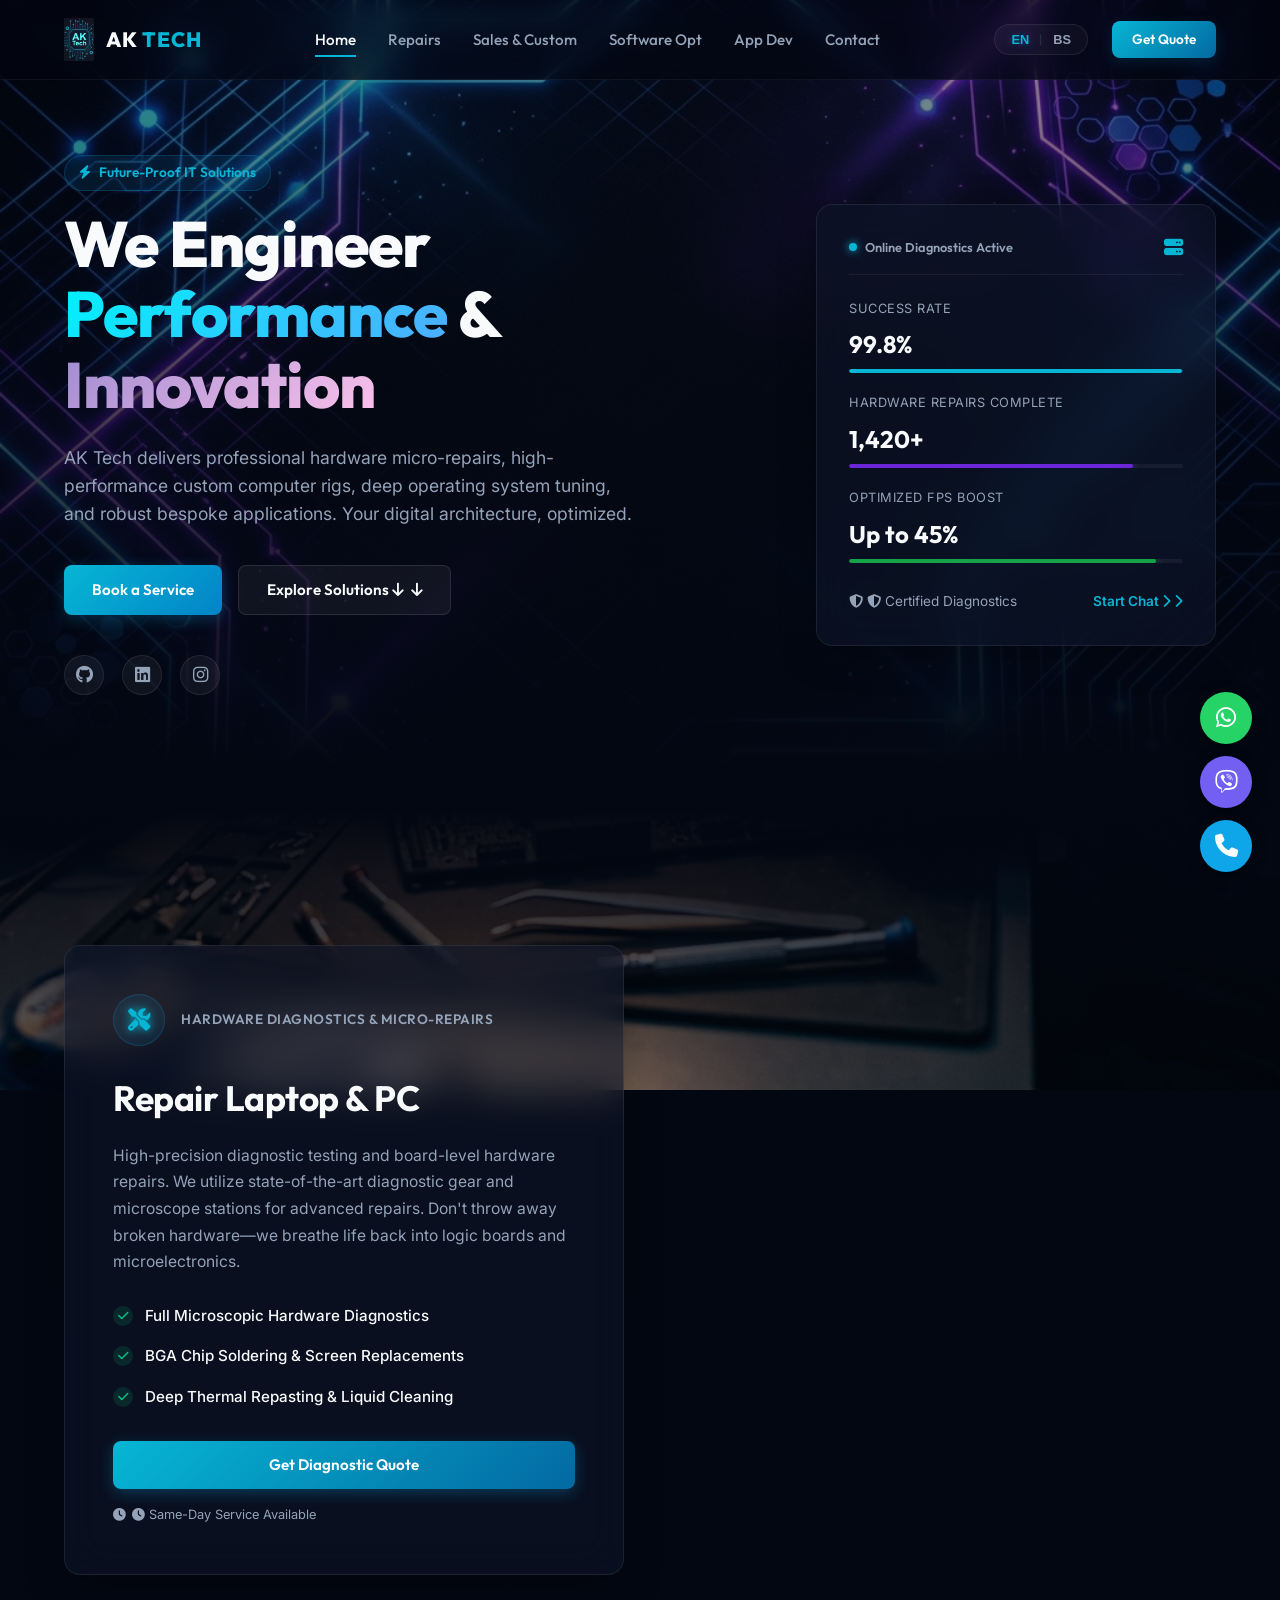
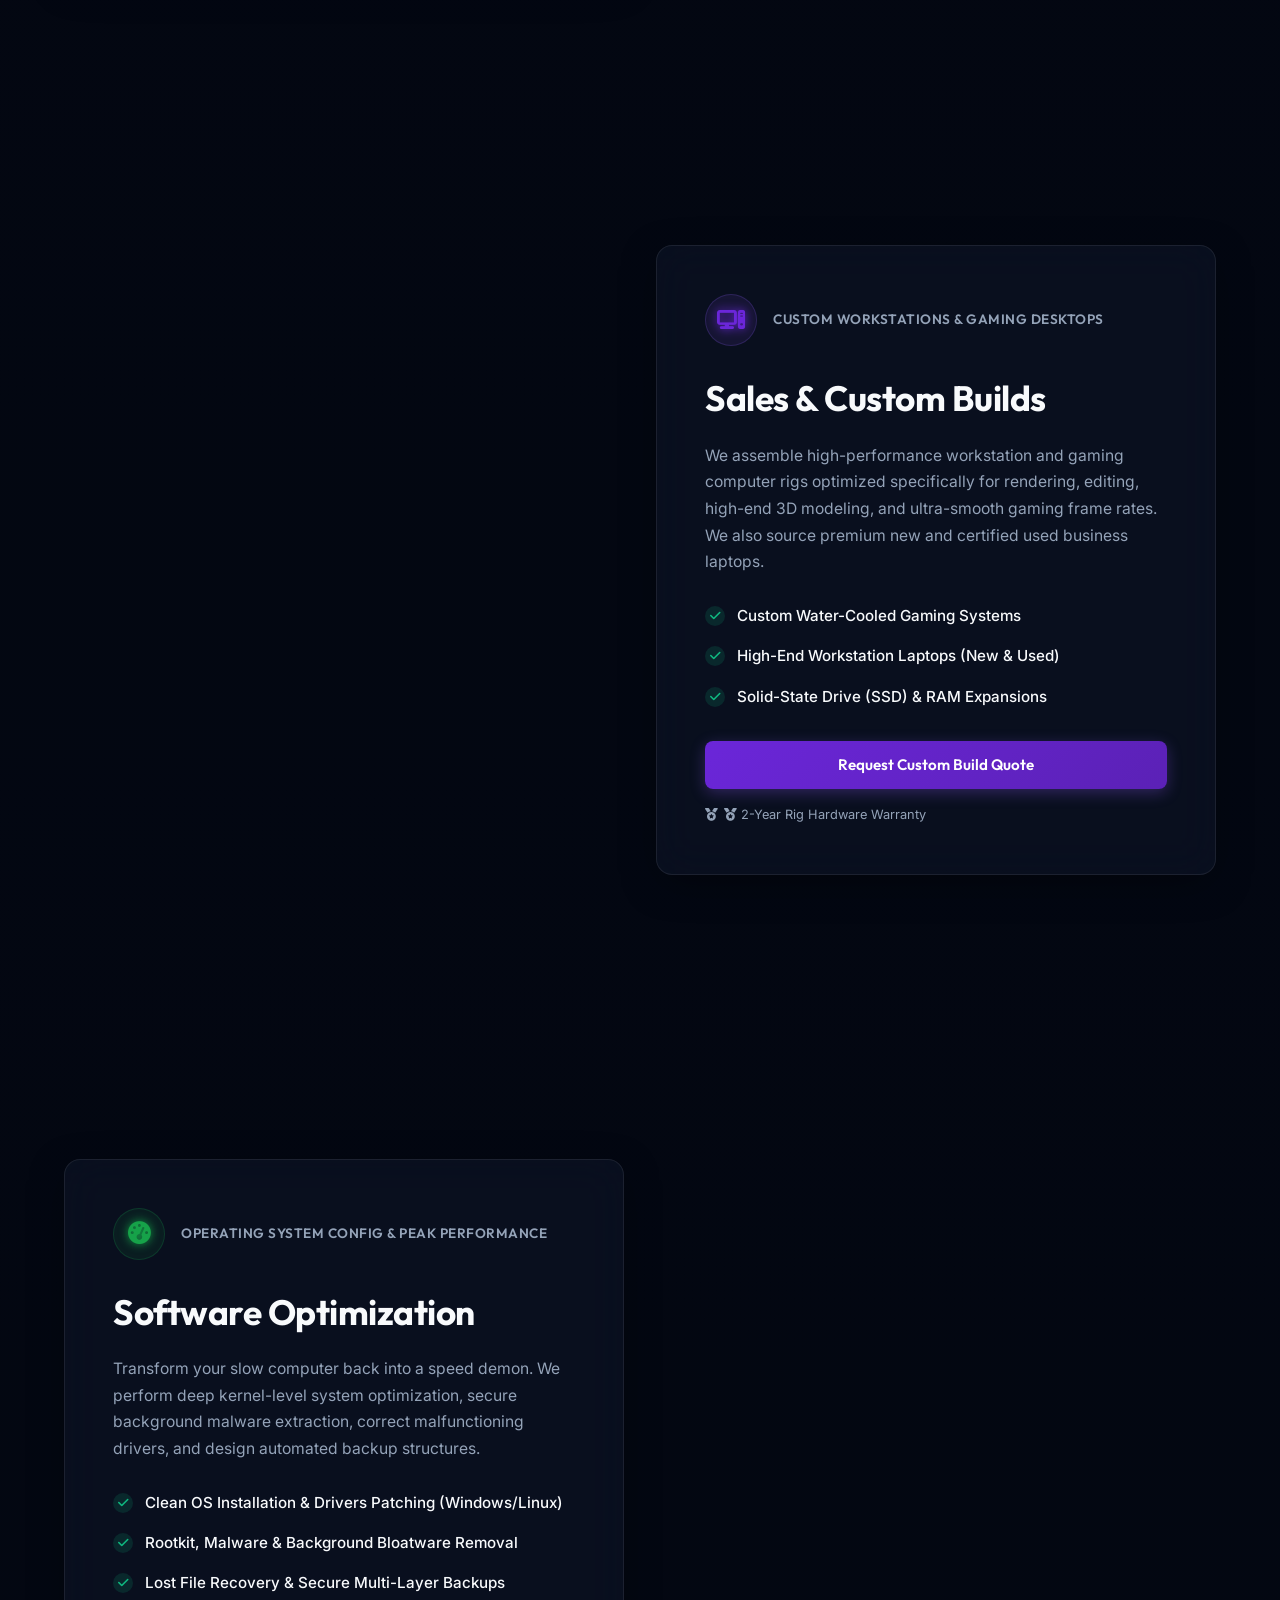
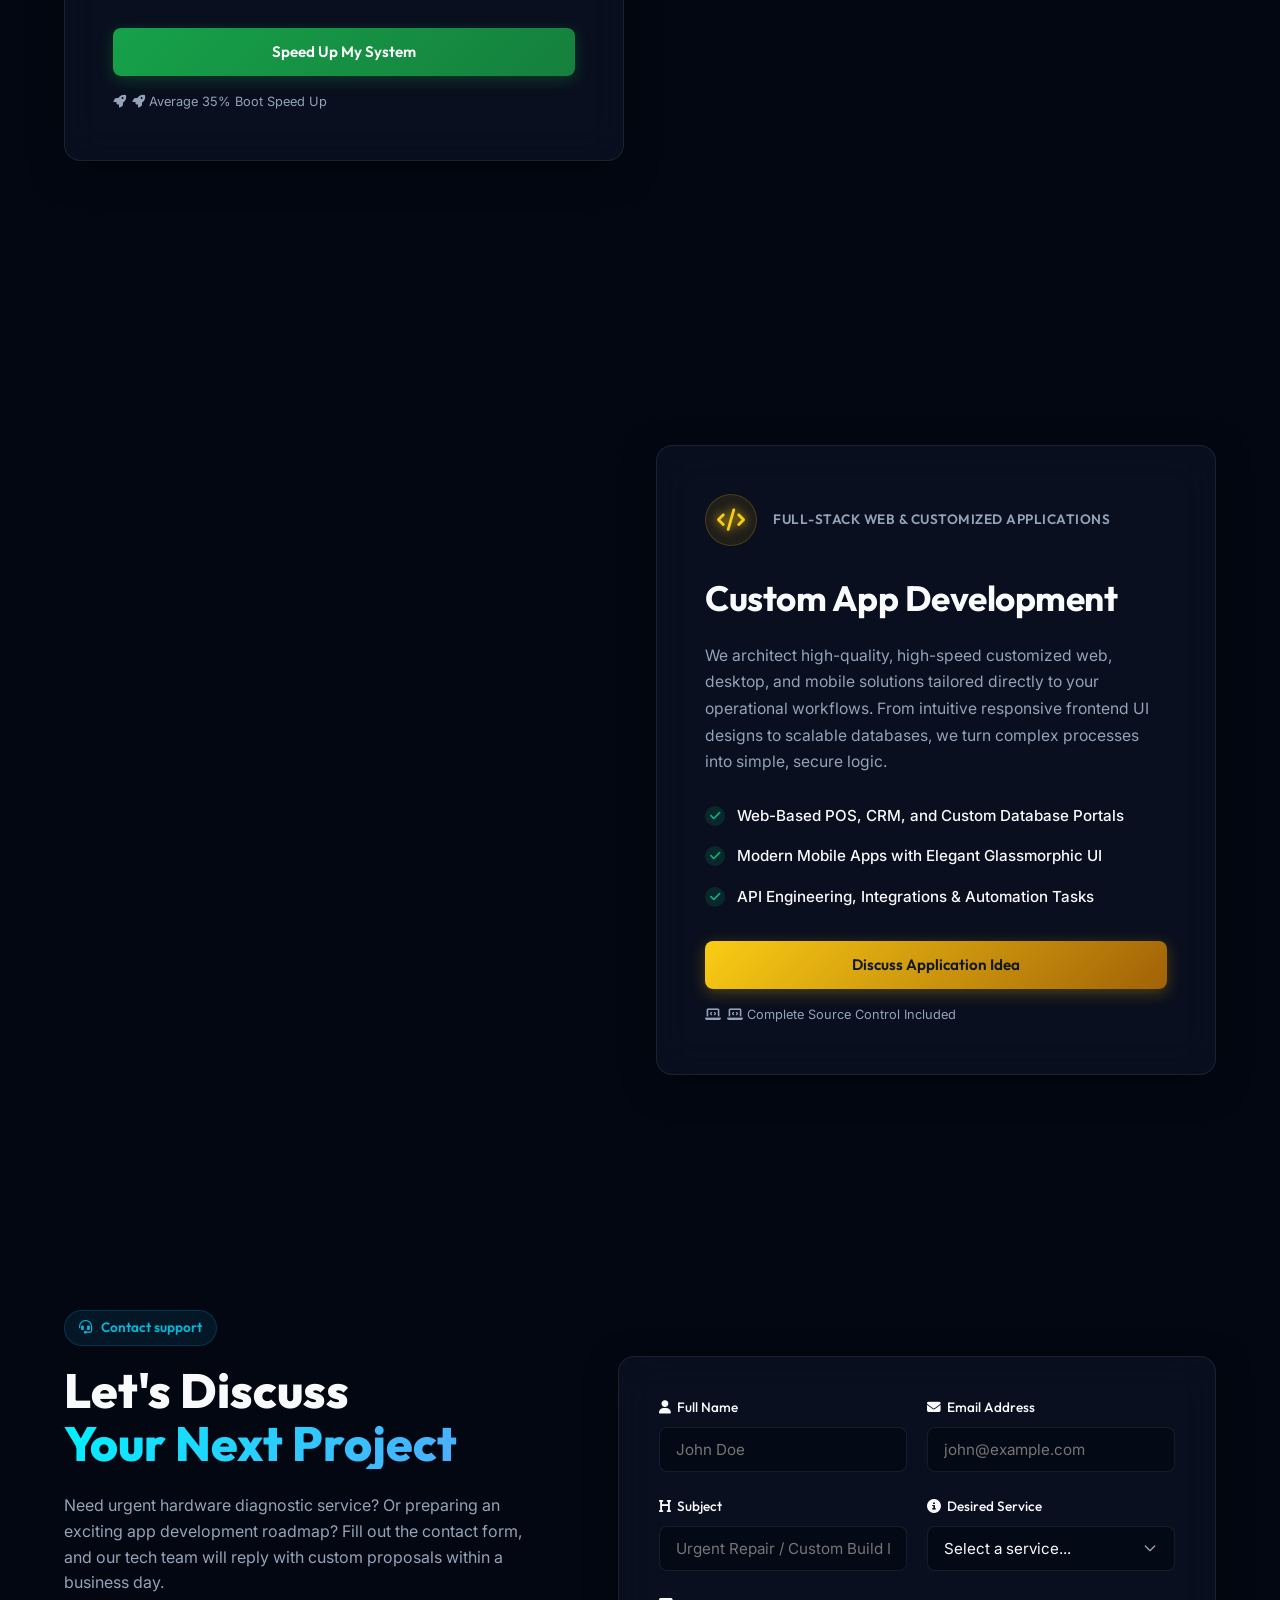
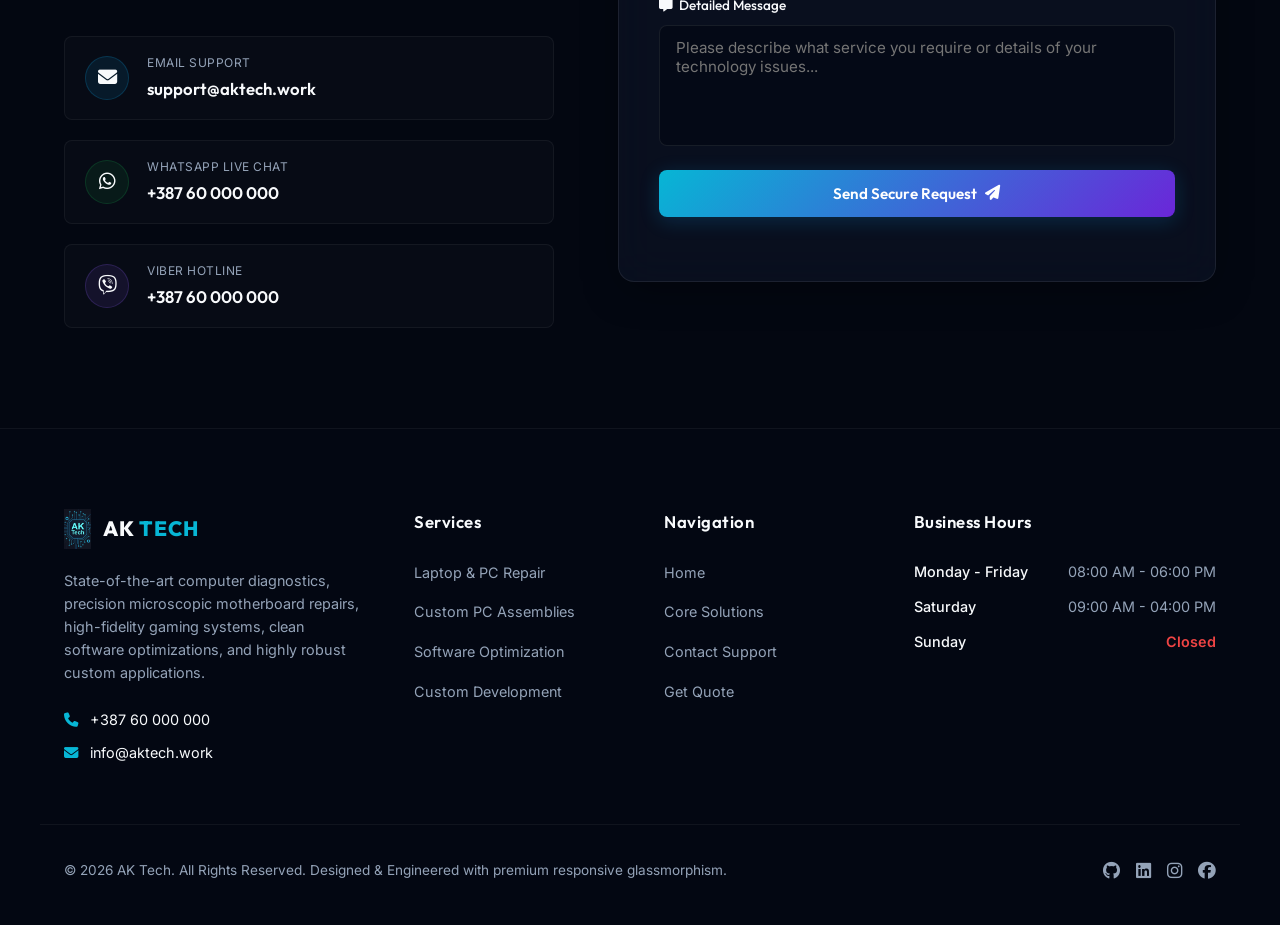
==== index.html @ 4ba5f143 "First commit" ====
<!DOCTYPE html>
<html lang="en">
<head>
    <meta charset="UTF-8">
    <meta name="viewport" content="width=device-width, initial-scale=1.0">
    <title>AK Tech | Premium Computer Repairs, Custom Builds & App Development</title>
    <meta name="description" content="Professional diagnostics, laptop/PC repairs, custom high-performance PC builds, operating system software optimization, and custom full-stack app development by AK Tech.">
    <meta name="keywords" content="AK Tech, computer repair, custom gaming PC, software optimization, custom app development, motherboard soldering, tech support, Web3Forms contact">
    
    <!-- Favicon -->
    <link rel="icon" type="image/png" href="images/logo.png">
    
    <!-- Google Fonts: Outfit & Inter -->
    <link rel="preconnect" href="https://fonts.googleapis.com">
    <link rel="preconnect" href="https://fonts.gstatic.com" crossorigin>
    <link href="https://fonts.googleapis.com/css2?family=Inter:wght@300;400;500;600;700&family=Outfit:wght@300;400;500;600;700;800&display=swap" rel="stylesheet">
    
    <!-- FontAwesome Icons for modern icons -->
    <link rel="stylesheet" href="https://cdnjs.cloudflare.com/ajax/libs/font-awesome/6.4.0/css/all.min.css">
    
    <!-- Stylesheets -->
    <link rel="stylesheet" href="style/style.css">
</head>
<body class="dark-theme">

    <!-- Header / Navigation Bar -->
    <header class="main-header">
        <div class="container nav-container">
            <a href="#" class="logo-area">
                <img src="images/logo.png" alt="AK Tech Logo" class="nav-logo">
                <span class="logo-text">AK <span class="accent-text">TECH</span></span>
            </a>
            
            <nav class="nav-menu" id="navMenu">
                <ul class="nav-list">
                    <li><a href="#hero" class="nav-link active" data-i18n="nav_home">Home</a></li>
                    <li><a href="#repair" class="nav-link" data-i18n="nav_repairs">Repairs</a></li>
                    <li><a href="#sales" class="nav-link" data-i18n="nav_sales">Sales & Custom</a></li>
                    <li><a href="#software" class="nav-link" data-i18n="nav_software">Software Opt</a></li>
                    <li><a href="#appdev" class="nav-link" data-i18n="nav_appdev">App Dev</a></li>
                    <li><a href="#contact" class="nav-link contact-btn-link" data-i18n="nav_contact">Contact</a></li>
                </ul>
            </nav>
            
            <div class="nav-actions">
                <!-- Premium Language Toggler Switcher -->
                <div class="lang-switcher">
                    <button class="lang-btn active" data-lang="en">EN</button>
                    <span class="lang-divider">|</span>
                    <button class="lang-btn" data-lang="bs">BS</button>
                </div>
                
                <a href="#contact" class="btn btn-nav-cta" data-i18n="btn_get_quote">Get Quote</a>
                <button class="mobile-toggle" id="mobileToggle" aria-label="Toggle Navigation">
                    <span class="bar"></span>
                    <span class="bar"></span>
                    <span class="bar"></span>
                </button>
            </div>
        </div>
    </header>

    <!-- Hero Section -->
    <section id="hero" class="hero-section" style="background-image: url('images/hero_bg.png');">
        <div class="hero-overlay"></div>
        <div class="hero-grid container">
            <div class="hero-content">
                <div class="badge-container">
                    <span class="hero-badge"><i class="fa-solid fa-bolt pulse-icon"></i> <span data-i18n="hero_badge_text">Future-Proof IT Solutions</span></span>
                </div>
                <h1 class="hero-title" data-i18n="hero_title">
                    We Engineer <span class="gradient-text">Performance</span> & <span class="gradient-text secondary-gradient">Innovation</span>
                </h1>
                <p class="hero-desc" data-i18n="hero_desc">
                    AK Tech delivers professional hardware micro-repairs, high-performance custom computer rigs, deep operating system tuning, and robust bespoke applications. Your digital architecture, optimized.
                </p>
                <div class="hero-actions">
                    <a href="#contact" class="btn btn-primary btn-glow" data-i18n="hero_btn_book">Book a Service</a>
                    <a href="#repair" class="btn btn-secondary"><span data-i18n="hero_btn_explore">Explore Solutions</span> <i class="fa-solid fa-arrow-down"></i></a>
                </div>
                <div class="hero-socials">
                    <a href="#" target="_blank" class="social-icon-link" aria-label="GitHub"><i class="fa-brands fa-github"></i></a>
                    <a href="#" target="_blank" class="social-icon-link" aria-label="LinkedIn"><i class="fa-brands fa-linkedin"></i></a>
                    <a href="#" target="_blank" class="social-icon-link" aria-label="Instagram"><i class="fa-brands fa-instagram"></i></a>
                </div>
            </div>
            
            <div class="hero-visual-card">
                <div class="glass-card hero-metrics-card">
                    <div class="metrics-header">
                        <span class="status-indicator"><span class="pulse-dot"></span> <span data-i18n="status_active">Online Diagnostics Active</span></span>
                        <i class="fa-solid fa-server color-cyan"></i>
                    </div>
                    <div class="metrics-body">
                        <div class="metric-item">
                            <span class="metric-title" data-i18n="metric_success_title">Success Rate</span>
                            <span class="metric-value">99.8%</span>
                            <div class="metric-bar"><div class="bar-fill cyan-fill" style="width: 99.8%;"></div></div>
                        </div>
                        <div class="metric-item">
                            <span class="metric-title" data-i18n="metric_repairs_title">Hardware Repairs Complete</span>
                            <span class="metric-value">1,420+</span>
                            <div class="metric-bar"><div class="bar-fill purple-fill" style="width: 85%;"></div></div>
                        </div>
                        <div class="metric-item">
                            <span class="metric-title" data-i18n="metric_fps_title">Optimized FPS Boost</span>
                            <span class="metric-value">Up to 45%</span>
                            <div class="metric-bar"><div class="bar-fill green-fill" style="width: 92%;"></div></div>
                        </div>
                    </div>
                    <div class="metrics-footer">
                        <span><i class="fa-solid fa-shield-halved"></i> <span data-i18n="metric_certified">Certified Diagnostics</span></span>
                        <a href="#contact" class="chat-trigger-link"><span data-i18n="metric_chat">Start Chat</span> <i class="fa-solid fa-chevron-right"></i></a>
                    </div>
                </div>
            </div>
        </div>
    </section>

    <!-- Services Container Wrapper -->
    <main class="services-wrapper">
        
        <!-- Section 1: Repair Laptop and PC -->
        <section id="repair" class="service-section" style="background-image: url('images/repair_bg.png');">
            <div class="section-overlay"></div>
            <div class="container section-container">
                <div class="section-card-wrapper">
                    <div class="glass-card service-content-card border-glow-cyan">
                        <div class="card-icon-header">
                            <div class="icon-circle glow-bg-cyan">
                                <i class="fa-solid fa-screwdriver-wrench text-glow-cyan"></i>
                            </div>
                            <span class="service-subtitle" data-i18n="rep_subtitle">Hardware diagnostics & micro-repairs</span>
                        </div>
                        <h2 class="service-title" data-i18n="rep_title">Repair Laptop & PC</h2>
                        <p class="service-desc" data-i18n="rep_desc">
                            High-precision diagnostic testing and board-level hardware repairs. We utilize state-of-the-art diagnostic gear and microscope stations for advanced repairs. Don't throw away broken hardware—we breathe life back into logic boards and microelectronics.
                        </p>
                        <ul class="checklist">
                            <li><span class="chk-icon"><i class="fa-solid fa-check"></i></span> <span data-i18n="rep_chk1">Full Microscopic Hardware Diagnostics</span></li>
                            <li><span class="chk-icon"><i class="fa-solid fa-check"></i></span> <span data-i18n="rep_chk2">BGA Chip Soldering & Screen Replacements</span></li>
                            <li><span class="chk-icon"><i class="fa-solid fa-check"></i></span> <span data-i18n="rep_chk3">Deep Thermal Repasting & Liquid Cleaning</span></li>
                        </ul>
                        <div class="card-actions">
                            <a href="#contact" class="btn btn-primary btn-glow btn-cyan" onclick="setServiceInquiry('Repair')" data-i18n="rep_btn">Get Diagnostic Quote</a>
                            <span class="service-info-badge"><i class="fa-solid fa-clock"></i> <span data-i18n="rep_badge">Same-Day Service Available</span></span>
                        </div>
                    </div>
                </div>
            </div>
        </section>

        <!-- Section 2: Sales & Custom Builds -->
        <section id="sales" class="service-section" style="background-image: url('images/sales_bg.png');">
            <div class="section-overlay"></div>
            <div class="container section-container">
                <div class="section-card-wrapper right-align-wrapper">
                    <div class="glass-card service-content-card border-glow-purple">
                        <div class="card-icon-header">
                            <div class="icon-circle glow-bg-purple">
                                <i class="fa-solid fa-computer text-glow-purple"></i>
                            </div>
                            <span class="service-subtitle" data-i18n="sal_subtitle">Custom workstations & gaming desktops</span>
                        </div>
                        <h2 class="service-title" data-i18n="sal_title">Sales & Custom Builds</h2>
                        <p class="service-desc" data-i18n="sal_desc">
                            We assemble high-performance workstation and gaming computer rigs optimized specifically for rendering, editing, high-end 3D modeling, and ultra-smooth gaming frame rates. We also source premium new and certified used business laptops.
                        </p>
                        <ul class="checklist">
                            <li><span class="chk-icon"><i class="fa-solid fa-check"></i></span> <span data-i18n="sal_chk1">Custom Water-Cooled Gaming Systems</span></li>
                            <li><span class="chk-icon"><i class="fa-solid fa-check"></i></span> <span data-i18n="sal_chk2">High-End Workstation Laptops (New & Used)</span></li>
                            <li><span class="chk-icon"><i class="fa-solid fa-check"></i></span> <span data-i18n="sal_chk3">Solid-State Drive (SSD) & RAM Expansions</span></li>
                        </ul>
                        <div class="card-actions">
                            <a href="#contact" class="btn btn-primary btn-glow btn-purple" onclick="setServiceInquiry('Sales')" data-i18n="sal_btn">Request Custom Build Quote</a>
                            <span class="service-info-badge"><i class="fa-solid fa-medal"></i> <span data-i18n="sal_badge">2-Year Rig Hardware Warranty</span></span>
                        </div>
                    </div>
                </div>
            </div>
        </section>

        <!-- Section 3: Software Optimization -->
        <section id="software" class="service-section" style="background-image: url('images/software_bg.png');">
            <div class="section-overlay"></div>
            <div class="container section-container">
                <div class="section-card-wrapper">
                    <div class="glass-card service-content-card border-glow-green">
                        <div class="card-icon-header">
                            <div class="icon-circle glow-bg-green">
                                <i class="fa-solid fa-gauge-high text-glow-green"></i>
                            </div>
                            <span class="service-subtitle" data-i18n="soft_subtitle">Operating system config & peak performance</span>
                        </div>
                        <h2 class="service-title" data-i18n="soft_title">Software Optimization</h2>
                        <p class="service-desc" data-i18n="soft_desc">
                            Transform your slow computer back into a speed demon. We perform deep kernel-level system optimization, secure background malware extraction, correct malfunctioning drivers, and design automated backup structures.
                        </p>
                        <ul class="checklist">
                            <li><span class="chk-icon"><i class="fa-solid fa-check"></i></span> <span data-i18n="soft_chk1">Clean OS Installation & Drivers Patching (Windows/Linux)</span></li>
                            <li><span class="chk-icon"><i class="fa-solid fa-check"></i></span> <span data-i18n="soft_chk2">Rootkit, Malware & Background Bloatware Removal</span></li>
                            <li><span class="chk-icon"><i class="fa-solid fa-check"></i></span> <span data-i18n="soft_chk3">Lost File Recovery & Secure Multi-Layer Backups</span></li>
                        </ul>
                        <div class="card-actions">
                            <a href="#contact" class="btn btn-primary btn-glow btn-green" onclick="setServiceInquiry('Software')" data-i18n="soft_btn">Speed Up My System</a>
                            <span class="service-info-badge"><i class="fa-solid fa-rocket"></i> <span data-i18n="soft_badge">Average 35% Boot Speed Up</span></span>
                        </div>
                    </div>
                </div>
            </div>
        </section>

        <!-- Section 4: Custom App Development -->
        <section id="appdev" class="service-section" style="background-image: url('images/dev_bg.png');">
            <div class="section-overlay"></div>
            <div class="container section-container">
                <div class="section-card-wrapper right-align-wrapper">
                    <div class="glass-card service-content-card border-glow-yellow">
                        <div class="card-icon-header">
                            <div class="icon-circle glow-bg-yellow">
                                <i class="fa-solid fa-code text-glow-yellow"></i>
                            </div>
                            <span class="service-subtitle" data-i18n="dev_subtitle">Full-stack web & customized applications</span>
                        </div>
                        <h2 class="service-title" data-i18n="dev_title">Custom App Development</h2>
                        <p class="service-desc" data-i18n="dev_desc">
                            We architect high-quality, high-speed customized web, desktop, and mobile solutions tailored directly to your operational workflows. From intuitive responsive frontend UI designs to scalable databases, we turn complex processes into simple, secure logic.
                        </p>
                        <ul class="checklist">
                            <li><span class="chk-icon"><i class="fa-solid fa-check"></i></span> <span data-i18n="dev_chk1">Web-Based POS, CRM, and Custom Database Portals</span></li>
                            <li><span class="chk-icon"><i class="fa-solid fa-check"></i></span> <span data-i18n="dev_chk2">Modern Mobile Apps with Elegant Glassmorphic UI</span></li>
                            <li><span class="chk-icon"><i class="fa-solid fa-check"></i></span> <span data-i18n="dev_chk3">API Engineering, Integrations & Automation Tasks</span></li>
                        </ul>
                        <div class="card-actions">
                            <a href="#contact" class="btn btn-primary btn-glow btn-yellow" onclick="setServiceInquiry('AppDev')" data-i18n="dev_btn">Discuss Application Idea</a>
                            <span class="service-info-badge"><i class="fa-solid fa-laptop-code"></i> <span data-i18n="dev_badge">Complete Source Control Included</span></span>
                        </div>
                    </div>
                </div>
            </div>
        </section>

    </main>

    <!-- Contact Section with Web3Forms -->
    <section id="contact" class="contact-section">
        <div class="contact-grid container">
            
            <!-- Contact Left Side Content -->
            <div class="contact-info-panel">
                <div class="badge-container">
                    <span class="hero-badge"><i class="fa-solid fa-headset pulse-icon"></i> <span data-i18n="contact_badge_text">Contact support</span></span>
                </div>
                <h2 class="contact-panel-title" data-i18n="contact_title">Let's Discuss <br><span class="gradient-text">Your Next Project</span></h2>
                <p class="contact-panel-desc" data-i18n="contact_desc">
                    Need urgent hardware diagnostic service? Or preparing an exciting app development roadmap? Fill out the contact form, and our tech team will reply with custom proposals within a business day.
                </p>
                
                <div class="direct-contact-channels">
                    <div class="channel-card">
                        <div class="channel-icon glow-bg-cyan"><i class="fa-solid fa-envelope"></i></div>
                        <div class="channel-detail">
                            <span class="channel-label" data-i18n="channel_email">Email Support</span>
                            <a href="mailto:support@aktech.work" class="channel-value">support@aktech.work</a>
                        </div>
                    </div>
                    
                    <div class="channel-card">
                        <div class="channel-icon glow-bg-green"><i class="fa-brands fa-whatsapp"></i></div>
                        <div class="channel-detail">
                            <span class="channel-label" data-i18n="channel_whatsapp">WhatsApp Live Chat</span>
                            <a href="https://wa.me/38760000000" target="_blank" class="channel-value">+387 60 000 000</a>
                        </div>
                    </div>
                    
                    <div class="channel-card">
                        <div class="channel-icon glow-bg-purple"><i class="fa-brands fa-viber"></i></div>
                        <div class="channel-detail">
                            <span class="channel-label" data-i18n="channel_viber">Viber Hotline</span>
                            <a href="viber://chat?number=%2B38760000000" class="channel-value">+387 60 000 000</a>
                        </div>
                    </div>
                </div>
            </div>
            
            <!-- Contact Right Side Form (Web3Forms) -->
            <div class="contact-form-panel">
                <div class="glass-card form-container-card">
                    <!-- Web3Forms Form Configuration -->
                    <form action="https://api.web3forms.com/submit" method="POST" id="contactForm" class="ak-tech-form">
                        
                        <!-- Replace with your actual Web3Forms Access Key -->
                        <input type="hidden" name="access_key" value="YOUR_WEB3FORMS_ACCESS_KEY_HERE">
                        <input type="hidden" name="subject" value="New Service Request - AK Tech Site">
                        <input type="checkbox" name="botcheck" id="" style="display: none;">
                        
                        <div class="form-row">
                            <div class="form-group">
                                <label for="formName" data-i18n="lbl_name"><i class="fa-solid fa-user"></i> Full Name</label>
                                <input type="text" id="formName" name="name" placeholder="John Doe" required class="form-input">
                            </div>
                            <div class="form-group">
                                <label for="formEmail" data-i18n="lbl_email"><i class="fa-solid fa-envelope"></i> Email Address</label>
                                <input type="email" id="formEmail" name="email" placeholder="john@example.com" required class="form-input">
                            </div>
                        </div>
                        
                        <div class="form-row">
                            <div class="form-group">
                                <label for="formSubject" data-i18n="lbl_subject"><i class="fa-solid fa-heading"></i> Subject</label>
                                <input type="text" id="formSubject" name="custom_subject" placeholder="Urgent Repair / Custom Build Inquiry" required class="form-input">
                            </div>
                            <div class="form-group">
                                <label for="formService" data-i18n="lbl_service"><i class="fa-solid fa-circle-info"></i> Desired Service</label>
                                <select id="formService" name="service_type" required class="form-input form-select">
                                    <option value="" disabled selected data-i18n="select_default">Select a service...</option>
                                    <option value="repair" data-i18n="select_repair">Repair Laptop & PC</option>
                                    <option value="sales" data-i18n="select_sales">Sales & Custom Builds</option>
                                    <option value="software" data-i18n="select_software">Software Optimization</option>
                                    <option value="appdev" data-i18n="select_appdev">Custom App Development</option>
                                    <option value="general" data-i18n="select_general">General Support / Other</option>
                                </select>
                            </div>
                        </div>
                        
                        <div class="form-group">
                            <label for="formMessage" data-i18n="lbl_message"><i class="fa-solid fa-message"></i> Detailed Message</label>
                            <textarea id="formMessage" name="message" rows="5" placeholder="Please describe what service you require or details of your technology issues..." required class="form-input form-textarea"></textarea>
                        </div>
                        
                        <button type="submit" class="btn btn-primary btn-submit-glow" data-i18n="btn_send">
                            Send Secure Request <i class="fa-solid fa-paper-plane"></i>
                        </button>
                        
                        <div id="formResponse" class="form-response-msg"></div>
                    </form>
                </div>
            </div>
            
        </div>
    </section>

    <!-- Footer -->
    <footer class="main-footer">
        <div class="container footer-grid">
            <div class="footer-info">
                <a href="#" class="footer-logo">
                    <img src="images/logo.png" alt="AK Tech Logo" class="footer-logo-img">
                    <span class="logo-text">AK <span class="accent-text">TECH</span></span>
                </a>
                <p class="footer-bio" data-i18n="footer_bio">
                    State-of-the-art computer diagnostics, precision microscopic motherboard repairs, high-fidelity gaming systems, clean software optimizations, and highly robust custom applications.
                </p>
                <div class="footer-contact-details">
                    <span><i class="fa-solid fa-phone"></i> +387 60 000 000</span>
                    <span><i class="fa-solid fa-envelope"></i> info@aktech.work</span>
                </div>
            </div>
            
            <div class="footer-nav">
                <h3 class="footer-heading" data-i18n="footer_heading_services">Services</h3>
                <ul class="footer-links">
                    <li><a href="#repair" data-i18n="footer_link_repair">Laptop & PC Repair</a></li>
                    <li><a href="#sales" data-i18n="footer_link_sales">Custom PC Assemblies</a></li>
                    <li><a href="#software" data-i18n="footer_link_software">Software Optimization</a></li>
                    <li><a href="#appdev" data-i18n="footer_link_appdev">Custom Development</a></li>
                </ul>
            </div>
            
            <div class="footer-nav">
                <h3 class="footer-heading" data-i18n="footer_heading_navigation">Navigation</h3>
                <ul class="footer-links">
                    <li><a href="#hero" data-i18n="footer_nav_home">Home</a></li>
                    <li><a href="#repair" data-i18n="footer_nav_solutions">Core Solutions</a></li>
                    <li><a href="#contact" data-i18n="footer_nav_contact">Contact Support</a></li>
                    <li><a href="#contact" data-i18n="footer_nav_quote">Get Quote</a></li>
                </ul>
            </div>
            
            <div class="footer-hours">
                <h3 class="footer-heading" data-i18n="footer_heading_hours">Business Hours</h3>
                <ul class="hours-list">
                    <li><span data-i18n="day_mon_fri">Monday - Friday</span> <span>08:00 AM - 06:00 PM</span></li>
                    <li><span data-i18n="day_sat">Saturday</span> <span>09:00 AM - 04:00 PM</span></li>
                    <li><span data-i18n="day_sun">Sunday</span> <span class="closed-label" data-i18n="closed">Closed</span></li>
                </ul>
            </div>
        </div>
        
        <div class="footer-copyright container">
            <p data-i18n="copyright">&copy; 2026 AK Tech. All Rights Reserved. Designed & Engineered with premium responsive glassmorphism.</p>
            <div class="footer-social-links">
                <a href="#" aria-label="GitHub"><i class="fa-brands fa-github"></i></a>
                <a href="#" aria-label="LinkedIn"><i class="fa-brands fa-linkedin"></i></a>
                <a href="#" aria-label="Instagram"><i class="fa-brands fa-instagram"></i></a>
                <a href="#" aria-label="Facebook"><i class="fa-brands fa-facebook"></i></a>
            </div>
        </div>
    </footer>

    <!-- Floating Quick Support Badge Widget (Almir Reference Style) -->
    <div class="floating-support-bar">
        <a href="https://wa.me/38760000000" target="_blank" class="float-item float-whatsapp" title="WhatsApp Chat">
            <i class="fa-brands fa-whatsapp"></i>
            <span class="float-label"><strong data-i18n="channel_whatsapp">WhatsApp Chat</strong><br><span data-i18n="float_wa_desc">Replies in minutes</span></span>
        </a>
        <a href="viber://chat?number=%2B38760000000" class="float-item float-viber" title="Viber Support">
            <i class="fa-brands fa-viber"></i>
            <span class="float-label"><strong data-i18n="channel_viber">Viber Support</strong><br><span data-i18n="float_viber_desc">Instant message</span></span>
        </a>
        <a href="tel:+38760000000" class="float-item float-call" title="Call Direct">
            <i class="fa-solid fa-phone"></i>
            <span class="float-label"><strong>Call Direct</strong><br><span data-i18n="float_call_desc">Available 8 AM - 6 PM</span></span>
        </a>
    </div>

    <!-- Scripts -->
    <script src="script/translations.js"></script>
    <script src="script/script.js"></script>
</body>
</html>
---- style/style.css ----
/* ==========================================================================
   AK TECH - MODERN GLASSMORPHISM DESIGN SYSTEM
   ========================================================================== */

/* Typography & Reset */
*, *::before, *::after {
    margin: 0;
    padding: 0;
    box-sizing: border-box;
}

:root {
    /* Color Palette - Premium HSL Mode */
    --bg-dark: hsl(224, 71%, 4%);        /* Sleekest Dark Blue/Black */
    --bg-card: rgba(15, 23, 42, 0.55);   /* Semi-transparent Glass */
    --text-main: hsl(210, 40%, 98%);     /* Crisp Off-White */
    --text-muted: hsl(215, 20%, 65%);    /* Elegant Slate Gray */
    
    /* Neon Accents */
    --color-cyan: hsl(189, 94%, 43%);    /* Main Electric Cyan */
    --color-cyan-glow: rgba(14, 165, 233, 0.3);
    
    --color-purple: hsl(263, 70%, 50%);  /* Custom Build Violet */
    --color-purple-glow: rgba(139, 92, 246, 0.3);
    
    --color-green: hsl(142, 76%, 36%);   /* Optimization Green */
    --color-green-glow: rgba(22, 163, 74, 0.3);
    
    --color-yellow: hsl(48, 96%, 53%);   /* Dev Yellow Gold */
    --color-yellow-glow: rgba(234, 179, 8, 0.3);
    
    /* Layout Tokens */
    --font-heading: 'Outfit', -apple-system, BlinkMacSystemFont, "Segoe UI", Roboto, sans-serif;
    --font-body: 'Inter', -apple-system, BlinkMacSystemFont, "Segoe UI", Roboto, sans-serif;
    --transition-smooth: all 0.4s cubic-bezier(0.16, 1, 0.3, 1);
    --border-radius-lg: 16px;
    --border-radius-md: 8px;
    --header-height: 80px;
}

html {
    scroll-behavior: smooth;
    font-size: 16px;
    background-color: var(--bg-dark);
    color: var(--text-main);
    font-family: var(--font-body);
}

body {
    overflow-x: hidden;
    line-height: 1.6;
}

/* Custom Premium Scrollbar */
::-webkit-scrollbar {
    width: 10px;
}
::-webkit-scrollbar-track {
    background: var(--bg-dark);
}
::-webkit-scrollbar-thumb {
    background: #1e293b;
    border: 2px solid var(--bg-dark);
    border-radius: 5px;
}
::-webkit-scrollbar-thumb:hover {
    background: var(--color-cyan);
    box-shadow: 0 0 10px var(--color-cyan);
}

/* Utilities */
.container {
    width: 100%;
    max-width: 1200px;
    margin: 0 auto;
    padding: 0 24px;
}

.gradient-text {
    background: linear-gradient(135deg, #00f2fe 0%, #4facfe 100%);
    -webkit-background-clip: text;
    -webkit-text-fill-color: transparent;
    display: inline-block;
}

.gradient-text.secondary-gradient {
    background: linear-gradient(135deg, #a18cd1 0%, #fbc2eb 100%);
    -webkit-background-clip: text;
    -webkit-text-fill-color: transparent;
}

.accent-text {
    color: var(--color-cyan);
    font-weight: 800;
}

/* Glassmorphic Core Card Styling */
.glass-card {
    background: var(--bg-card);
    backdrop-filter: blur(20px);
    -webkit-backdrop-filter: blur(20px);
    border: 1px solid rgba(255, 255, 255, 0.08);
    border-radius: var(--border-radius-lg);
    box-shadow: 0 10px 40px -10px rgba(0, 0, 0, 0.5);
    transition: var(--transition-smooth);
}

/* Base Buttons */
.btn {
    display: inline-flex;
    align-items: center;
    justify-content: center;
    gap: 8px;
    font-family: var(--font-heading);
    font-size: 0.95rem;
    font-weight: 600;
    padding: 12px 28px;
    border-radius: var(--border-radius-md);
    cursor: pointer;
    text-decoration: none;
    transition: var(--transition-smooth);
    border: none;
}

.btn-primary {
    background: linear-gradient(135deg, var(--color-cyan) 0%, #0284c7 100%);
    color: #fff;
    box-shadow: 0 4px 15px rgba(14, 165, 233, 0.25);
}

.btn-primary:hover {
    transform: translateY(-2px);
    box-shadow: 0 8px 25px rgba(14, 165, 233, 0.45);
}

.btn-glow::after {
    content: '';
    position: absolute;
    inset: 0;
    border-radius: inherit;
    box-shadow: 0 0 15px var(--color-cyan-glow);
    opacity: 0;
    transition: var(--transition-smooth);
}

.btn-glow:hover::after {
    opacity: 1;
}

.btn-secondary {
    background: rgba(255, 255, 255, 0.05);
    color: var(--text-main);
    border: 1px solid rgba(255, 255, 255, 0.1);
}

.btn-secondary:hover {
    background: rgba(255, 255, 255, 0.1);
    border-color: rgba(255, 255, 255, 0.2);
    transform: translateY(-2px);
}

/* Specific colored primary buttons */
.btn-cyan {
    background: linear-gradient(135deg, var(--color-cyan) 0%, #0369a1 100%);
    box-shadow: 0 4px 15px var(--color-cyan-glow);
}
.btn-cyan:hover {
    box-shadow: 0 8px 25px rgba(14, 165, 233, 0.55);
}

.btn-purple {
    background: linear-gradient(135deg, var(--color-purple) 0%, #5b21b6 100%);
    box-shadow: 0 4px 15px var(--color-purple-glow);
}
.btn-purple:hover {
    box-shadow: 0 8px 25px rgba(139, 92, 246, 0.55);
}

.btn-green {
    background: linear-gradient(135deg, var(--color-green) 0%, #15803d 100%);
    box-shadow: 0 4px 15px var(--color-green-glow);
}
.btn-green:hover {
    box-shadow: 0 8px 25px rgba(22, 163, 74, 0.55);
}

.btn-yellow {
    background: linear-gradient(135deg, var(--color-yellow) 0%, #a16207 100%);
    color: #0f172a;
    box-shadow: 0 4px 15px var(--color-yellow-glow);
}
.btn-yellow:hover {
    box-shadow: 0 8px 25px rgba(234, 179, 8, 0.55);
    color: #000;
}

/* ==========================================================================
   HEADER / NAVIGATION
   ========================================================================== */
.main-header {
    position: fixed;
    top: 0;
    left: 0;
    width: 100%;
    height: var(--header-height);
    background: rgba(3, 7, 18, 0.7);
    backdrop-filter: blur(12px);
    -webkit-backdrop-filter: blur(12px);
    border-bottom: 1px solid rgba(255, 255, 255, 0.05);
    z-index: 1000;
    transition: var(--transition-smooth);
}

.main-header.scrolled {
    height: 70px;
    background: rgba(3, 7, 18, 0.9);
}

.nav-container {
    height: 100%;
    display: flex;
    align-items: center;
    justify-content: space-between;
}

.logo-area {
    display: flex;
    align-items: center;
    gap: 12px;
    text-decoration: none;
}

.nav-logo {
    height: 44px;
    width: auto;
    object-fit: contain;
}

.logo-text {
    font-family: var(--font-heading);
    font-size: 1.3rem;
    font-weight: 800;
    color: var(--text-main);
    letter-spacing: 1px;
}

.nav-list {
    display: flex;
    list-style: none;
    gap: 32px;
}

.nav-link {
    color: var(--text-muted);
    font-family: var(--font-heading);
    font-weight: 500;
    font-size: 0.95rem;
    text-decoration: none;
    transition: var(--transition-smooth);
    position: relative;
    padding: 8px 0;
}

.nav-link:hover, .nav-link.active {
    color: var(--text-main);
}

.nav-link::after {
    content: '';
    position: absolute;
    bottom: 0;
    left: 0;
    width: 0;
    height: 2px;
    background: var(--color-cyan);
    transition: var(--transition-smooth);
}

.nav-link:hover::after, .nav-link.active::after {
    width: 100%;
}

.nav-actions {
    display: flex;
    align-items: center;
    gap: 16px;
}

.btn-nav-cta {
    padding: 8px 20px;
    font-size: 0.85rem;
    background: linear-gradient(135deg, var(--color-cyan) 0%, #0369a1 100%);
    color: #fff;
    box-shadow: 0 4px 15px rgba(14, 165, 233, 0.15);
}

/* Hamburger mobile button */
.mobile-toggle {
    display: none;
    flex-direction: column;
    justify-content: space-between;
    width: 24px;
    height: 18px;
    background: transparent;
    border: none;
    cursor: pointer;
    z-index: 1001;
}

.mobile-toggle .bar {
    width: 100%;
    height: 2px;
    background: var(--text-main);
    transition: var(--transition-smooth);
}

/* ==========================================================================
   HERO SECTION
   ========================================================================== */
.hero-section {
    position: relative;
    padding-top: calc(var(--header-height) + 60px);
    padding-bottom: 100px;
    background-size: cover;
    background-position: center;
    background-repeat: no-repeat;
    min-height: 90vh;
    display: flex;
    align-items: center;
}

.hero-overlay {
    position: absolute;
    inset: 0;
    background: linear-gradient(to bottom, rgba(3, 7, 18, 0.4) 0%, var(--bg-dark) 95%);
    z-index: 1;
}

.hero-grid {
    position: relative;
    z-index: 2;
    display: grid;
    grid-template-columns: 1.2fr 0.8fr;
    gap: 48px;
    align-items: center;
}

.badge-container {
    margin-bottom: 18px;
}

.hero-badge {
    background: rgba(14, 165, 233, 0.1);
    border: 1px solid rgba(14, 165, 233, 0.2);
    color: var(--color-cyan);
    font-family: var(--font-heading);
    font-size: 0.85rem;
    font-weight: 600;
    padding: 6px 14px;
    border-radius: 50px;
    display: inline-flex;
    align-items: center;
    gap: 8px;
}

.pulse-icon {
    animation: icon-pulse 2s infinite;
}

@keyframes icon-pulse {
    0% { transform: scale(1); opacity: 1; }
    50% { transform: scale(1.2); opacity: 0.7; }
    100% { transform: scale(1); opacity: 1; }
}

.hero-title {
    font-family: var(--font-heading);
    font-size: 4rem;
    font-weight: 800;
    line-height: 1.1;
    letter-spacing: -1px;
    margin-bottom: 24px;
}

.hero-desc {
    font-size: 1.1rem;
    color: var(--text-muted);
    margin-bottom: 36px;
    max-width: 580px;
}

.hero-actions {
    display: flex;
    gap: 16px;
    margin-bottom: 40px;
}

.hero-socials {
    display: flex;
    gap: 18px;
}

.social-icon-link {
    display: flex;
    align-items: center;
    justify-content: center;
    width: 40px;
    height: 40px;
    border-radius: 50%;
    background: rgba(255, 255, 255, 0.05);
    border: 1px solid rgba(255, 255, 255, 0.08);
    color: var(--text-muted);
    font-size: 1.1rem;
    transition: var(--transition-smooth);
    text-decoration: none;
}

.social-icon-link:hover {
    color: var(--color-cyan);
    background: rgba(14, 165, 233, 0.1);
    border-color: rgba(14, 165, 233, 0.3);
    transform: translateY(-2px);
    box-shadow: 0 0 10px rgba(14, 165, 233, 0.2);
}

/* Metrics Side Card */
.hero-visual-card {
    display: flex;
    justify-content: flex-end;
}

.hero-metrics-card {
    width: 100%;
    max-width: 400px;
    padding: 32px;
}

.metrics-header {
    display: flex;
    justify-content: space-between;
    align-items: center;
    margin-bottom: 24px;
    padding-bottom: 16px;
    border-bottom: 1px solid rgba(255, 255, 255, 0.06);
}

.status-indicator {
    font-family: var(--font-heading);
    font-size: 0.8rem;
    font-weight: 600;
    color: var(--text-muted);
    display: flex;
    align-items: center;
    gap: 8px;
}

.pulse-dot {
    width: 8px;
    height: 8px;
    background: var(--color-cyan);
    border-radius: 50%;
    box-shadow: 0 0 8px var(--color-cyan);
    animation: dot-pulse 1.5s infinite;
}

@keyframes dot-pulse {
    0% { transform: scale(0.9); opacity: 0.4; }
    50% { transform: scale(1.2); opacity: 1; }
    100% { transform: scale(0.9); opacity: 0.4; }
}

.color-cyan {
    color: var(--color-cyan);
    font-size: 1.2rem;
}

.metrics-body {
    display: flex;
    flex-direction: column;
    gap: 20px;
    margin-bottom: 28px;
}

.metric-item {
    display: flex;
    flex-direction: column;
    gap: 6px;
}

.metric-title {
    font-size: 0.8rem;
    color: var(--text-muted);
    text-transform: uppercase;
    letter-spacing: 0.5px;
}

.metric-value {
    font-family: var(--font-heading);
    font-size: 1.5rem;
    font-weight: 700;
}

.metric-bar {
    width: 100%;
    height: 4px;
    background: rgba(255, 255, 255, 0.05);
    border-radius: 2px;
    overflow: hidden;
}

.bar-fill {
    height: 100%;
    border-radius: inherit;
}

.cyan-fill { background: var(--color-cyan); box-shadow: 0 0 8px var(--color-cyan); }
.purple-fill { background: var(--color-purple); box-shadow: 0 0 8px var(--color-purple); }
.green-fill { background: var(--color-green); box-shadow: 0 0 8px var(--color-green); }

.metrics-footer {
    display: flex;
    justify-content: space-between;
    align-items: center;
    font-size: 0.85rem;
    color: var(--text-muted);
}

.chat-trigger-link {
    color: var(--color-cyan);
    text-decoration: none;
    font-weight: 600;
    transition: var(--transition-smooth);
}

.chat-trigger-link:hover {
    color: var(--text-main);
    transform: translateX(3px);
}

/* ==========================================================================
   SERVICES SECTIONS (THE 4 CORE SECTIONS)
   ========================================================================== */
.services-wrapper {
    position: relative;
}

.service-section {
    position: relative;
    padding: 120px 0;
    min-height: 100vh;
    display: flex;
    align-items: center;
    background-size: cover;
    background-position: center;
    background-repeat: no-repeat;
    background-attachment: fixed; /* Parallax effect */
}

.section-overlay {
    position: absolute;
    inset: 0;
    background: linear-gradient(to bottom, var(--bg-dark) 0%, rgba(3, 7, 18, 0.3) 40%, rgba(3, 7, 18, 0.7) 70%, var(--bg-dark) 100%);
    z-index: 1;
}

.section-container {
    position: relative;
    z-index: 2;
}

.section-card-wrapper {
    display: flex;
    justify-content: flex-start;
    width: 100%;
}

.section-card-wrapper.right-align-wrapper {
    justify-content: flex-end;
}

.service-content-card {
    width: 100%;
    max-width: 560px;
    padding: 48px;
    transform: translateY(0);
}

.service-content-card:hover {
    transform: translateY(-8px);
}

/* Color specific glows */
.border-glow-cyan:hover {
    border-color: rgba(14, 165, 233, 0.4);
    box-shadow: 0 20px 40px -10px rgba(14, 165, 233, 0.15), 0 0 25px rgba(14, 165, 233, 0.15);
}

.border-glow-purple:hover {
    border-color: rgba(139, 92, 246, 0.4);
    box-shadow: 0 20px 40px -10px rgba(139, 92, 246, 0.15), 0 0 25px rgba(139, 92, 246, 0.15);
}

.border-glow-green:hover {
    border-color: rgba(22, 163, 74, 0.4);
    box-shadow: 0 20px 40px -10px rgba(22, 163, 74, 0.15), 0 0 25px rgba(22, 163, 74, 0.15);
}

.border-glow-yellow:hover {
    border-color: rgba(234, 179, 8, 0.4);
    box-shadow: 0 20px 40px -10px rgba(234, 179, 8, 0.15), 0 0 25px rgba(234, 179, 8, 0.15);
}

/* Card Header Icon circle */
.card-icon-header {
    display: flex;
    align-items: center;
    gap: 16px;
    margin-bottom: 24px;
}

.icon-circle {
    display: flex;
    align-items: center;
    justify-content: center;
    width: 52px;
    height: 52px;
    border-radius: 50%;
    font-size: 1.4rem;
}

/* Glowing colors for header circles */
.glow-bg-cyan { background: rgba(14, 165, 233, 0.1); border: 1px solid rgba(14, 165, 233, 0.2); }
.text-glow-cyan { color: var(--color-cyan); text-shadow: 0 0 10px var(--color-cyan); }

.glow-bg-purple { background: rgba(139, 92, 246, 0.1); border: 1px solid rgba(139, 92, 246, 0.2); }
.text-glow-purple { color: var(--color-purple); text-shadow: 0 0 10px var(--color-purple); }

.glow-bg-green { background: rgba(22, 163, 74, 0.1); border: 1px solid rgba(22, 163, 74, 0.2); }
.text-glow-green { color: var(--color-green); text-shadow: 0 0 10px var(--color-green); }

.glow-bg-yellow { background: rgba(234, 179, 8, 0.1); border: 1px solid rgba(234, 179, 8, 0.2); }
.text-glow-yellow { color: var(--color-yellow); text-shadow: 0 0 10px var(--color-yellow); }

.service-subtitle {
    font-family: var(--font-heading);
    font-size: 0.85rem;
    font-weight: 600;
    text-transform: uppercase;
    letter-spacing: 0.5px;
    color: var(--text-muted);
}

.service-title {
    font-family: var(--font-heading);
    font-size: 2.2rem;
    font-weight: 700;
    margin-bottom: 16px;
    letter-spacing: -0.5px;
}

.service-desc {
    color: var(--text-muted);
    font-size: 0.98rem;
    margin-bottom: 28px;
    line-height: 1.7;
}

/* Checklists */
.checklist {
    list-style: none;
    display: flex;
    flex-direction: column;
    gap: 16px;
    margin-bottom: 32px;
}

.checklist li {
    display: flex;
    align-items: center;
    gap: 12px;
    font-size: 0.95rem;
    font-weight: 500;
    color: var(--text-main);
}

.chk-icon {
    display: inline-flex;
    align-items: center;
    justify-content: center;
    width: 20px;
    height: 20px;
    border-radius: 50%;
    background: rgba(16, 185, 129, 0.15);
    color: #10b981;
    font-size: 0.75rem;
}

.card-actions {
    display: flex;
    flex-direction: column;
    gap: 16px;
}

.service-info-badge {
    font-size: 0.8rem;
    color: var(--text-muted);
    display: flex;
    align-items: center;
    gap: 6px;
}

/* ==========================================================================
   CONTACT SECTION
   ========================================================================== */
.contact-section {
    padding: 100px 0;
    background: var(--bg-dark);
    position: relative;
}

.contact-grid {
    display: grid;
    grid-template-columns: 0.9fr 1.1fr;
    gap: 64px;
    align-items: center;
}

.contact-panel-title {
    font-family: var(--font-heading);
    font-size: 3rem;
    font-weight: 800;
    line-height: 1.1;
    margin-top: 16px;
    margin-bottom: 24px;
}

.contact-panel-desc {
    color: var(--text-muted);
    margin-bottom: 40px;
    font-size: 1rem;
}

.direct-contact-channels {
    display: flex;
    flex-direction: column;
    gap: 20px;
}

.channel-card {
    display: flex;
    align-items: center;
    gap: 18px;
    background: rgba(255, 255, 255, 0.02);
    border: 1px solid rgba(255, 255, 255, 0.05);
    padding: 16px 20px;
    border-radius: var(--border-radius-md);
    transition: var(--transition-smooth);
}

.channel-card:hover {
    background: rgba(255, 255, 255, 0.04);
    border-color: rgba(255, 255, 255, 0.1);
    transform: translateX(4px);
}

.channel-icon {
    width: 44px;
    height: 44px;
    border-radius: 50%;
    display: flex;
    align-items: center;
    justify-content: center;
    font-size: 1.2rem;
    color: var(--text-main);
}

.channel-detail {
    display: flex;
    flex-direction: column;
    gap: 4px;
}

.channel-label {
    font-size: 0.75rem;
    text-transform: uppercase;
    letter-spacing: 0.5px;
    color: var(--text-muted);
}

.channel-value {
    color: var(--text-main);
    font-family: var(--font-heading);
    font-weight: 600;
    font-size: 1.05rem;
    text-decoration: none;
    transition: var(--transition-smooth);
}

.channel-value:hover {
    color: var(--color-cyan);
}

/* Contact Form Card */
.form-container-card {
    padding: 40px;
}

.ak-tech-form {
    display: flex;
    flex-direction: column;
    gap: 24px;
}

.form-row {
    display: grid;
    grid-template-columns: 1fr 1fr;
    gap: 20px;
}

.form-group {
    display: flex;
    flex-direction: column;
    gap: 8px;
}

.form-group label {
    font-family: var(--font-heading);
    font-weight: 500;
    font-size: 0.85rem;
    color: var(--text-main);
    display: flex;
    align-items: center;
    gap: 6px;
}

.form-input {
    background: rgba(3, 7, 18, 0.6);
    border: 1px solid rgba(255, 255, 255, 0.08);
    border-radius: var(--border-radius-md);
    padding: 12px 16px;
    color: var(--text-main);
    font-family: var(--font-body);
    font-size: 0.95rem;
    transition: var(--transition-smooth);
    width: 100%;
}

.form-input:focus {
    outline: none;
    border-color: var(--color-cyan);
    background: rgba(3, 7, 18, 0.9);
    box-shadow: 0 0 10px rgba(14, 165, 233, 0.15);
}

.form-select {
    appearance: none;
    background-image: url("data:image/svg+xml,%3Csvg xmlns='http://www.w3.org/2000/svg' fill='none' viewBox='0 0 24 24' stroke='%2394a3b8'%3E%3Cpath stroke-linecap='round' stroke-linejoin='round' stroke-width='2' d='M19 9l-7 7-7-7'%3E%3C/path%3E%3C/svg%3E");
    background-repeat: no-repeat;
    background-position: right 16px center;
    background-size: 16px;
    padding-right: 40px;
    cursor: pointer;
}

.form-select option {
    background: var(--bg-dark);
    color: var(--text-main);
}

.form-textarea {
    resize: none;
}

.btn-submit-glow {
    width: 100%;
    padding: 14px;
    background: linear-gradient(135deg, var(--color-cyan) 0%, var(--color-purple) 100%);
    box-shadow: 0 4px 20px rgba(14, 165, 233, 0.2);
    border: none;
    color: #fff;
}

.btn-submit-glow:hover {
    box-shadow: 0 8px 30px rgba(14, 165, 233, 0.4), 0 0 20px rgba(139, 92, 246, 0.3);
    transform: translateY(-2px);
}

.form-response-msg {
    font-size: 0.9rem;
    text-align: center;
    font-weight: 500;
}
.form-response-msg.success {
    color: #10b981;
}
.form-response-msg.error {
    color: #ef4444;
}

/* ==========================================================================
   FOOTER
   ========================================================================== */
.main-footer {
    background: #030712;
    border-top: 1px solid rgba(255, 255, 255, 0.05);
    padding-top: 80px;
    padding-bottom: 40px;
}

.footer-grid {
    display: grid;
    grid-template-columns: 1.5fr 1fr 1fr 1.5fr;
    gap: 48px;
    margin-bottom: 60px;
}

.footer-logo {
    display: inline-flex;
    align-items: center;
    gap: 12px;
    text-decoration: none;
    margin-bottom: 20px;
}

.footer-logo-img {
    height: 40px;
}

.footer-bio {
    color: var(--text-muted);
    font-size: 0.9rem;
    margin-bottom: 24px;
    line-height: 1.6;
}

.footer-contact-details {
    display: flex;
    flex-direction: column;
    gap: 10px;
    font-size: 0.9rem;
    color: var(--text-main);
}

.footer-contact-details i {
    color: var(--color-cyan);
    margin-right: 8px;
}

.footer-heading {
    font-family: var(--font-heading);
    font-size: 1.05rem;
    font-weight: 600;
    margin-bottom: 24px;
    letter-spacing: 0.5px;
}

.footer-links {
    list-style: none;
    display: flex;
    flex-direction: column;
    gap: 14px;
}

.footer-links a {
    color: var(--text-muted);
    text-decoration: none;
    font-size: 0.9rem;
    transition: var(--transition-smooth);
}

.footer-links a:hover {
    color: var(--color-cyan);
    padding-left: 4px;
}

.hours-list {
    list-style: none;
    display: flex;
    flex-direction: column;
    gap: 12px;
    font-size: 0.9rem;
}

.hours-list li {
    display: flex;
    justify-content: space-between;
    color: var(--text-muted);
}

.hours-list li span:first-child {
    font-weight: 500;
    color: var(--text-main);
}

.closed-label {
    color: #ef4444 !important;
    font-weight: 600;
}

.footer-copyright {
    border-top: 1px solid rgba(255, 255, 255, 0.05);
    padding-top: 32px;
    display: flex;
    justify-content: space-between;
    align-items: center;
    color: var(--text-muted);
    font-size: 0.85rem;
}

.footer-social-links {
    display: flex;
    gap: 16px;
}

.footer-social-links a {
    color: var(--text-muted);
    font-size: 1.1rem;
    transition: var(--transition-smooth);
}

.footer-social-links a:hover {
    color: var(--color-cyan);
    transform: translateY(-2px);
}

/* ==========================================================================
   FLOATING QUICK SUPPORT BAR (ALMIR STYLE)
   ========================================================================== */
.floating-support-bar {
    position: fixed;
    right: 28px;
    bottom: 28px;
    display: flex;
    flex-direction: column;
    gap: 12px;
    z-index: 999;
}

.float-item {
    position: relative;
    display: flex;
    align-items: center;
    justify-content: center;
    width: 52px;
    height: 52px;
    border-radius: 50%;
    color: #fff;
    font-size: 1.45rem;
    text-decoration: none;
    box-shadow: 0 4px 15px rgba(0, 0, 0, 0.4);
    transition: var(--transition-smooth);
}

.float-whatsapp {
    background: #25d366;
    animation: pulse-whatsapp 2s infinite;
}
.float-viber {
    background: #7360f2;
}
.float-call {
    background: #0ea5e9;
}

/* Pulse effects */
@keyframes pulse-whatsapp {
    0% { box-shadow: 0 0 0 0 rgba(37, 211, 102, 0.5); }
    70% { box-shadow: 0 0 0 15px rgba(37, 211, 102, 0); }
    100% { box-shadow: 0 0 0 0 rgba(37, 211, 102, 0); }
}

.float-item:hover {
    transform: scale(1.1);
    box-shadow: 0 8px 25px rgba(0, 0, 0, 0.5);
}

/* Hover labels */
.float-label {
    position: absolute;
    right: 64px;
    background: rgba(15, 23, 42, 0.95);
    backdrop-filter: blur(8px);
    border: 1px solid rgba(255, 255, 255, 0.1);
    padding: 8px 16px;
    border-radius: var(--border-radius-md);
    color: var(--text-main);
    font-size: 0.8rem;
    line-height: 1.4;
    white-space: nowrap;
    opacity: 0;
    pointer-events: none;
    transform: translateX(10px);
    transition: var(--transition-smooth);
    box-shadow: 0 10px 25px -10px rgba(0, 0, 0, 0.5);
}

.float-label strong {
    font-family: var(--font-heading);
    font-size: 0.85rem;
    color: var(--text-main);
}

.float-item:hover .float-label {
    opacity: 1;
    transform: translateX(0);
}

/* ==========================================================================
   RESPONSIVENESS (MOBILE DESIGN FIRST)
   ========================================================================== */
@media (max-width: 1024px) {
    .hero-title {
        font-size: 3.2rem;
    }
    .hero-grid {
        grid-template-columns: 1fr;
        gap: 40px;
    }
    .hero-visual-card {
        justify-content: center;
    }
    .hero-metrics-card {
        max-width: 100%;
    }
    .contact-grid {
        grid-template-columns: 1fr;
        gap: 48px;
    }
    .footer-grid {
        grid-template-columns: 1fr 1fr;
        gap: 36px;
    }
}

@media (max-width: 768px) {
    :root {
        --header-height: 70px;
    }
    .hero-title {
        font-size: 2.6rem;
    }
    .hero-desc {
        font-size: 1rem;
    }
    
    /* Mobile Hamburger Menu */
    .mobile-toggle {
        display: flex;
    }
    
    .nav-menu {
        position: fixed;
        top: var(--header-height);
        left: 0;
        width: 100%;
        height: calc(100vh - var(--header-height));
        background: rgba(3, 7, 18, 0.95);
        backdrop-filter: blur(16px);
        border-top: 1px solid rgba(255, 255, 255, 0.05);
        padding: 40px 24px;
        transform: translateY(-100%);
        opacity: 0;
        pointer-events: none;
        transition: var(--transition-smooth);
        z-index: 999;
    }
    
    .nav-menu.open {
        transform: translateY(0);
        opacity: 1;
        pointer-events: all;
    }
    
    .nav-list {
        flex-direction: column;
        align-items: center;
        gap: 36px;
    }
    
    .nav-link {
        font-size: 1.2rem;
    }
    
    .btn-nav-cta {
        display: none; /* Hide top bar button, rely on menu contact links */
    }
    
    /* Card layouts */
    .service-section {
        padding: 80px 0;
        background-attachment: scroll; /* Disable parallax for performance */
    }
    
    .service-content-card {
        padding: 32px 24px;
    }
    
    .service-title {
        font-size: 1.8rem;
    }
    
    .form-row {
        grid-template-columns: 1fr;
        gap: 24px;
    }
    
    .form-container-card {
        padding: 24px 16px;
    }
    
    .footer-grid {
        grid-template-columns: 1fr;
        gap: 32px;
    }
    
    .footer-copyright {
        flex-direction: column;
        gap: 20px;
        text-align: center;
    }
    
    /* Sticky Support labels hidden on mobile for touch devices */
    .float-label {
        display: none;
    }
    
    .floating-support-bar {
        right: 16px;
        bottom: 16px;
        gap: 10px;
    }
    
    .float-item {
        width: 46px;
        height: 46px;
        font-size: 1.25rem;
    }
}

/* Animations for open hamburger menu toggle */
.mobile-toggle.open .bar:nth-child(1) {
    transform: translateY(8px) rotate(45deg);
}
.mobile-toggle.open .bar:nth-child(2) {
    opacity: 0;
}
.mobile-toggle.open .bar:nth-child(3) {
    transform: translateY(-8px) rotate(-45deg);
}

/* ==========================================================================
   LANGUAGE SWITCHER STYLING
   ========================================================================== */
.lang-switcher {
    display: inline-flex;
    align-items: center;
    gap: 6px;
    font-family: var(--font-heading);
    font-size: 0.8rem;
    font-weight: 700;
    margin-right: 8px;
    background: rgba(255, 255, 255, 0.03);
    border: 1px solid rgba(255, 255, 255, 0.08);
    padding: 4px 12px;
    border-radius: 20px;
    transition: var(--transition-smooth);
}

.lang-switcher:hover {
    background: rgba(255, 255, 255, 0.06);
    border-color: rgba(255, 255, 255, 0.15);
}

.lang-btn {
    background: transparent;
    border: none;
    color: var(--text-muted);
    cursor: pointer;
    font-weight: inherit;
    font-size: inherit;
    transition: var(--transition-smooth);
    padding: 2px 4px;
}

.lang-btn:hover {
    color: var(--text-main);
}

.lang-btn.active {
    color: var(--color-cyan);
    text-shadow: 0 0 8px rgba(14, 165, 233, 0.4);
}

.lang-divider {
    color: rgba(255, 255, 255, 0.15);
    font-weight: 300;
    pointer-events: none;
}

@media (max-width: 768px) {
    .lang-switcher {
        margin-right: 0;
    }
}
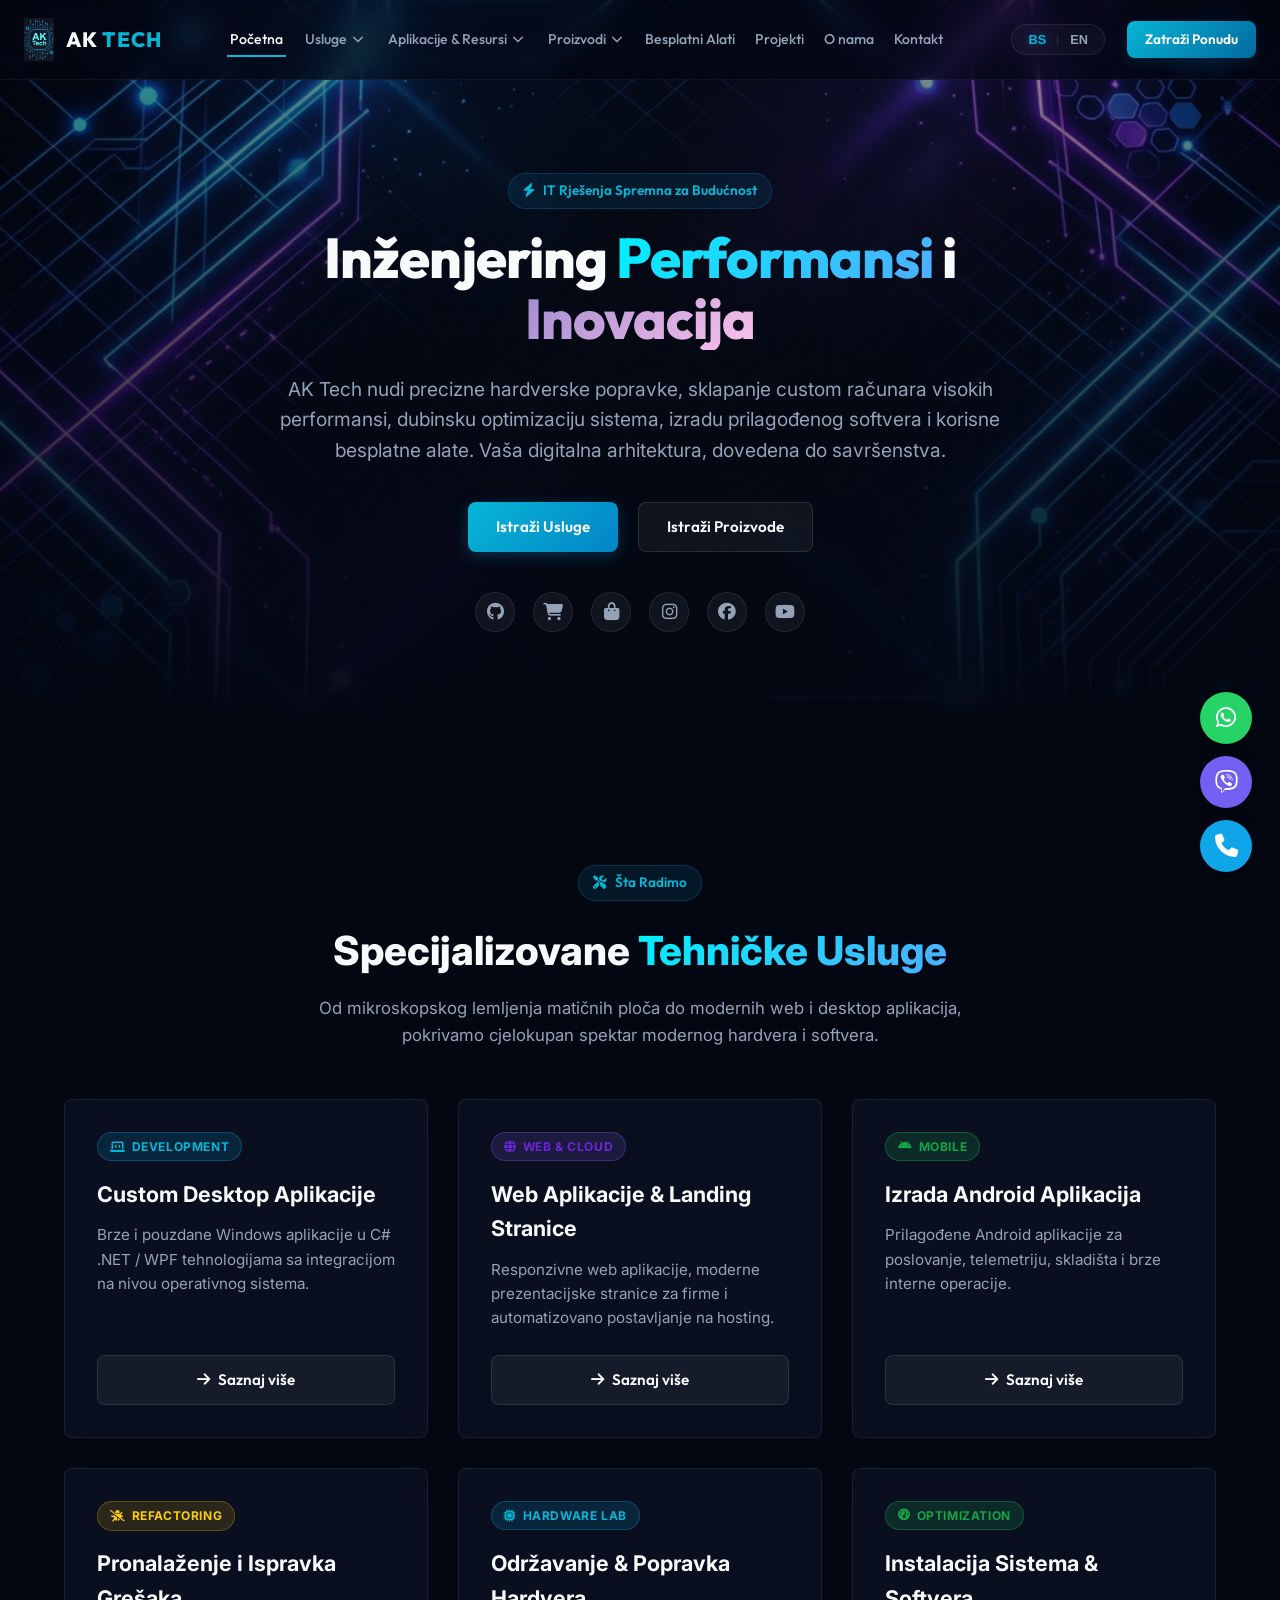
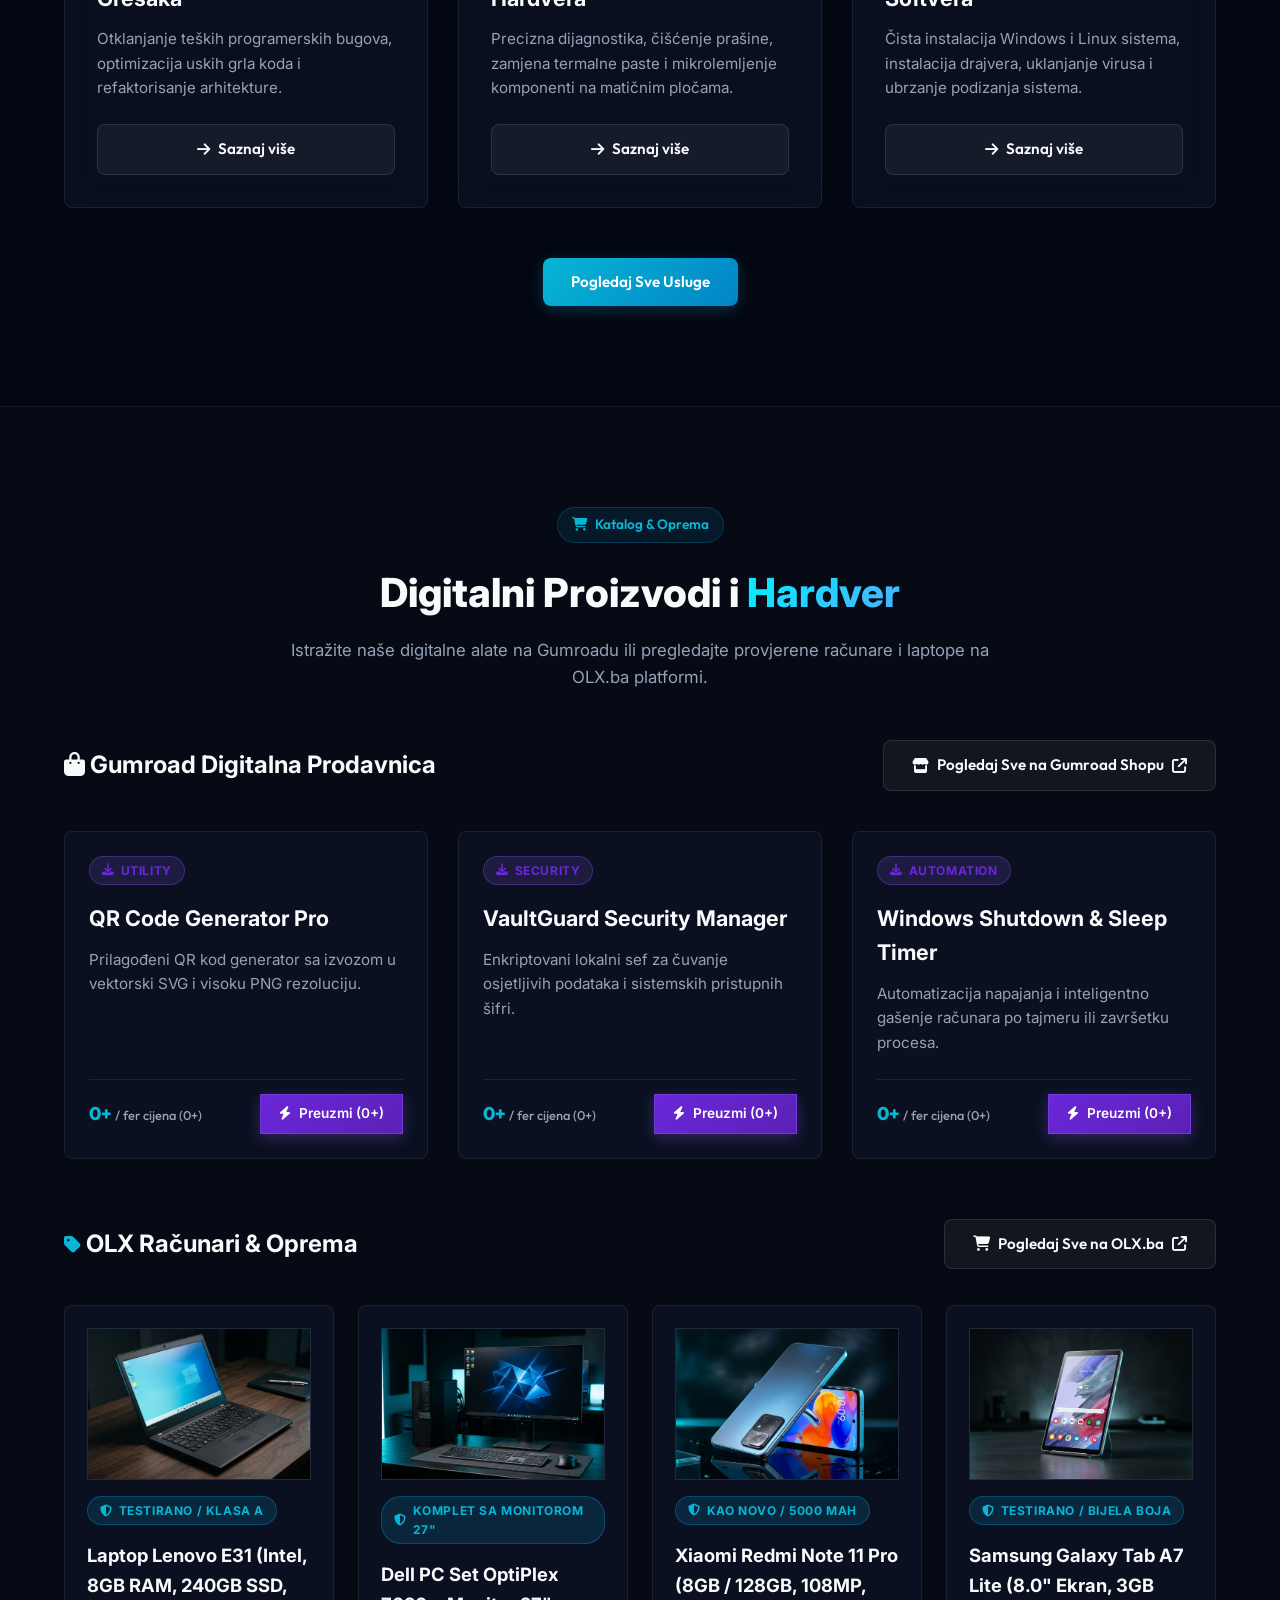
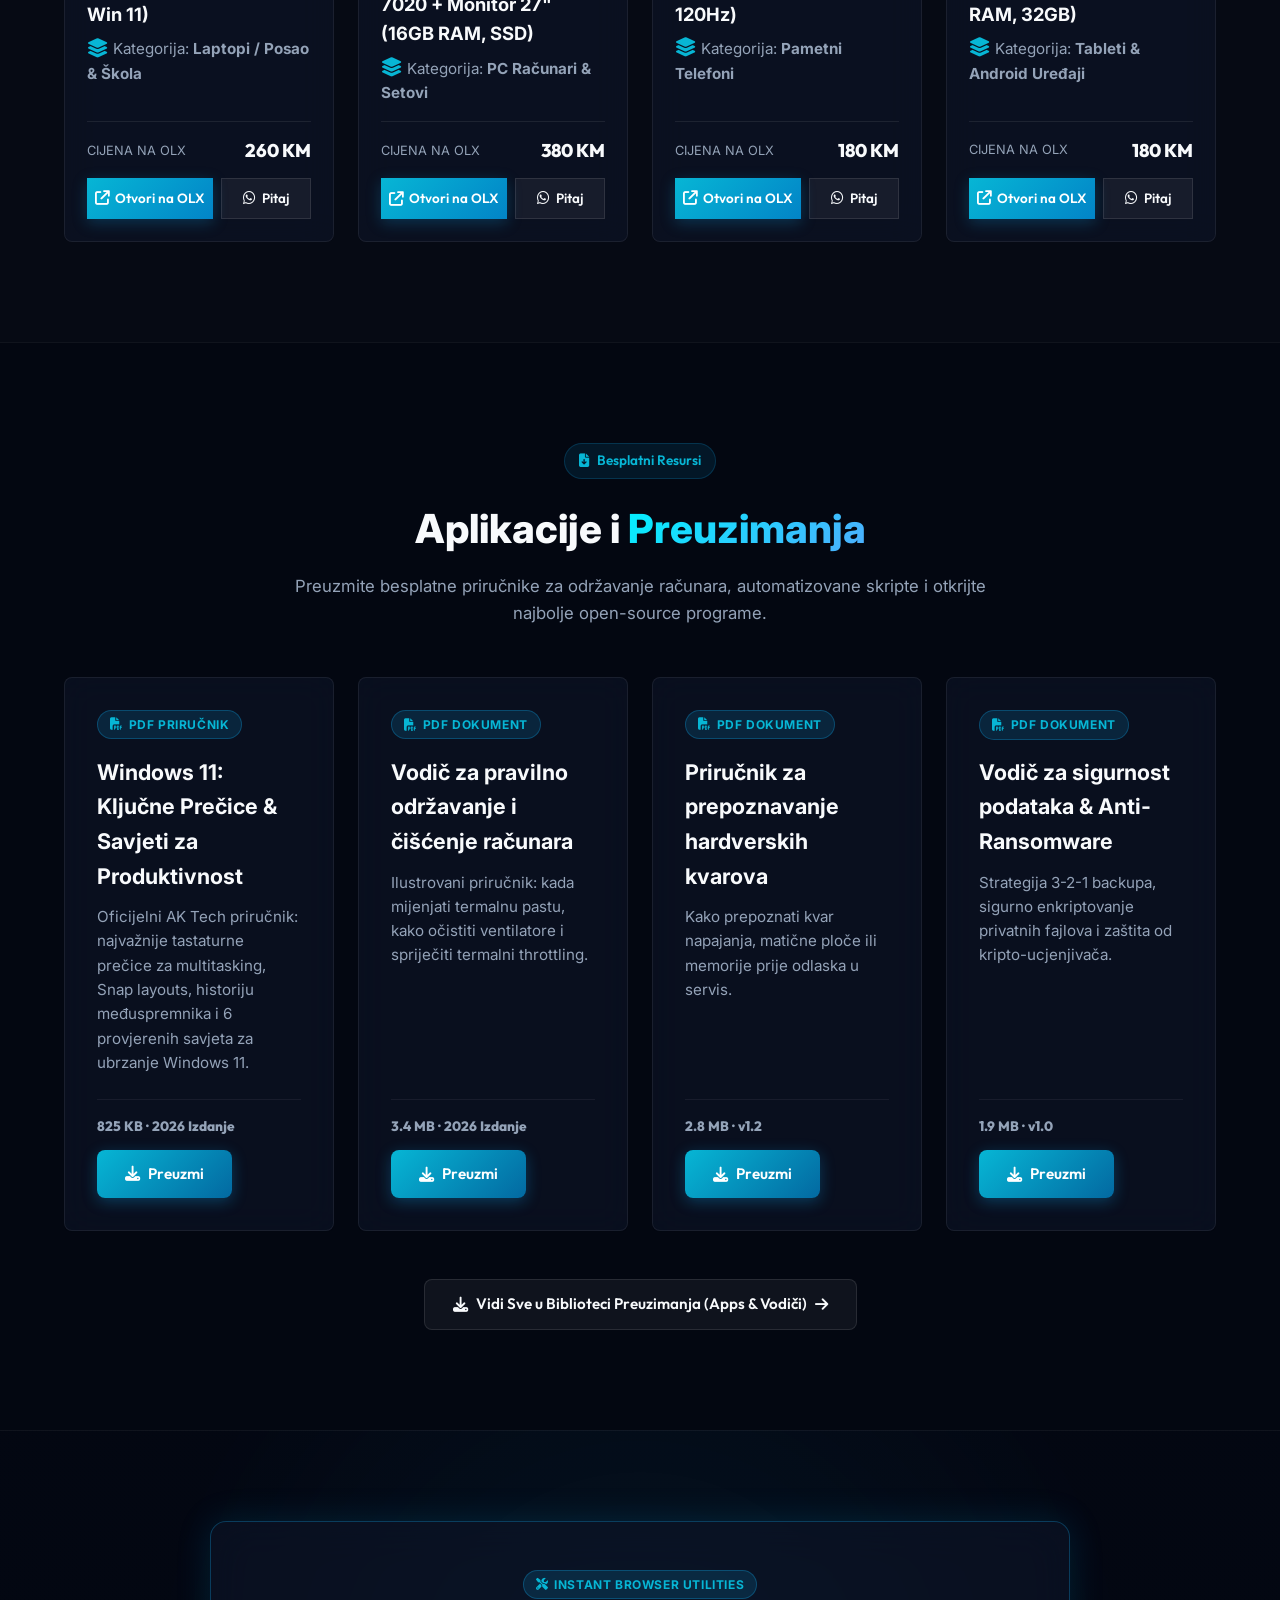
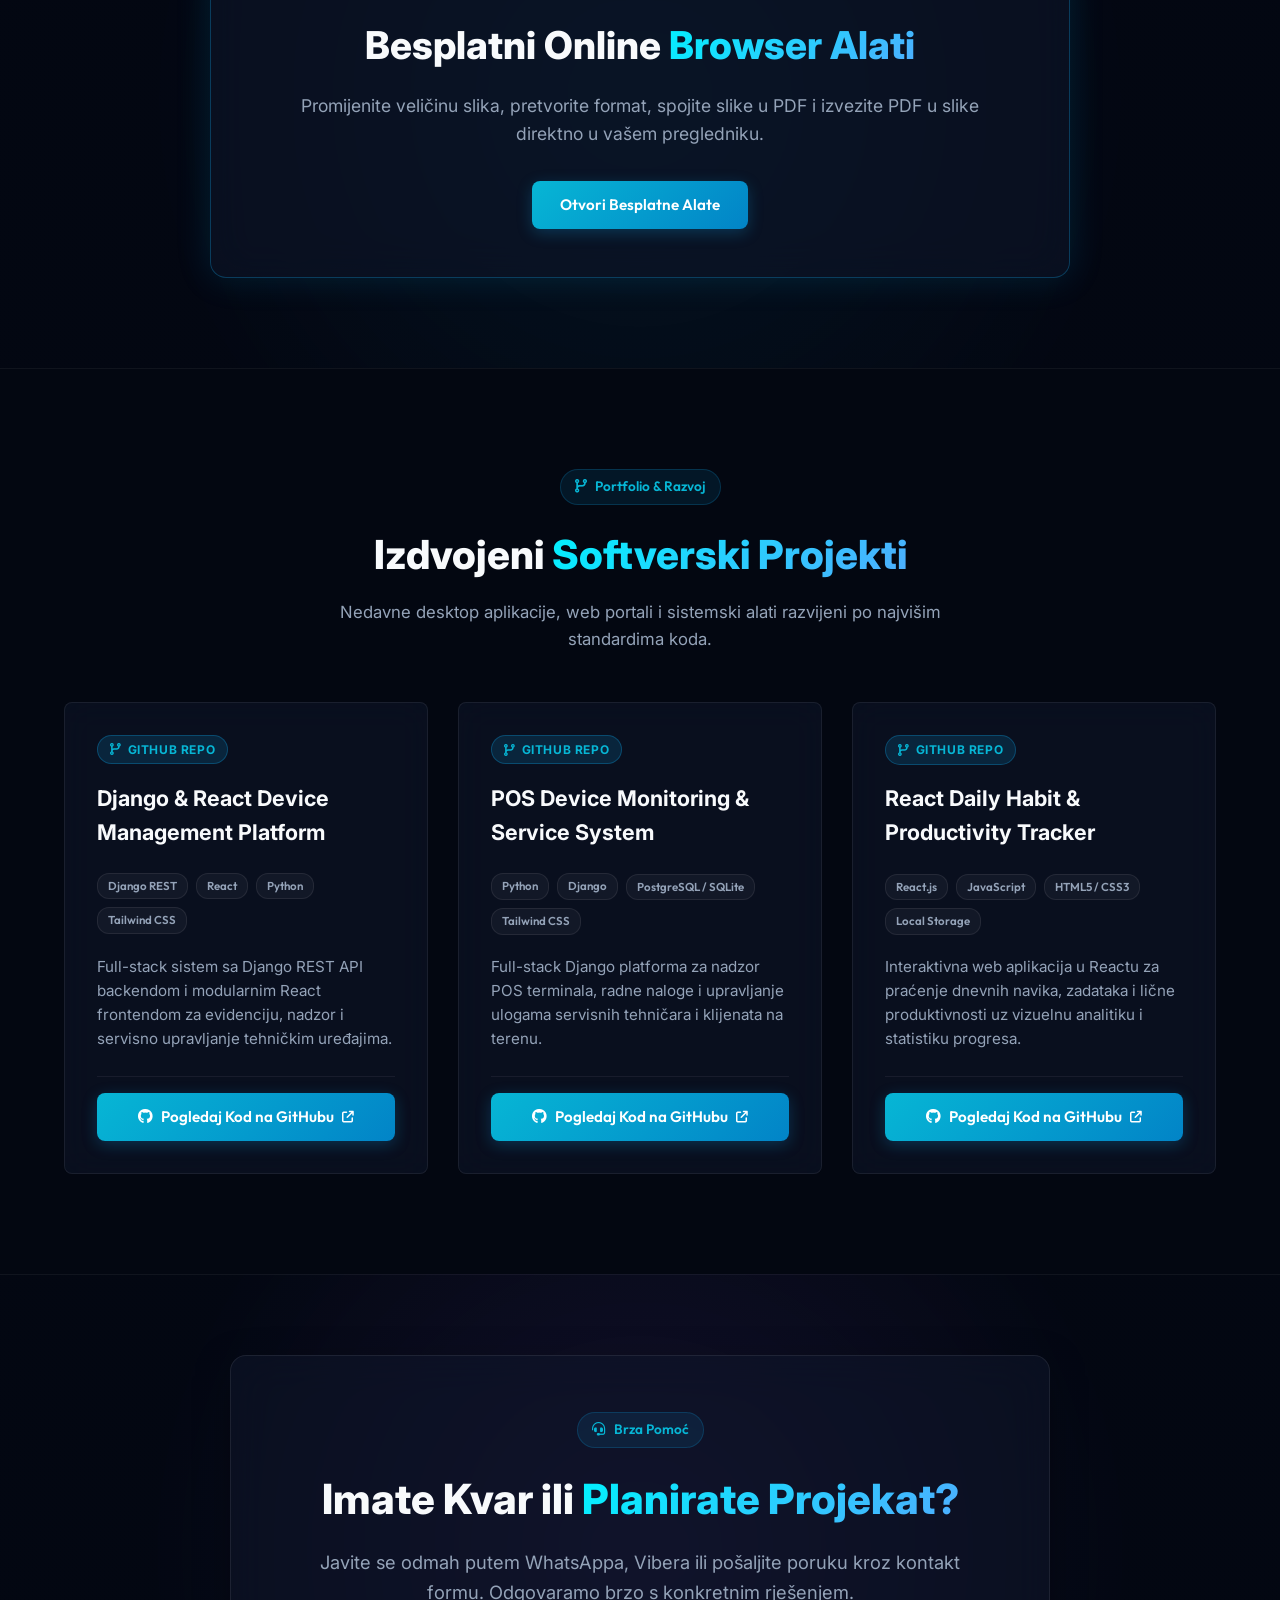
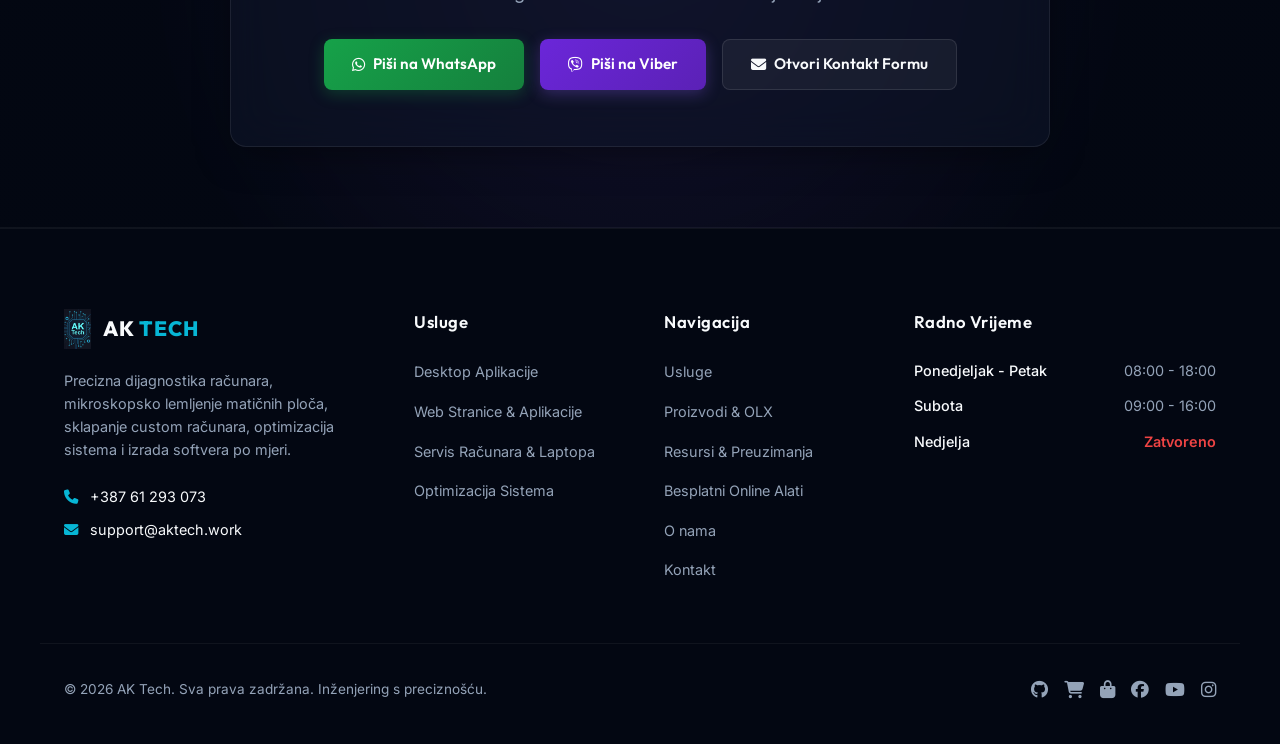
==== commit 4324e1c2: "Configure SEO, Google indexing, robots, sitemap, gitignore, and sync site updates" ====
--- a/index.html
+++ b/index.html
@@ -1,11 +1,78 @@
 <!DOCTYPE html>
-<html lang="en">
+<html lang="bs">
 <head>
     <meta charset="UTF-8">
     <meta name="viewport" content="width=device-width, initial-scale=1.0">
-    <title>AK Tech | Premium Computer Repairs, Custom Builds & App Development</title>
-    <meta name="description" content="Professional diagnostics, laptop/PC repairs, custom high-performance PC builds, operating system software optimization, and custom full-stack app development by AK Tech.">
-    <meta name="keywords" content="AK Tech, computer repair, custom gaming PC, software optimization, custom app development, motherboard soldering, tech support, Web3Forms contact">
+    <title>AK Tech | IT Servis, Razvoj Softvera i Digitalni Proizvodi</title>
+    <meta name="description" content="Profesionalni računarski servis u Sarajevu i Vogošći: popravka matičnih ploča, mikrolemljenje, čišćenje i zamjena termalne paste, izrada desktop i web aplikacija, te provjereni OLX i Gumroad proizvodi.">
+    <meta name="keywords" content="AK Tech, servis računara sarajevo, servis laptopa vogošća, popravka matičnih ploča, mikrolemljenje, desktop aplikacije c#, web development, olx računari, gumroad alati, bosna i hercegovina">
+    <meta name="robots" content="index, follow, max-snippet:-1, max-image-preview:large, max-video-preview:-1">
+    <meta name="author" content="AK TECH">
+    
+    <!-- Canonical URL -->
+    <link rel="canonical" href="https://aktech.work/">
+
+    <!-- Open Graph / Facebook / WhatsApp -->
+    <meta property="og:type" content="website">
+    <meta property="og:url" content="https://aktech.work/">
+    <meta property="og:title" content="AK Tech | IT Servis, Razvoj Softvera i Digitalni Proizvodi">
+    <meta property="og:description" content="Profesionalni računarski servis u Sarajevu i Vogošći, mikrolemljenje, izrada desktop i web softvera po mjeri, te provjereni uređaji.">
+    <meta property="og:image" content="https://aktech.work/images/logo.png">
+    <meta property="og:site_name" content="AK TECH">
+    <meta property="og:locale" content="bs_BA">
+
+    <!-- Twitter Cards -->
+    <meta name="twitter:card" content="summary_large_image">
+    <meta name="twitter:title" content="AK Tech | IT Servis, Razvoj Softvera i Digitalni Proizvodi">
+    <meta name="twitter:description" content="Profesionalni računarski servis, popravka matičnih ploča, izrada softvera po mjeri i digitalni alati.">
+    <meta name="twitter:image" content="https://aktech.work/images/hero_bg.png">
+
+    <!-- Schema.org JSON-LD Structured Data for Google -->
+    <script type="application/ld+json">
+    {
+      "@context": "https://schema.org",
+      "@type": "ComputerRepairService",
+      "name": "AK TECH",
+      "image": "https://aktech.work/images/logo.png",
+      "url": "https://aktech.work",
+      "telephone": "+38761293073",
+      "email": "support@aktech.work",
+      "priceRange": "$$",
+      "address": {
+        "@type": "PostalAddress",
+        "addressLocality": "Vogošća",
+        "addressRegion": "Sarajevo",
+        "addressCountry": "BA"
+      },
+      "geo": {
+        "@type": "GeoCoordinates",
+        "latitude": 43.9015,
+        "longitude": 18.3435
+      },
+      "openingHoursSpecification": [
+        {
+          "@type": "OpeningHoursSpecification",
+          "dayOfWeek": ["Monday", "Tuesday", "Wednesday", "Thursday", "Friday"],
+          "opens": "08:00",
+          "closes": "18:00"
+        },
+        {
+          "@type": "OpeningHoursSpecification",
+          "dayOfWeek": "Saturday",
+          "opens": "09:00",
+          "closes": "16:00"
+        }
+      ],
+      "sameAs": [
+        "https://github.com/KadricAl",
+        "https://olx.ba/profil/AKTech",
+        "https://aktechcraft.gumroad.com/",
+        "https://www.instagram.com/ak.tech.verse",
+        "https://www.facebook.com/share/1A7irGQCFo/",
+        "https://youtube.com/@aktechvers"
+      ]
+    }
+    </script>
     
     <!-- Favicon -->
     <link rel="icon" type="image/png" href="images/logo.png">
@@ -15,42 +82,90 @@
     <link rel="preconnect" href="https://fonts.gstatic.com" crossorigin>
     <link href="https://fonts.googleapis.com/css2?family=Inter:wght@300;400;500;600;700&family=Outfit:wght@300;400;500;600;700;800&display=swap" rel="stylesheet">
     
-    <!-- FontAwesome Icons for modern icons -->
+    <!-- FontAwesome Icons -->
     <link rel="stylesheet" href="https://cdnjs.cloudflare.com/ajax/libs/font-awesome/6.4.0/css/all.min.css">
+    
+    <!-- Gumroad Overlay JS -->
+    <script src="https://gumroad.com/js/gumroad.js"></script>
     
     <!-- Stylesheets -->
     <link rel="stylesheet" href="style/style.css">
 </head>
 <body class="dark-theme">
 
-    <!-- Header / Navigation Bar -->
+    <!-- Header / Navigation Bar with Dropdown Menus -->
     <header class="main-header">
         <div class="container nav-container">
-            <a href="#" class="logo-area">
+            <a href="index.html" class="logo-area">
                 <img src="images/logo.png" alt="AK Tech Logo" class="nav-logo">
                 <span class="logo-text">AK <span class="accent-text">TECH</span></span>
             </a>
             
             <nav class="nav-menu" id="navMenu">
                 <ul class="nav-list">
-                    <li><a href="#hero" class="nav-link active" data-i18n="nav_home">Home</a></li>
-                    <li><a href="#repair" class="nav-link" data-i18n="nav_repairs">Repairs</a></li>
-                    <li><a href="#sales" class="nav-link" data-i18n="nav_sales">Sales & Custom</a></li>
-                    <li><a href="#software" class="nav-link" data-i18n="nav_software">Software Opt</a></li>
-                    <li><a href="#appdev" class="nav-link" data-i18n="nav_appdev">App Dev</a></li>
-                    <li><a href="#contact" class="nav-link contact-btn-link" data-i18n="nav_contact">Contact</a></li>
+                    <li><a href="index.html" class="nav-link active" data-i18n="nav_home">Početna</a></li>
+                    
+                    <!-- Services Dropdown -->
+                    <li class="nav-item-dropdown">
+                        <a href="services.html" class="nav-link dropdown-toggle-link">
+                            <span data-i18n="nav_services">Usluge</span>
+                            <i class="fa-solid fa-chevron-down dropdown-icon-chevron"></i>
+                        </a>
+                        <ul class="nav-dropdown-menu">
+                            <li><a href="services.html#desktop-dev" class="nav-dropdown-link"><i class="fa-solid fa-laptop-code"></i> Desktop Aplikacije</a></li>
+                            <li><a href="services.html#web-dev" class="nav-dropdown-link"><i class="fa-solid fa-globe"></i> Web & Landing Stranice</a></li>
+                            <li><a href="services.html#android-dev" class="nav-dropdown-link"><i class="fa-brands fa-android"></i> Android Aplikacije</a></li>
+                            <li><a href="services.html#debugging" class="nav-dropdown-link"><i class="fa-solid fa-bug-slash"></i> Debug & Fix Koda</a></li>
+                            <li><a href="services.html#photo-design" class="nav-dropdown-link"><i class="fa-solid fa-image"></i> Obrada Fotografija</a></li>
+                            <li><a href="services.html#video-social" class="nav-dropdown-link"><i class="fa-solid fa-clapperboard"></i> Video & Social Media</a></li>
+                            <li><a href="services.html#maintenance" class="nav-dropdown-link"><i class="fa-solid fa-screwdriver-wrench"></i> Servis & Održavanje</a></li>
+                            <li><a href="services.html#os-tuning" class="nav-dropdown-link"><i class="fa-solid fa-gauge-high"></i> Instalacija & Podešavanje OS</a></li>
+                        </ul>
+                    </li>
+
+                    <!-- Apps & Downloads Dropdown -->
+                    <li class="nav-item-dropdown">
+                        <a href="resources.html" class="nav-link dropdown-toggle-link">
+                            <span data-i18n="nav_resources">Aplikacije & Resursi</span>
+                            <i class="fa-solid fa-chevron-down dropdown-icon-chevron"></i>
+                        </a>
+                        <ul class="nav-dropdown-menu">
+                            <li><a href="resources.html" class="nav-dropdown-link"><i class="fa-solid fa-folder-open"></i> Svi Resursi & Vodiči</a></li>
+                            <li><a href="downloads.html" class="nav-dropdown-link"><i class="fa-solid fa-download"></i> Biblioteka Preuzimanja</a></li>
+                            <li><a href="resources.html#open-source" class="nav-dropdown-link"><i class="fa-solid fa-code"></i> Open-Source Programi</a></li>
+                            <li><a href="resources.html#ai-tools" class="nav-dropdown-link"><i class="fa-solid fa-wand-magic-sparkles"></i> Preporučeni AI Alati</a></li>
+                        </ul>
+                    </li>
+
+                    <!-- Products Dropdown -->
+                    <li class="nav-item-dropdown">
+                        <a href="products.html" class="nav-link dropdown-toggle-link">
+                            <span data-i18n="nav_products">Proizvodi</span>
+                            <i class="fa-solid fa-chevron-down dropdown-icon-chevron"></i>
+                        </a>
+                        <ul class="nav-dropdown-menu">
+                            <li><a href="products.html" class="nav-dropdown-link"><i class="fa-solid fa-boxes-stacked"></i> Katalog Proizvoda</a></li>
+                            <li><a href="gumroad-products.html" class="nav-dropdown-link"><i class="fa-solid fa-store"></i> Gumroad Prodavnica</a></li>
+                            <li><a href="products.html#olx" class="nav-dropdown-link"><i class="fa-solid fa-cart-shopping"></i> OLX Računari & Oprema</a></li>
+                            <li><a href="products.html#group-devices" class="nav-dropdown-link"><i class="fa-solid fa-laptop"></i> Grupna Ponuda Uređaja</a></li>
+                        </ul>
+                    </li>
+
+                    <li><a href="tools.html" class="nav-link" data-i18n="nav_tools">Besplatni Alati</a></li>
+                    <li><a href="#projects" class="nav-link" data-i18n="nav_projects">Projekti</a></li>
+                    <li><a href="about.html" class="nav-link" data-i18n="nav_about">O nama</a></li>
+                    <li><a href="contact.html" class="nav-link contact-btn-link" data-i18n="nav_contact">Kontakt</a></li>
                 </ul>
             </nav>
             
             <div class="nav-actions">
-                <!-- Premium Language Toggler Switcher -->
                 <div class="lang-switcher">
-                    <button class="lang-btn active" data-lang="en">EN</button>
+                    <button class="lang-btn active" data-lang="bs">BS</button>
                     <span class="lang-divider">|</span>
-                    <button class="lang-btn" data-lang="bs">BS</button>
+                    <button class="lang-btn" data-lang="en">EN</button>
                 </div>
                 
-                <a href="#contact" class="btn btn-nav-cta" data-i18n="btn_get_quote">Get Quote</a>
+                <a href="contact.html" class="btn btn-nav-cta" data-i18n="btn_get_quote">Zatraži Ponudu</a>
                 <button class="mobile-toggle" id="mobileToggle" aria-label="Toggle Navigation">
                     <span class="bar"></span>
                     <span class="bar"></span>
@@ -60,361 +175,302 @@
         </div>
     </header>
 
-    <!-- Hero Section -->
-    <section id="hero" class="hero-section" style="background-image: url('images/hero_bg.png');">
+    <!-- Homepage Hero Section (Without metrics, focused on 2 main buttons) -->
+    <section id="hero" class="hero-section" style="background-image: url('images/hero_bg.png'); min-height: 85vh;">
         <div class="hero-overlay"></div>
-        <div class="hero-grid container">
-            <div class="hero-content">
-                <div class="badge-container">
-                    <span class="hero-badge"><i class="fa-solid fa-bolt pulse-icon"></i> <span data-i18n="hero_badge_text">Future-Proof IT Solutions</span></span>
-                </div>
-                <h1 class="hero-title" data-i18n="hero_title">
-                    We Engineer <span class="gradient-text">Performance</span> & <span class="gradient-text secondary-gradient">Innovation</span>
+        <div class="hero-grid container" style="grid-template-columns: 1fr; text-align: center; max-width: 900px; margin: 0 auto;">
+            <div class="hero-content" style="margin: 0 auto;">
+                <div class="badge-container" style="justify-content: center;">
+                    <span class="hero-badge"><i class="fa-solid fa-bolt pulse-icon"></i> <span data-i18n="hero_badge_text">IT Rješenja Spremna za Budućnost</span></span>
+                </div>
+                <h1 class="hero-title" data-i18n="hero_title" style="font-size: 3.5rem;">
+                    Inženjering <span class="gradient-text">Performansi</span> i <span class="gradient-text secondary-gradient">Inovacija</span>
                 </h1>
-                <p class="hero-desc" data-i18n="hero_desc">
-                    AK Tech delivers professional hardware micro-repairs, high-performance custom computer rigs, deep operating system tuning, and robust bespoke applications. Your digital architecture, optimized.
+                <p class="hero-desc" data-i18n="hero_desc" style="max-width: 720px; margin: 0 auto 36px; font-size: 1.2rem;">
+                    AK Tech nudi precizne hardverske popravke, sklapanje custom računara visokih performansi, dubinsku optimizaciju sistema, izradu prilagođenog softvera i korisne besplatne alate. Vaša digitalna arhitektura, dovedena do savršenstva.
                 </p>
-                <div class="hero-actions">
-                    <a href="#contact" class="btn btn-primary btn-glow" data-i18n="hero_btn_book">Book a Service</a>
-                    <a href="#repair" class="btn btn-secondary"><span data-i18n="hero_btn_explore">Explore Solutions</span> <i class="fa-solid fa-arrow-down"></i></a>
-                </div>
-                <div class="hero-socials">
-                    <a href="#" target="_blank" class="social-icon-link" aria-label="GitHub"><i class="fa-brands fa-github"></i></a>
-                    <a href="#" target="_blank" class="social-icon-link" aria-label="LinkedIn"><i class="fa-brands fa-linkedin"></i></a>
-                    <a href="#" target="_blank" class="social-icon-link" aria-label="Instagram"><i class="fa-brands fa-instagram"></i></a>
-                </div>
-            </div>
-            
-            <div class="hero-visual-card">
-                <div class="glass-card hero-metrics-card">
-                    <div class="metrics-header">
-                        <span class="status-indicator"><span class="pulse-dot"></span> <span data-i18n="status_active">Online Diagnostics Active</span></span>
-                        <i class="fa-solid fa-server color-cyan"></i>
-                    </div>
-                    <div class="metrics-body">
-                        <div class="metric-item">
-                            <span class="metric-title" data-i18n="metric_success_title">Success Rate</span>
-                            <span class="metric-value">99.8%</span>
-                            <div class="metric-bar"><div class="bar-fill cyan-fill" style="width: 99.8%;"></div></div>
-                        </div>
-                        <div class="metric-item">
-                            <span class="metric-title" data-i18n="metric_repairs_title">Hardware Repairs Complete</span>
-                            <span class="metric-value">1,420+</span>
-                            <div class="metric-bar"><div class="bar-fill purple-fill" style="width: 85%;"></div></div>
-                        </div>
-                        <div class="metric-item">
-                            <span class="metric-title" data-i18n="metric_fps_title">Optimized FPS Boost</span>
-                            <span class="metric-value">Up to 45%</span>
-                            <div class="metric-bar"><div class="bar-fill green-fill" style="width: 92%;"></div></div>
-                        </div>
-                    </div>
-                    <div class="metrics-footer">
-                        <span><i class="fa-solid fa-shield-halved"></i> <span data-i18n="metric_certified">Certified Diagnostics</span></span>
-                        <a href="#contact" class="chat-trigger-link"><span data-i18n="metric_chat">Start Chat</span> <i class="fa-solid fa-chevron-right"></i></a>
-                    </div>
-                </div>
-            </div>
-        </div>
-    </section>
-
-    <!-- Services Container Wrapper -->
-    <main class="services-wrapper">
-        
-        <!-- Section 1: Repair Laptop and PC -->
-        <section id="repair" class="service-section" style="background-image: url('images/repair_bg.png');">
-            <div class="section-overlay"></div>
-            <div class="container section-container">
-                <div class="section-card-wrapper">
-                    <div class="glass-card service-content-card border-glow-cyan">
-                        <div class="card-icon-header">
-                            <div class="icon-circle glow-bg-cyan">
-                                <i class="fa-solid fa-screwdriver-wrench text-glow-cyan"></i>
-                            </div>
-                            <span class="service-subtitle" data-i18n="rep_subtitle">Hardware diagnostics & micro-repairs</span>
-                        </div>
-                        <h2 class="service-title" data-i18n="rep_title">Repair Laptop & PC</h2>
-                        <p class="service-desc" data-i18n="rep_desc">
-                            High-precision diagnostic testing and board-level hardware repairs. We utilize state-of-the-art diagnostic gear and microscope stations for advanced repairs. Don't throw away broken hardware—we breathe life back into logic boards and microelectronics.
-                        </p>
-                        <ul class="checklist">
-                            <li><span class="chk-icon"><i class="fa-solid fa-check"></i></span> <span data-i18n="rep_chk1">Full Microscopic Hardware Diagnostics</span></li>
-                            <li><span class="chk-icon"><i class="fa-solid fa-check"></i></span> <span data-i18n="rep_chk2">BGA Chip Soldering & Screen Replacements</span></li>
-                            <li><span class="chk-icon"><i class="fa-solid fa-check"></i></span> <span data-i18n="rep_chk3">Deep Thermal Repasting & Liquid Cleaning</span></li>
-                        </ul>
-                        <div class="card-actions">
-                            <a href="#contact" class="btn btn-primary btn-glow btn-cyan" onclick="setServiceInquiry('Repair')" data-i18n="rep_btn">Get Diagnostic Quote</a>
-                            <span class="service-info-badge"><i class="fa-solid fa-clock"></i> <span data-i18n="rep_badge">Same-Day Service Available</span></span>
-                        </div>
-                    </div>
-                </div>
-            </div>
-        </section>
-
-        <!-- Section 2: Sales & Custom Builds -->
-        <section id="sales" class="service-section" style="background-image: url('images/sales_bg.png');">
-            <div class="section-overlay"></div>
-            <div class="container section-container">
-                <div class="section-card-wrapper right-align-wrapper">
-                    <div class="glass-card service-content-card border-glow-purple">
-                        <div class="card-icon-header">
-                            <div class="icon-circle glow-bg-purple">
-                                <i class="fa-solid fa-computer text-glow-purple"></i>
-                            </div>
-                            <span class="service-subtitle" data-i18n="sal_subtitle">Custom workstations & gaming desktops</span>
-                        </div>
-                        <h2 class="service-title" data-i18n="sal_title">Sales & Custom Builds</h2>
-                        <p class="service-desc" data-i18n="sal_desc">
-                            We assemble high-performance workstation and gaming computer rigs optimized specifically for rendering, editing, high-end 3D modeling, and ultra-smooth gaming frame rates. We also source premium new and certified used business laptops.
-                        </p>
-                        <ul class="checklist">
-                            <li><span class="chk-icon"><i class="fa-solid fa-check"></i></span> <span data-i18n="sal_chk1">Custom Water-Cooled Gaming Systems</span></li>
-                            <li><span class="chk-icon"><i class="fa-solid fa-check"></i></span> <span data-i18n="sal_chk2">High-End Workstation Laptops (New & Used)</span></li>
-                            <li><span class="chk-icon"><i class="fa-solid fa-check"></i></span> <span data-i18n="sal_chk3">Solid-State Drive (SSD) & RAM Expansions</span></li>
-                        </ul>
-                        <div class="card-actions">
-                            <a href="#contact" class="btn btn-primary btn-glow btn-purple" onclick="setServiceInquiry('Sales')" data-i18n="sal_btn">Request Custom Build Quote</a>
-                            <span class="service-info-badge"><i class="fa-solid fa-medal"></i> <span data-i18n="sal_badge">2-Year Rig Hardware Warranty</span></span>
-                        </div>
-                    </div>
-                </div>
-            </div>
-        </section>
-
-        <!-- Section 3: Software Optimization -->
-        <section id="software" class="service-section" style="background-image: url('images/software_bg.png');">
-            <div class="section-overlay"></div>
-            <div class="container section-container">
-                <div class="section-card-wrapper">
-                    <div class="glass-card service-content-card border-glow-green">
-                        <div class="card-icon-header">
-                            <div class="icon-circle glow-bg-green">
-                                <i class="fa-solid fa-gauge-high text-glow-green"></i>
-                            </div>
-                            <span class="service-subtitle" data-i18n="soft_subtitle">Operating system config & peak performance</span>
-                        </div>
-                        <h2 class="service-title" data-i18n="soft_title">Software Optimization</h2>
-                        <p class="service-desc" data-i18n="soft_desc">
-                            Transform your slow computer back into a speed demon. We perform deep kernel-level system optimization, secure background malware extraction, correct malfunctioning drivers, and design automated backup structures.
-                        </p>
-                        <ul class="checklist">
-                            <li><span class="chk-icon"><i class="fa-solid fa-check"></i></span> <span data-i18n="soft_chk1">Clean OS Installation & Drivers Patching (Windows/Linux)</span></li>
-                            <li><span class="chk-icon"><i class="fa-solid fa-check"></i></span> <span data-i18n="soft_chk2">Rootkit, Malware & Background Bloatware Removal</span></li>
-                            <li><span class="chk-icon"><i class="fa-solid fa-check"></i></span> <span data-i18n="soft_chk3">Lost File Recovery & Secure Multi-Layer Backups</span></li>
-                        </ul>
-                        <div class="card-actions">
-                            <a href="#contact" class="btn btn-primary btn-glow btn-green" onclick="setServiceInquiry('Software')" data-i18n="soft_btn">Speed Up My System</a>
-                            <span class="service-info-badge"><i class="fa-solid fa-rocket"></i> <span data-i18n="soft_badge">Average 35% Boot Speed Up</span></span>
-                        </div>
-                    </div>
-                </div>
-            </div>
-        </section>
-
-        <!-- Section 4: Custom App Development -->
-        <section id="appdev" class="service-section" style="background-image: url('images/dev_bg.png');">
-            <div class="section-overlay"></div>
-            <div class="container section-container">
-                <div class="section-card-wrapper right-align-wrapper">
-                    <div class="glass-card service-content-card border-glow-yellow">
-                        <div class="card-icon-header">
-                            <div class="icon-circle glow-bg-yellow">
-                                <i class="fa-solid fa-code text-glow-yellow"></i>
-                            </div>
-                            <span class="service-subtitle" data-i18n="dev_subtitle">Full-stack web & customized applications</span>
-                        </div>
-                        <h2 class="service-title" data-i18n="dev_title">Custom App Development</h2>
-                        <p class="service-desc" data-i18n="dev_desc">
-                            We architect high-quality, high-speed customized web, desktop, and mobile solutions tailored directly to your operational workflows. From intuitive responsive frontend UI designs to scalable databases, we turn complex processes into simple, secure logic.
-                        </p>
-                        <ul class="checklist">
-                            <li><span class="chk-icon"><i class="fa-solid fa-check"></i></span> <span data-i18n="dev_chk1">Web-Based POS, CRM, and Custom Database Portals</span></li>
-                            <li><span class="chk-icon"><i class="fa-solid fa-check"></i></span> <span data-i18n="dev_chk2">Modern Mobile Apps with Elegant Glassmorphic UI</span></li>
-                            <li><span class="chk-icon"><i class="fa-solid fa-check"></i></span> <span data-i18n="dev_chk3">API Engineering, Integrations & Automation Tasks</span></li>
-                        </ul>
-                        <div class="card-actions">
-                            <a href="#contact" class="btn btn-primary btn-glow btn-yellow" onclick="setServiceInquiry('AppDev')" data-i18n="dev_btn">Discuss Application Idea</a>
-                            <span class="service-info-badge"><i class="fa-solid fa-laptop-code"></i> <span data-i18n="dev_badge">Complete Source Control Included</span></span>
-                        </div>
-                    </div>
-                </div>
-            </div>
-        </section>
-
-    </main>
-
-    <!-- Contact Section with Web3Forms -->
-    <section id="contact" class="contact-section">
-        <div class="contact-grid container">
-            
-            <!-- Contact Left Side Content -->
-            <div class="contact-info-panel">
-                <div class="badge-container">
-                    <span class="hero-badge"><i class="fa-solid fa-headset pulse-icon"></i> <span data-i18n="contact_badge_text">Contact support</span></span>
-                </div>
-                <h2 class="contact-panel-title" data-i18n="contact_title">Let's Discuss <br><span class="gradient-text">Your Next Project</span></h2>
-                <p class="contact-panel-desc" data-i18n="contact_desc">
-                    Need urgent hardware diagnostic service? Or preparing an exciting app development roadmap? Fill out the contact form, and our tech team will reply with custom proposals within a business day.
+                <div class="hero-actions" style="justify-content: center; gap: 20px;">
+                    <a href="services.html" class="btn btn-primary btn-glow" data-i18n="hero_btn_services">Istraži Usluge</a>
+                    <a href="products.html" class="btn btn-secondary" data-i18n="hero_btn_products">Istraži Proizvode</a>
+                </div>
+                <div class="hero-socials" style="justify-content: center; margin-top: 36px;">
+                    <a href="https://github.com/KadricAl" target="_blank" class="social-icon-link" aria-label="GitHub"><i class="fa-brands fa-github"></i></a>
+                    <a href="https://olx.ba/profil/AKTech" target="_blank" class="social-icon-link" aria-label="OLX"><i class="fa-solid fa-cart-shopping"></i></a>
+                    <a href="https://aktechcraft.gumroad.com/" target="_blank" class="social-icon-link" aria-label="Gumroad"><i class="fa-solid fa-bag-shopping"></i></a>
+                    <a href="https://www.instagram.com/ak.tech.verse?exln=N3piMXA0NmQ5NzFv&utm_source=qr" target="_blank" class="social-icon-link" aria-label="Instagram"><i class="fa-brands fa-instagram"></i></a>
+                    <a href="https://www.facebook.com/share/1A7irGQCFo/?mibextid=wwXIfr" target="_blank" class="social-icon-link" aria-label="Facebook"><i class="fa-brands fa-facebook"></i></a>
+                    <a href="https://youtube.com/@aktechvers?si=SF_6i_wLMFAemTBW" target="_blank" class="social-icon-link" aria-label="YouTube"><i class="fa-brands fa-youtube"></i></a>
+                </div>
+            </div>
+        </div>
+    </section>
+
+    <!-- Section 1: Services Grid (6 Core Cards + Link to services.html) -->
+    <section id="services-summary" style="padding: 100px 0; background: var(--bg-dark);">
+        <div class="container">
+            <div style="text-align: center; max-width: 700px; margin: 0 auto 50px;">
+                <div class="badge-container" style="justify-content: center;">
+                    <span class="hero-badge"><i class="fa-solid fa-screwdriver-wrench pulse-icon"></i> <span data-i18n="home_services_badge">Šta Radimo</span></span>
+                </div>
+                <h2 style="font-size: 2.5rem; font-weight: 800; margin: 12px 0;" data-i18n="home_services_title">Specijalizovane <span class="gradient-text">Tehničke Usluge</span></h2>
+                <p style="color: var(--text-muted); font-size: 1.05rem;" data-i18n="home_services_desc">Od mikroskopskog lemljenja matičnih ploča do modernih web i desktop aplikacija, pokrivamo cjelokupan spektar modernog hardvera i softvera.</p>
+            </div>
+
+            <div class="cards-grid-3">
+                <div class="portal-card">
+                    <div class="card-top-badge badge-cyan"><i class="fa-solid fa-laptop-code"></i> Development</div>
+                    <h3 class="portal-card-title" data-i18n="srv_desktop_title">Custom Desktop Aplikacije</h3>
+                    <p class="portal-card-desc" data-i18n="srv_desktop_desc">Brze i pouzdane Windows aplikacije u C# .NET / WPF tehnologijama sa integracijom na nivou operativnog sistema.</p>
+                    <a href="services.html#desktop-dev" class="btn btn-secondary btn-sm"><i class="fa-solid fa-arrow-right"></i> Saznaj više</a>
+                </div>
+
+                <div class="portal-card">
+                    <div class="card-top-badge badge-purple"><i class="fa-solid fa-globe"></i> Web & Cloud</div>
+                    <h3 class="portal-card-title" data-i18n="srv_web_title">Web Aplikacije & Landing Stranice</h3>
+                    <p class="portal-card-desc" data-i18n="srv_web_desc">Responzivne web aplikacije, moderne prezentacijske stranice za firme i automatizovano postavljanje na hosting.</p>
+                    <a href="services.html#web-dev" class="btn btn-secondary btn-sm"><i class="fa-solid fa-arrow-right"></i> Saznaj više</a>
+                </div>
+
+                <div class="portal-card">
+                    <div class="card-top-badge badge-green"><i class="fa-brands fa-android"></i> Mobile</div>
+                    <h3 class="portal-card-title" data-i18n="srv_android_title">Izrada Android Aplikacija</h3>
+                    <p class="portal-card-desc" data-i18n="srv_android_desc">Prilagođene Android aplikacije za poslovanje, telemetriju, skladišta i brze interne operacije.</p>
+                    <a href="services.html#android-dev" class="btn btn-secondary btn-sm"><i class="fa-solid fa-arrow-right"></i> Saznaj više</a>
+                </div>
+
+                <div class="portal-card">
+                    <div class="card-top-badge badge-yellow"><i class="fa-solid fa-bug-slash"></i> Refactoring</div>
+                    <h3 class="portal-card-title" data-i18n="srv_debug_title">Pronalaženje i Ispravka Grešaka</h3>
+                    <p class="portal-card-desc" data-i18n="srv_debug_desc">Otklanjanje teških programerskih bugova, optimizacija uskih grla koda i refaktorisanje arhitekture.</p>
+                    <a href="services.html#debugging" class="btn btn-secondary btn-sm"><i class="fa-solid fa-arrow-right"></i> Saznaj više</a>
+                </div>
+
+                <div class="portal-card">
+                    <div class="card-top-badge badge-cyan"><i class="fa-solid fa-microchip"></i> Hardware Lab</div>
+                    <h3 class="portal-card-title" data-i18n="srv_hardware_title">Održavanje & Popravka Hardvera</h3>
+                    <p class="portal-card-desc" data-i18n="srv_hardware_desc">Precizna dijagnostika, čišćenje prašine, zamjena termalne paste i mikrolemljenje komponenti na matičnim pločama.</p>
+                    <a href="services.html#maintenance" class="btn btn-secondary btn-sm"><i class="fa-solid fa-arrow-right"></i> Saznaj više</a>
+                </div>
+
+                <div class="portal-card">
+                    <div class="card-top-badge badge-green"><i class="fa-solid fa-gauge-high"></i> Optimization</div>
+                    <h3 class="portal-card-title" data-i18n="srv_os_title">Instalacija Sistema & Softvera</h3>
+                    <p class="portal-card-desc" data-i18n="srv_os_desc">Čista instalacija Windows i Linux sistema, instalacija drajvera, uklanjanje virusa i ubrzanje podizanja sistema.</p>
+                    <a href="services.html#os-tuning" class="btn btn-secondary btn-sm"><i class="fa-solid fa-arrow-right"></i> Saznaj više</a>
+                </div>
+            </div>
+
+            <div style="text-align: center; margin-top: 50px;">
+                <a href="services.html" class="btn btn-primary btn-glow" data-i18n="btn_view_all_services">
+                    Pogledaj Sve Usluge <i class="fa-solid fa-arrow-right"></i>
+                </a>
+            </div>
+        </div>
+    </section>
+
+    <!-- Section 2: Products Preview (Gumroad 3 items & OLX 4 items with 'Pogledaj sve') -->
+    <section id="products-summary" style="padding: 100px 0; background: rgba(255, 255, 255, 0.01); border-top: 1px solid rgba(255, 255, 255, 0.05);">
+        <div class="container">
+            <div style="text-align: center; max-width: 700px; margin: 0 auto 50px;">
+                <div class="badge-container" style="justify-content: center;">
+                    <span class="hero-badge"><i class="fa-solid fa-cart-shopping pulse-icon"></i> <span data-i18n="home_products_badge">Katalog & Oprema</span></span>
+                </div>
+                <h2 style="font-size: 2.5rem; font-weight: 800; margin: 12px 0;" data-i18n="home_products_title">Digitalni Proizvodi i <span class="gradient-text">Hardver</span></h2>
+                <p style="color: var(--text-muted); font-size: 1.05rem;" data-i18n="home_products_desc">Istražite naše digitalne alate na Gumroadu ili pregledajte provjerene računare i laptope na OLX.ba platformi.</p>
+            </div>
+
+            <!-- Gumroad Instant Store Preview (3 items) -->
+            <div style="margin-bottom: 60px;">
+                <div style="display: flex; justify-content: space-between; align-items: center; margin-bottom: 24px; flex-wrap: wrap; gap: 16px;">
+                    <h3 style="font-size: 1.5rem; font-weight: 700;"><i class="fa-solid fa-bag-shopping color-purple"></i> <span data-i18n="tab_gumroad">Gumroad Digitalna Prodavnica</span></h3>
+                    <a href="https://aktechcraft.gumroad.com/" target="_blank" class="btn btn-secondary btn-sm">
+                        <i class="fa-solid fa-store"></i> Pogledaj Sve na Gumroad Shopu <i class="fa-solid fa-arrow-up-right-from-square"></i>
+                    </a>
+                </div>
+                <div class="cards-grid-3" id="gumroadProductsGrid">
+                    <!-- Loaded dynamically via script.js (3 items) -->
+                </div>
+            </div>
+
+            <!-- OLX Verified Hardware Preview (4 items) -->
+            <div>
+                <div style="display: flex; justify-content: space-between; align-items: center; margin-bottom: 24px; flex-wrap: wrap; gap: 16px;">
+                    <h3 style="font-size: 1.5rem; font-weight: 700;"><i class="fa-solid fa-tag color-cyan"></i> <span data-i18n="tab_olx">OLX Računari & Oprema</span></h3>
+                    <a href="https://olx.ba/profil/AKTech" target="_blank" class="btn btn-secondary btn-sm">
+                        <i class="fa-solid fa-cart-shopping"></i> Pogledaj Sve na OLX.ba <i class="fa-solid fa-arrow-up-right-from-square"></i>
+                    </a>
+                </div>
+                <div class="cards-grid-4" id="olxProductsGrid">
+                    <!-- Loaded dynamically via script.js (4 items) -->
+                </div>
+            </div>
+        </div>
+    </section>
+
+    <!-- Section 3: Apps & Downloads (Resources Preview) -->
+    <section id="resources-summary" style="padding: 100px 0; background: var(--bg-dark); border-top: 1px solid rgba(255, 255, 255, 0.05);">
+        <div class="container">
+            <div style="text-align: center; max-width: 700px; margin: 0 auto 50px;">
+                <div class="badge-container" style="justify-content: center;">
+                    <span class="hero-badge"><i class="fa-solid fa-file-arrow-down pulse-icon"></i> <span data-i18n="home_resources_badge">Besplatni Resursi</span></span>
+                </div>
+                <h2 style="font-size: 2.5rem; font-weight: 800; margin: 12px 0;" data-i18n="home_resources_title">Aplikacije i <span class="gradient-text">Preuzimanja</span></h2>
+                <p style="color: var(--text-muted); font-size: 1.05rem;" data-i18n="home_resources_desc">Preuzmite besplatne priručnike za održavanje računara, automatizovane skripte i otkrijte najbolje programe.</p>
+            </div>
+
+            <div class="cards-grid-4" id="downloadsGrid">
+                <!-- Dynamically populated from AK_DATA.downloads (Top 4 preview) -->
+            </div>
+
+            <div style="text-align: center; margin-top: 48px;">
+                <a href="downloads.html" class="btn btn-secondary">
+                    <i class="fa-solid fa-download"></i> Vidi Sve u Biblioteci Preuzimanja (Apps & Vodiči) <i class="fa-solid fa-arrow-right"></i>
+                </a>
+            </div>
+        </div>
+    </section>
+
+    <!-- Section 4: Free Online Tools Preview -->
+    <section id="tools-summary" style="padding: 90px 0; background: radial-gradient(circle at 50% 50%, rgba(14, 165, 233, 0.08) 0%, rgba(3, 7, 18, 0.98) 70%); border-top: 1px solid rgba(255, 255, 255, 0.05);">
+        <div class="container">
+            <div class="glass-card" style="padding: 48px; border-radius: var(--border-radius-lg); text-align: center; max-width: 860px; margin: 0 auto; border: 1px solid rgba(14, 165, 233, 0.3); box-shadow: 0 0 35px rgba(14, 165, 233, 0.15);">
+                <div class="card-top-badge badge-cyan" style="align-self: center; margin: 0 auto 16px;"><i class="fa-solid fa-screwdriver-wrench"></i> Instant Browser Utilities</div>
+                <h2 style="font-size: 2.4rem; font-weight: 800; margin-bottom: 16px;" data-i18n="home_tools_title">Besplatni Online <span class="gradient-text">Browser Alati</span></h2>
+                <p style="color: var(--text-muted); font-size: 1.1rem; line-height: 1.6; max-width: 680px; margin: 0 auto 32px;" data-i18n="home_tools_desc">
+                    Promijenite veličinu slika, pretvorite format (PNG/JPG/WEBP), spojite slike u PDF i izvezite PDF u slike direktno u vašem internet pregledniku bez čekanja i registracije.
                 </p>
-                
-                <div class="direct-contact-channels">
-                    <div class="channel-card">
-                        <div class="channel-icon glow-bg-cyan"><i class="fa-solid fa-envelope"></i></div>
-                        <div class="channel-detail">
-                            <span class="channel-label" data-i18n="channel_email">Email Support</span>
-                            <a href="mailto:support@aktech.work" class="channel-value">support@aktech.work</a>
-                        </div>
-                    </div>
-                    
-                    <div class="channel-card">
-                        <div class="channel-icon glow-bg-green"><i class="fa-brands fa-whatsapp"></i></div>
-                        <div class="channel-detail">
-                            <span class="channel-label" data-i18n="channel_whatsapp">WhatsApp Live Chat</span>
-                            <a href="https://wa.me/38760000000" target="_blank" class="channel-value">+387 60 000 000</a>
-                        </div>
-                    </div>
-                    
-                    <div class="channel-card">
-                        <div class="channel-icon glow-bg-purple"><i class="fa-brands fa-viber"></i></div>
-                        <div class="channel-detail">
-                            <span class="channel-label" data-i18n="channel_viber">Viber Hotline</span>
-                            <a href="viber://chat?number=%2B38760000000" class="channel-value">+387 60 000 000</a>
-                        </div>
-                    </div>
-                </div>
-            </div>
-            
-            <!-- Contact Right Side Form (Web3Forms) -->
-            <div class="contact-form-panel">
-                <div class="glass-card form-container-card">
-                    <!-- Web3Forms Form Configuration -->
-                    <form action="https://api.web3forms.com/submit" method="POST" id="contactForm" class="ak-tech-form">
-                        
-                        <!-- Replace with your actual Web3Forms Access Key -->
-                        <input type="hidden" name="access_key" value="YOUR_WEB3FORMS_ACCESS_KEY_HERE">
-                        <input type="hidden" name="subject" value="New Service Request - AK Tech Site">
-                        <input type="checkbox" name="botcheck" id="" style="display: none;">
-                        
-                        <div class="form-row">
-                            <div class="form-group">
-                                <label for="formName" data-i18n="lbl_name"><i class="fa-solid fa-user"></i> Full Name</label>
-                                <input type="text" id="formName" name="name" placeholder="John Doe" required class="form-input">
-                            </div>
-                            <div class="form-group">
-                                <label for="formEmail" data-i18n="lbl_email"><i class="fa-solid fa-envelope"></i> Email Address</label>
-                                <input type="email" id="formEmail" name="email" placeholder="john@example.com" required class="form-input">
-                            </div>
-                        </div>
-                        
-                        <div class="form-row">
-                            <div class="form-group">
-                                <label for="formSubject" data-i18n="lbl_subject"><i class="fa-solid fa-heading"></i> Subject</label>
-                                <input type="text" id="formSubject" name="custom_subject" placeholder="Urgent Repair / Custom Build Inquiry" required class="form-input">
-                            </div>
-                            <div class="form-group">
-                                <label for="formService" data-i18n="lbl_service"><i class="fa-solid fa-circle-info"></i> Desired Service</label>
-                                <select id="formService" name="service_type" required class="form-input form-select">
-                                    <option value="" disabled selected data-i18n="select_default">Select a service...</option>
-                                    <option value="repair" data-i18n="select_repair">Repair Laptop & PC</option>
-                                    <option value="sales" data-i18n="select_sales">Sales & Custom Builds</option>
-                                    <option value="software" data-i18n="select_software">Software Optimization</option>
-                                    <option value="appdev" data-i18n="select_appdev">Custom App Development</option>
-                                    <option value="general" data-i18n="select_general">General Support / Other</option>
-                                </select>
-                            </div>
-                        </div>
-                        
-                        <div class="form-group">
-                            <label for="formMessage" data-i18n="lbl_message"><i class="fa-solid fa-message"></i> Detailed Message</label>
-                            <textarea id="formMessage" name="message" rows="5" placeholder="Please describe what service you require or details of your technology issues..." required class="form-input form-textarea"></textarea>
-                        </div>
-                        
-                        <button type="submit" class="btn btn-primary btn-submit-glow" data-i18n="btn_send">
-                            Send Secure Request <i class="fa-solid fa-paper-plane"></i>
-                        </button>
-                        
-                        <div id="formResponse" class="form-response-msg"></div>
-                    </form>
-                </div>
-            </div>
-            
-        </div>
-    </section>
-
-    <!-- Footer -->
+                <div style="display: flex; justify-content: center; gap: 16px; flex-wrap: wrap;">
+                    <a href="tools.html" class="btn btn-primary btn-glow" data-i18n="btn_view_all_tools">
+                        <i class="fa-solid fa-bolt"></i> Otvori Besplatne Alate
+                    </a>
+                </div>
+            </div>
+        </div>
+    </section>
+
+    <!-- Section 5: Projects (Top 3 Applications with GitHub links) -->
+    <section id="projects" style="padding: 100px 0; background: var(--bg-dark); border-top: 1px solid rgba(255, 255, 255, 0.05);">
+        <div class="container">
+            <div style="text-align: center; max-width: 700px; margin: 0 auto 50px;">
+                <div class="badge-container" style="justify-content: center;">
+                    <span class="hero-badge"><i class="fa-solid fa-code-branch pulse-icon"></i> <span data-i18n="home_projects_badge">Portfolio & Razvoj</span></span>
+                </div>
+                <h2 style="font-size: 2.5rem; font-weight: 800; margin: 12px 0;" data-i18n="home_projects_title">Izdvojeni <span class="gradient-text">Softverski Projekti</span></h2>
+                <p style="color: var(--text-muted); font-size: 1.05rem;" data-i18n="home_projects_desc">Nedavne desktop aplikacije, web portali i sistemski alati razvijeni po najvišim standardima koda sa otvorenim repozitorijima.</p>
+            </div>
+
+            <div class="cards-grid-3" id="projectsGrid">
+                <!-- Dynamically loaded via script.js from AK_DATA.projects -->
+            </div>
+        </div>
+    </section>
+
+    <!-- Section 6: Fast Contact & CTA Banner -->
+    <section class="quick-cta-section">
+        <div class="container">
+            <div class="glass-card quick-cta-card">
+                <div class="badge-container" style="justify-content: center;">
+                    <span class="hero-badge"><i class="fa-solid fa-headset pulse-icon"></i> <span data-i18n="home_cta_badge">Brza Pomoć</span></span>
+                </div>
+                <h2 style="font-size: 2.6rem; font-weight: 800; margin: 16px 0;" data-i18n="home_cta_title">Imate Kvar ili <span class="gradient-text">Planirate Projekat?</span></h2>
+                <p style="color: var(--text-muted); font-size: 1.15rem; max-width: 680px; margin: 0 auto;" data-i18n="home_cta_desc">
+                    Javite se odmah putem WhatsAppa, Vibera ili pošaljite poruku kroz kontakt formu. Odgovaramo brzo s konkretnim rješenjem.
+                </p>
+                <div class="quick-cta-actions">
+                    <a href="https://wa.me/38761293073" target="_blank" class="btn btn-primary btn-glow btn-green">
+                        <i class="fa-brands fa-whatsapp"></i> <span data-i18n="btn_cta_whatsapp">Piši na WhatsApp</span>
+                    </a>
+                    <a href="viber://chat?number=%2B38761293073" class="btn btn-primary btn-glow btn-purple">
+                        <i class="fa-brands fa-viber"></i> <span data-i18n="btn_cta_viber">Piši na Viber</span>
+                    </a>
+                    <a href="contact.html" class="btn btn-secondary">
+                        <i class="fa-solid fa-envelope"></i> <span data-i18n="btn_cta_contact">Otvori Kontakt Formu</span>
+                    </a>
+                </div>
+            </div>
+        </div>
+    </section>
+
+    <!-- Footer with all 6 Social Links -->
     <footer class="main-footer">
         <div class="container footer-grid">
             <div class="footer-info">
-                <a href="#" class="footer-logo">
+                <a href="index.html" class="footer-logo">
                     <img src="images/logo.png" alt="AK Tech Logo" class="footer-logo-img">
                     <span class="logo-text">AK <span class="accent-text">TECH</span></span>
                 </a>
                 <p class="footer-bio" data-i18n="footer_bio">
-                    State-of-the-art computer diagnostics, precision microscopic motherboard repairs, high-fidelity gaming systems, clean software optimizations, and highly robust custom applications.
+                    Precizna dijagnostika računara, mikroskopsko lemljenje matičnih ploča, sklapanje custom računara, optimizacija sistema i izrada softvera po mjeri.
                 </p>
                 <div class="footer-contact-details">
-                    <span><i class="fa-solid fa-phone"></i> +387 60 000 000</span>
-                    <span><i class="fa-solid fa-envelope"></i> info@aktech.work</span>
+                    <span><i class="fa-solid fa-phone"></i> +387 61 293 073</span>
+                    <span><i class="fa-solid fa-envelope"></i> support@aktech.work</span>
                 </div>
             </div>
             
             <div class="footer-nav">
-                <h3 class="footer-heading" data-i18n="footer_heading_services">Services</h3>
+                <h3 class="footer-heading" data-i18n="footer_heading_services">Usluge</h3>
                 <ul class="footer-links">
-                    <li><a href="#repair" data-i18n="footer_link_repair">Laptop & PC Repair</a></li>
-                    <li><a href="#sales" data-i18n="footer_link_sales">Custom PC Assemblies</a></li>
-                    <li><a href="#software" data-i18n="footer_link_software">Software Optimization</a></li>
-                    <li><a href="#appdev" data-i18n="footer_link_appdev">Custom Development</a></li>
+                    <li><a href="services.html#desktop-dev">Desktop Aplikacije</a></li>
+                    <li><a href="services.html#web-dev">Web Stranice & Aplikacije</a></li>
+                    <li><a href="services.html#maintenance">Servis Računara & Laptopa</a></li>
+                    <li><a href="services.html#os-tuning">Optimizacija Sistema</a></li>
                 </ul>
             </div>
             
             <div class="footer-nav">
-                <h3 class="footer-heading" data-i18n="footer_heading_navigation">Navigation</h3>
+                <h3 class="footer-heading" data-i18n="footer_heading_navigation">Navigacija</h3>
                 <ul class="footer-links">
-                    <li><a href="#hero" data-i18n="footer_nav_home">Home</a></li>
-                    <li><a href="#repair" data-i18n="footer_nav_solutions">Core Solutions</a></li>
-                    <li><a href="#contact" data-i18n="footer_nav_contact">Contact Support</a></li>
-                    <li><a href="#contact" data-i18n="footer_nav_quote">Get Quote</a></li>
+                    <li><a href="services.html">Usluge</a></li>
+                    <li><a href="products.html">Proizvodi & OLX</a></li>
+                    <li><a href="resources.html">Resursi & Preuzimanja</a></li>
+                    <li><a href="tools.html">Besplatni Online Alati</a></li>
+                    <li><a href="about.html">O nama</a></li>
+                    <li><a href="contact.html">Kontakt</a></li>
                 </ul>
             </div>
             
             <div class="footer-hours">
-                <h3 class="footer-heading" data-i18n="footer_heading_hours">Business Hours</h3>
+                <h3 class="footer-heading" data-i18n="footer_hours">Radno Vrijeme</h3>
                 <ul class="hours-list">
-                    <li><span data-i18n="day_mon_fri">Monday - Friday</span> <span>08:00 AM - 06:00 PM</span></li>
-                    <li><span data-i18n="day_sat">Saturday</span> <span>09:00 AM - 04:00 PM</span></li>
-                    <li><span data-i18n="day_sun">Sunday</span> <span class="closed-label" data-i18n="closed">Closed</span></li>
+                    <li><span data-i18n="day_mon_fri">Ponedjeljak - Petak</span> <span>08:00 - 18:00</span></li>
+                    <li><span data-i18n="day_sat">Subota</span> <span>09:00 - 16:00</span></li>
+                    <li><span data-i18n="day_sun">Nedjelja</span> <span class="closed-label" data-i18n="closed">Zatvoreno</span></li>
                 </ul>
             </div>
         </div>
         
         <div class="footer-copyright container">
-            <p data-i18n="copyright">&copy; 2026 AK Tech. All Rights Reserved. Designed & Engineered with premium responsive glassmorphism.</p>
+            <p data-i18n="copyright">&copy; 2026 AK Tech. Sva prava zadržana. Inženjering s preciznošću.</p>
             <div class="footer-social-links">
-                <a href="#" aria-label="GitHub"><i class="fa-brands fa-github"></i></a>
-                <a href="#" aria-label="LinkedIn"><i class="fa-brands fa-linkedin"></i></a>
-                <a href="#" aria-label="Instagram"><i class="fa-brands fa-instagram"></i></a>
-                <a href="#" aria-label="Facebook"><i class="fa-brands fa-facebook"></i></a>
+                <a href="https://github.com/KadricAl" target="_blank" aria-label="GitHub" title="GitHub"><i class="fa-brands fa-github"></i></a>
+                <a href="https://olx.ba/profil/AKTech" target="_blank" aria-label="OLX" title="OLX Shop"><i class="fa-solid fa-cart-shopping"></i></a>
+                <a href="https://aktechcraft.gumroad.com/" target="_blank" aria-label="Gumroad" title="Gumroad Store"><i class="fa-solid fa-bag-shopping"></i></a>
+                <a href="https://www.facebook.com/share/1A7irGQCFo/?mibextid=wwXIfr" target="_blank" aria-label="Facebook" title="Facebook"><i class="fa-brands fa-facebook"></i></a>
+                <a href="https://youtube.com/@aktechvers?si=SF_6i_wLMFAemTBW" target="_blank" aria-label="YouTube" title="YouTube"><i class="fa-brands fa-youtube"></i></a>
+                <a href="https://www.instagram.com/ak.tech.verse?exln=N3piMXA0NmQ5NzFv&utm_source=qr" target="_blank" aria-label="Instagram" title="Instagram"><i class="fa-brands fa-instagram"></i></a>
             </div>
         </div>
     </footer>
 
-    <!-- Floating Quick Support Badge Widget (Almir Reference Style) -->
+    <!-- Floating Support Bar -->
     <div class="floating-support-bar">
-        <a href="https://wa.me/38760000000" target="_blank" class="float-item float-whatsapp" title="WhatsApp Chat">
+        <a href="https://wa.me/38761293073" target="_blank" class="float-item float-whatsapp" title="WhatsApp Chat">
             <i class="fa-brands fa-whatsapp"></i>
-            <span class="float-label"><strong data-i18n="channel_whatsapp">WhatsApp Chat</strong><br><span data-i18n="float_wa_desc">Replies in minutes</span></span>
+            <span class="float-label"><strong data-i18n="float_wa_title">WhatsApp Chat</strong><br><span data-i18n="float_wa_desc">Odgovor u par minuta</span></span>
         </a>
-        <a href="viber://chat?number=%2B38760000000" class="float-item float-viber" title="Viber Support">
+        <a href="viber://chat?number=%2B38761293073" class="float-item float-viber" title="Viber Podrška">
             <i class="fa-brands fa-viber"></i>
-            <span class="float-label"><strong data-i18n="channel_viber">Viber Support</strong><br><span data-i18n="float_viber_desc">Instant message</span></span>
+            <span class="float-label"><strong data-i18n="float_viber_title">Viber Podrška</strong><br><span data-i18n="float_viber_desc">Brza poruka</span></span>
         </a>
-        <a href="tel:+38760000000" class="float-item float-call" title="Call Direct">
+        <a href="tel:+38761293073" class="float-item float-call" title="Pozovi Direktno">
             <i class="fa-solid fa-phone"></i>
-            <span class="float-label"><strong>Call Direct</strong><br><span data-i18n="float_call_desc">Available 8 AM - 6 PM</span></span>
+            <span class="float-label"><strong data-i18n="float_call_title">Pozovi Direktno</strong><br><span data-i18n="float_call_desc">Pon - Sub 08-18h</span></span>
         </a>
     </div>
 
     <!-- Scripts -->
+    <script src="script/data.js"></script>
     <script src="script/translations.js"></script>
     <script src="script/script.js"></script>
 </body>
--- a/style/style.css
+++ b/style/style.css
@@ -216,8 +216,12 @@
     background: rgba(3, 7, 18, 0.9);
 }
 
+.main-header .nav-container,
 .nav-container {
     height: 100%;
+    max-width: 1440px;
+    width: 100%;
+    padding: 0 24px;
     display: flex;
     align-items: center;
     justify-content: space-between;
@@ -228,6 +232,7 @@
     align-items: center;
     gap: 12px;
     text-decoration: none;
+    flex-shrink: 0;
 }
 
 .nav-logo {
@@ -244,21 +249,43 @@
     letter-spacing: 1px;
 }
 
+.nav-menu {
+    display: flex;
+    align-items: center;
+    height: 100%;
+}
+
 .nav-list {
     display: flex;
+    align-items: center;
     list-style: none;
-    gap: 32px;
+    gap: clamp(8px, 1.1vw, 20px);
+    height: 100%;
+    margin: 0;
+    padding: 0;
+    flex-wrap: nowrap;
+}
+
+.nav-list > li {
+    display: flex;
+    align-items: center;
+    height: 100%;
 }
 
 .nav-link {
     color: var(--text-muted);
     font-family: var(--font-heading);
     font-weight: 500;
-    font-size: 0.95rem;
+    font-size: 0.88rem;
     text-decoration: none;
     transition: var(--transition-smooth);
     position: relative;
-    padding: 8px 0;
+    padding: 6px 3px;
+    display: inline-flex;
+    align-items: center;
+    gap: 5px;
+    line-height: 1;
+    white-space: nowrap;
 }
 
 .nav-link:hover, .nav-link.active {
@@ -268,7 +295,7 @@
 .nav-link::after {
     content: '';
     position: absolute;
-    bottom: 0;
+    bottom: -4px;
     left: 0;
     width: 0;
     height: 2px;
@@ -283,12 +310,18 @@
 .nav-actions {
     display: flex;
     align-items: center;
-    gap: 16px;
+    gap: 14px;
+    flex-shrink: 0;
 }
 
 .btn-nav-cta {
-    padding: 8px 20px;
+    padding: 8px 18px;
     font-size: 0.85rem;
+    white-space: nowrap;
+    flex-shrink: 0;
+    display: inline-flex;
+    align-items: center;
+    gap: 6px;
     background: linear-gradient(135deg, var(--color-cyan) 0%, #0369a1 100%);
     color: #fff;
     box-shadow: 0 4px 15px rgba(14, 165, 233, 0.15);
@@ -1130,20 +1163,8 @@
         grid-template-columns: 1fr 1fr;
         gap: 36px;
     }
-}
-
-@media (max-width: 768px) {
-    :root {
-        --header-height: 70px;
-    }
-    .hero-title {
-        font-size: 2.6rem;
-    }
-    .hero-desc {
-        font-size: 1rem;
-    }
-    
-    /* Mobile Hamburger Menu */
+
+    /* Mobile Hamburger Menu Activation */
     .mobile-toggle {
         display: flex;
     }
@@ -1154,15 +1175,17 @@
         left: 0;
         width: 100%;
         height: calc(100vh - var(--header-height));
-        background: rgba(3, 7, 18, 0.95);
-        backdrop-filter: blur(16px);
-        border-top: 1px solid rgba(255, 255, 255, 0.05);
-        padding: 40px 24px;
+        background: rgba(3, 7, 18, 0.98);
+        backdrop-filter: blur(20px);
+        -webkit-backdrop-filter: blur(20px);
+        border-top: 1px solid rgba(255, 255, 255, 0.08);
+        padding: 30px 24px 60px;
         transform: translateY(-100%);
         opacity: 0;
         pointer-events: none;
         transition: var(--transition-smooth);
         z-index: 999;
+        overflow-y: auto;
     }
     
     .nav-menu.open {
@@ -1174,15 +1197,38 @@
     .nav-list {
         flex-direction: column;
         align-items: center;
-        gap: 36px;
+        gap: 20px;
+        width: 100%;
+        height: auto;
+    }
+
+    .nav-list > li {
+        width: 100%;
+        justify-content: center;
+        height: auto;
     }
     
     .nav-link {
-        font-size: 1.2rem;
+        font-size: 1.15rem;
+        padding: 8px 16px;
+        text-align: center;
+        justify-content: center;
     }
     
     .btn-nav-cta {
-        display: none; /* Hide top bar button, rely on menu contact links */
+        display: none; /* Hide top bar button on mobile, rely on menu contact links */
+    }
+}
+
+@media (max-width: 768px) {
+    :root {
+        --header-height: 70px;
+    }
+    .hero-title {
+        font-size: 2.6rem;
+    }
+    .hero-desc {
+        font-size: 1rem;
     }
     
     /* Card layouts */
@@ -1302,3 +1348,740 @@
         margin-right: 0;
     }
 }
+
+
+/* ==========================================================================
+   DROPDOWN NAVIGATION STYLES
+   ========================================================================== */
+.nav-item-dropdown {
+    position: relative;
+    height: 100%;
+    display: flex;
+    align-items: center;
+    padding: 0 2px;
+}
+
+.dropdown-toggle-link {
+    display: inline-flex;
+    align-items: center;
+    gap: 5px;
+    cursor: pointer;
+    white-space: nowrap;
+}
+
+.dropdown-icon-chevron {
+    font-size: 0.72rem;
+    transition: transform var(--transition-smooth);
+}
+
+.nav-item-dropdown:hover .dropdown-icon-chevron,
+.nav-item-dropdown.hover-active .dropdown-icon-chevron,
+.nav-item-dropdown.active .dropdown-icon-chevron {
+    transform: rotate(180deg);
+}
+
+.nav-dropdown-menu {
+    position: absolute;
+    top: calc(100% - 6px);
+    left: 50%;
+    transform: translateX(-50%) translateY(4px);
+    background: rgba(10, 15, 29, 0.98);
+    backdrop-filter: blur(25px);
+    -webkit-backdrop-filter: blur(25px);
+    border: 1px solid rgba(255, 255, 255, 0.12);
+    box-shadow: 0 20px 40px -10px rgba(0, 0, 0, 0.85), 0 0 25px rgba(14, 165, 233, 0.2);
+    border-radius: var(--border-radius-md);
+    padding: 8px 0;
+    min-width: 250px;
+    list-style: none;
+    opacity: 0;
+    visibility: hidden;
+    pointer-events: none;
+    transition: opacity 0.2s ease, transform 0.2s ease, visibility 0.2s ease;
+    transition-delay: 0.18s;
+    z-index: 1000;
+}
+
+/* Invisible bridge preventing hover loss when mouse moves from link to menu */
+.nav-dropdown-menu::before {
+    content: '';
+    position: absolute;
+    top: -30px;
+    left: -25px;
+    right: -25px;
+    height: 36px;
+    background: transparent;
+}
+
+.nav-item-dropdown:hover .nav-dropdown-menu,
+.nav-item-dropdown.hover-active .nav-dropdown-menu,
+.nav-item-dropdown:focus-within .nav-dropdown-menu {
+    opacity: 1;
+    visibility: visible;
+    pointer-events: auto;
+    transform: translateX(-50%) translateY(0);
+    transition-delay: 0s;
+}
+
+.nav-dropdown-menu li {
+    padding: 0;
+}
+
+.nav-dropdown-link {
+    display: flex;
+    align-items: center;
+    gap: 12px;
+    padding: 10px 20px;
+    color: var(--text-muted);
+    font-size: 0.88rem;
+    font-weight: 500;
+    text-decoration: none;
+    transition: var(--transition-smooth);
+}
+
+.nav-dropdown-link i {
+    width: 18px;
+    font-size: 0.95rem;
+    color: var(--color-cyan);
+    transition: var(--transition-smooth);
+}
+
+.nav-dropdown-link:hover {
+    color: var(--text-main);
+    background: rgba(255, 255, 255, 0.05);
+    padding-left: 24px;
+}
+
+.nav-dropdown-link:hover i {
+    color: var(--text-main);
+    transform: scale(1.15);
+}
+
+@media (max-width: 1024px) {
+    .nav-item-dropdown {
+        width: 100%;
+        text-align: center;
+    }
+    
+    .nav-dropdown-menu {
+        position: static;
+        transform: none;
+        box-shadow: none;
+        background: rgba(255, 255, 255, 0.02);
+        border: 1px solid rgba(255, 255, 255, 0.05);
+        border-radius: var(--border-radius-sm);
+        margin: 8px 0;
+        opacity: 1;
+        visibility: visible;
+        pointer-events: auto;
+        display: none;
+        width: 100%;
+    }
+    
+    .nav-item-dropdown.mobile-open .nav-dropdown-menu {
+        display: block;
+    }
+    
+    .nav-dropdown-link {
+        justify-content: center;
+        padding: 12px 16px;
+    }
+}
+
+/* ==========================================================================
+   PAGE HERO BANNER (SUBPAGES)
+   ========================================================================== */
+.subpage-hero {
+    position: relative;
+    padding: 180px 0 80px;
+    background: radial-gradient(circle at 50% 20%, rgba(14, 165, 233, 0.12) 0%, rgba(3, 7, 18, 0.95) 75%);
+    text-align: center;
+    border-bottom: 1px solid rgba(255, 255, 255, 0.05);
+}
+
+.subpage-hero-content {
+    max-width: 780px;
+    margin: 0 auto;
+}
+
+.subpage-title {
+    font-size: 3rem;
+    font-weight: 800;
+    line-height: 1.15;
+    margin: 16px 0 20px;
+    letter-spacing: -0.02em;
+}
+
+.subpage-desc {
+    font-size: 1.15rem;
+    color: var(--text-muted);
+    line-height: 1.7;
+    margin-bottom: 24px;
+}
+
+/* ==========================================================================
+   CARDS & GRIDS (SERVICES, PRODUCTS, RESOURCES, TOOLS)
+   ========================================================================== */
+.cards-grid-3 {
+    display: grid;
+    grid-template-columns: repeat(auto-fit, minmax(320px, 1fr));
+    gap: 30px;
+    margin-top: 40px;
+}
+
+.cards-grid-4 {
+    display: grid;
+    grid-template-columns: repeat(auto-fit, minmax(260px, 1fr));
+    gap: 24px;
+    margin-top: 36px;
+}
+
+.cards-grid-2 {
+    display: grid;
+    grid-template-columns: repeat(auto-fit, minmax(420px, 1fr));
+    gap: 32px;
+    margin-top: 40px;
+}
+
+.portal-card {
+    display: flex;
+    flex-direction: column;
+    padding: 32px;
+    border-radius: var(--border-radius-md);
+    background: var(--bg-card);
+    border: 1px solid rgba(255, 255, 255, 0.07);
+    backdrop-filter: blur(16px);
+    -webkit-backdrop-filter: blur(16px);
+    transition: var(--transition-smooth);
+    position: relative;
+    overflow: hidden;
+}
+
+.portal-card:hover {
+    transform: translateY(-6px);
+    border-color: rgba(14, 165, 233, 0.4);
+    box-shadow: 0 16px 36px -10px rgba(14, 165, 233, 0.18);
+}
+
+.card-top-badge {
+    display: inline-flex;
+    align-items: center;
+    gap: 6px;
+    padding: 4px 12px;
+    border-radius: 20px;
+    font-size: 0.75rem;
+    font-weight: 700;
+    text-transform: uppercase;
+    letter-spacing: 0.05em;
+    align-self: flex-start;
+    margin-bottom: 16px;
+}
+
+.badge-cyan { background: rgba(14, 165, 233, 0.15); color: var(--color-cyan); border: 1px solid rgba(14, 165, 233, 0.3); }
+.badge-purple { background: rgba(139, 92, 246, 0.15); color: var(--color-purple); border: 1px solid rgba(139, 92, 246, 0.3); }
+.badge-green { background: rgba(34, 197, 94, 0.15); color: var(--color-green); border: 1px solid rgba(34, 197, 94, 0.3); }
+.badge-yellow { background: rgba(234, 179, 8, 0.15); color: var(--color-yellow); border: 1px solid rgba(234, 179, 8, 0.3); }
+
+.portal-card-title {
+    font-size: 1.35rem;
+    font-weight: 700;
+    margin-bottom: 12px;
+    color: var(--text-main);
+    display: flex;
+    align-items: center;
+    gap: 10px;
+}
+
+.portal-card-desc {
+    color: var(--text-muted);
+    font-size: 0.95rem;
+    line-height: 1.6;
+    margin-bottom: 24px;
+    flex-grow: 1;
+}
+
+.card-footer-action {
+    display: flex;
+    align-items: center;
+    justify-content: space-between;
+    padding-top: 16px;
+    border-top: 1px solid rgba(255, 255, 255, 0.06);
+    margin-top: auto;
+    gap: 12px;
+    flex-wrap: wrap;
+}
+
+.card-price-tag {
+    font-family: var(--font-heading);
+    font-size: 1.15rem;
+    font-weight: 800;
+    color: var(--text-main);
+}
+
+.card-price-tag small {
+    font-size: 0.75rem;
+    font-weight: 500;
+    color: var(--text-muted);
+}
+
+/* Tech Tags Pills */
+.tech-pill-list {
+    display: flex;
+    flex-wrap: wrap;
+    gap: 8px;
+    margin: 12px 0 20px;
+}
+
+.tech-pill {
+    font-size: 0.72rem;
+    font-family: var(--font-heading);
+    font-weight: 600;
+    padding: 3px 10px;
+    border-radius: 12px;
+    background: rgba(255, 255, 255, 0.04);
+    border: 1px solid rgba(255, 255, 255, 0.08);
+    color: var(--text-muted);
+}
+
+/* ==========================================================================
+   INTERACTIVE TOOLS STYLING
+   ========================================================================== */
+.tools-tabs-nav {
+    display: flex;
+    justify-content: center;
+    gap: 12px;
+    flex-wrap: wrap;
+    margin: 40px auto;
+    max-width: 900px;
+}
+
+.tool-tab-btn {
+    display: inline-flex;
+    align-items: center;
+    gap: 10px;
+    padding: 12px 24px;
+    background: rgba(255, 255, 255, 0.03);
+    border: 1px solid rgba(255, 255, 255, 0.08);
+    border-radius: var(--border-radius-pill);
+    color: var(--text-muted);
+    font-family: var(--font-heading);
+    font-size: 0.95rem;
+    font-weight: 600;
+    cursor: pointer;
+    transition: var(--transition-smooth);
+}
+
+.tool-tab-btn:hover {
+    color: var(--text-main);
+    background: rgba(255, 255, 255, 0.07);
+    border-color: rgba(255, 255, 255, 0.2);
+}
+
+.tool-tab-btn.active {
+    background: linear-gradient(135deg, rgba(14, 165, 233, 0.25) 0%, rgba(139, 92, 246, 0.25) 100%);
+    border-color: var(--color-cyan);
+    color: var(--text-main);
+    box-shadow: 0 0 20px rgba(14, 165, 233, 0.3);
+}
+
+.tool-card-panel {
+    display: none;
+    max-width: 820px;
+    margin: 0 auto;
+    padding: 40px;
+}
+
+.tool-card-panel.active {
+    display: block;
+    animation: fadeIn 0.4s ease forwards;
+}
+
+.drop-zone {
+    border: 2px dashed rgba(14, 165, 233, 0.35);
+    background: rgba(14, 165, 233, 0.02);
+    border-radius: var(--border-radius-md);
+    padding: 48px 24px;
+    text-align: center;
+    cursor: pointer;
+    transition: var(--transition-smooth);
+    margin-bottom: 24px;
+}
+
+.drop-zone:hover,
+.drop-zone.dragover {
+    border-color: var(--color-cyan);
+    background: rgba(14, 165, 233, 0.08);
+    box-shadow: 0 0 25px rgba(14, 165, 233, 0.2);
+}
+
+.drop-zone-icon {
+    font-size: 3rem;
+    color: var(--color-cyan);
+    margin-bottom: 16px;
+}
+
+.drop-zone-title {
+    font-size: 1.2rem;
+    font-weight: 700;
+    margin-bottom: 8px;
+}
+
+.drop-zone-sub {
+    font-size: 0.88rem;
+    color: var(--text-muted);
+}
+
+.tool-controls-box {
+    margin-top: 24px;
+    padding-top: 24px;
+    border-top: 1px solid rgba(255, 255, 255, 0.08);
+}
+
+.tool-preview-wrap {
+    text-align: center;
+    margin-bottom: 24px;
+    max-height: 320px;
+    overflow: hidden;
+    border-radius: var(--border-radius-sm);
+    border: 1px solid rgba(255, 255, 255, 0.06);
+    background: rgba(0, 0, 0, 0.3);
+    padding: 12px;
+}
+
+.tool-preview-wrap img {
+    max-width: 100%;
+    max-height: 290px;
+    object-fit: contain;
+    border-radius: var(--border-radius-sm);
+}
+
+.pdf-preview-grid {
+    display: grid;
+    grid-template-columns: repeat(auto-fit, minmax(200px, 1fr));
+    gap: 16px;
+    margin: 20px 0;
+}
+
+.pdf-item-preview {
+    background: rgba(255, 255, 255, 0.03);
+    border: 1px solid rgba(255, 255, 255, 0.08);
+    border-radius: var(--border-radius-sm);
+    padding: 12px;
+    text-align: center;
+}
+
+.pdf-item-preview img {
+    max-width: 100%;
+    height: 120px;
+    object-fit: cover;
+    border-radius: 4px;
+    margin-bottom: 8px;
+}
+
+.pdf-item-meta {
+    display: flex;
+    justify-content: space-between;
+    align-items: center;
+    font-size: 0.78rem;
+    color: var(--text-muted);
+}
+
+.btn-remove {
+    background: transparent;
+    border: none;
+    color: #ef4444;
+    cursor: pointer;
+    padding: 4px;
+}
+
+.btn-remove:hover {
+    color: #f87171;
+}
+
+/* ==========================================================================
+   ABOUT PAGE STYLING
+   ========================================================================== */
+.about-grid-story {
+    display: grid;
+    grid-template-columns: 1.2fr 1fr;
+    gap: 48px;
+    align-items: center;
+    margin: 60px 0;
+}
+
+.about-img-frame {
+    border-radius: var(--border-radius-lg);
+    overflow: hidden;
+    border: 1px solid rgba(255, 255, 255, 0.1);
+    box-shadow: 0 20px 50px -10px rgba(0, 0, 0, 0.7), 0 0 30px rgba(14, 165, 233, 0.15);
+}
+
+.about-img-frame img {
+    width: 100%;
+    height: 100%;
+    object-fit: cover;
+    display: block;
+    transition: transform 0.5s ease;
+}
+
+.about-img-frame:hover img {
+    transform: scale(1.03);
+}
+
+.values-grid {
+    display: grid;
+    grid-template-columns: repeat(auto-fit, minmax(240px, 1fr));
+    gap: 24px;
+    margin: 40px 0;
+}
+
+.value-card {
+    padding: 28px;
+    border-radius: var(--border-radius-md);
+    background: rgba(255, 255, 255, 0.02);
+    border: 1px solid rgba(255, 255, 255, 0.06);
+    text-align: center;
+}
+
+.value-card i {
+    font-size: 2rem;
+    color: var(--color-cyan);
+    margin-bottom: 16px;
+}
+
+.value-card h3 {
+    font-size: 1.15rem;
+    margin-bottom: 8px;
+}
+
+.value-card p {
+    font-size: 0.9rem;
+    color: var(--text-muted);
+}
+
+/* Quick CTA Section Banner */
+.quick-cta-section {
+    padding: 80px 0;
+    background: radial-gradient(circle at 50% 50%, rgba(139, 92, 246, 0.12) 0%, rgba(3, 7, 18, 0.98) 70%);
+    border-top: 1px solid rgba(255, 255, 255, 0.05);
+    border-bottom: 1px solid rgba(255, 255, 255, 0.05);
+}
+
+.quick-cta-card {
+    text-align: center;
+    max-width: 820px;
+    margin: 0 auto;
+    padding: 56px 32px;
+}
+
+.quick-cta-actions {
+    display: flex;
+    justify-content: center;
+    gap: 16px;
+    flex-wrap: wrap;
+    margin-top: 32px;
+}
+
+@media (max-width: 900px) {
+    .about-grid-story {
+        grid-template-columns: 1fr;
+    }
+}
+
+
+/* Downloads Filter Tabs */
+.filter-tabs {
+    display: flex;
+    justify-content: center;
+    gap: 12px;
+    margin: 32px 0 48px;
+    flex-wrap: wrap;
+}
+
+.filter-btn {
+    padding: 10px 24px;
+    border-radius: 9999px;
+    background: rgba(255, 255, 255, 0.04);
+    border: 1px solid rgba(255, 255, 255, 0.08);
+    color: var(--text-muted);
+    font-family: var(--font-heading);
+    font-weight: 600;
+    font-size: 0.92rem;
+    cursor: pointer;
+    transition: all 0.3s ease;
+}
+
+.filter-btn:hover {
+    color: var(--text-main);
+    background: rgba(255, 255, 255, 0.08);
+    border-color: rgba(255, 255, 255, 0.2);
+}
+
+.filter-btn.active {
+    background: linear-gradient(135deg, rgba(14, 165, 233, 0.25) 0%, rgba(139, 92, 246, 0.25) 100%);
+    border-color: var(--color-cyan);
+    color: var(--text-main);
+    box-shadow: 0 0 16px rgba(14, 165, 233, 0.3);
+}
+
+.cards-grid-ai-small {
+    display: grid;
+    grid-template-columns: repeat(auto-fit, minmax(220px, 1fr));
+    gap: 20px;
+    margin-top: 24px;
+}
+
+
+/* ==========================================================================
+   NON-FLICKERING GUMROAD BUTTON & GROUP CARDS ALIGNMENT
+   ========================================================================== */
+.gumroad-card-btn {
+    display: inline-flex !important;
+    align-items: center !important;
+    justify-content: center !important;
+    gap: 8px !important;
+    padding: 8px 18px !important;
+    font-size: 0.85rem !important;
+    font-weight: 600 !important;
+    border-radius: var(--border-radius-pill) !important;
+    background: linear-gradient(135deg, var(--color-purple) 0%, #5b21b6 100%) !important;
+    color: #ffffff !important;
+    border: 1px solid rgba(139, 92, 246, 0.4) !important;
+    box-shadow: 0 4px 15px rgba(139, 92, 246, 0.3) !important;
+    cursor: pointer !important;
+    text-decoration: none !important;
+    transform: none !important;
+    transition: background 0.2s ease, box-shadow 0.2s ease, border-color 0.2s ease !important;
+    animation: none !important;
+    will-change: auto !important;
+    backface-visibility: hidden !important;
+}
+
+.gumroad-card-btn:hover {
+    background: linear-gradient(135deg, #a855f7 0%, #6d28d9 100%) !important;
+    box-shadow: 0 6px 20px rgba(139, 92, 246, 0.5) !important;
+    border-color: #c084fc !important;
+    transform: none !important;
+}
+
+/* Group Product Card Alignment */
+.group-product-card {
+    padding: 22px !important;
+    display: flex !important;
+    flex-direction: column !important;
+    height: 100% !important;
+}
+
+.group-product-card .group-card-media {
+    border-radius: var(--border-radius-sm);
+    overflow: hidden;
+    margin-bottom: 16px;
+    border: 1px solid rgba(255, 255, 255, 0.08);
+    background: #0f172a;
+    height: 180px;
+    width: 100%;
+    display: flex;
+    align-items: center;
+    justify-content: center;
+}
+
+.group-product-card .group-card-media img {
+    width: 100%;
+    height: 100%;
+    object-fit: cover;
+    display: block;
+    transition: transform 0.4s ease;
+}
+
+.group-product-card:hover .group-card-media img {
+    transform: scale(1.05);
+}
+
+.group-product-card .portal-card-title {
+    font-size: 1.35rem;
+    font-weight: 700;
+    margin-bottom: 8px;
+    min-height: 1.8rem;
+}
+
+.group-product-card .portal-card-desc {
+    font-size: 0.9rem;
+    color: var(--text-muted);
+    line-height: 1.55;
+    flex-grow: 1;
+    margin-bottom: 20px;
+    min-height: 65px;
+}
+
+.group-product-card .card-footer-action,
+.group-card-footer,
+.olx-card-footer {
+    margin-top: auto;
+    padding-top: 14px;
+    border-top: 1px solid rgba(255, 255, 255, 0.08);
+    display: flex;
+    flex-direction: column;
+    gap: 12px;
+    width: 100%;
+}
+
+.group-price-row,
+.olx-price-row {
+    display: flex;
+    align-items: center;
+    justify-content: space-between;
+    width: 100%;
+}
+
+.group-actions-grid,
+.olx-actions-grid {
+    display: grid;
+    grid-template-columns: 1fr 1fr;
+    gap: 8px;
+    width: 100%;
+}
+
+.card-action-btn {
+    display: inline-flex !important;
+    align-items: center !important;
+    justify-content: center !important;
+    gap: 6px !important;
+    padding: 9px 8px !important;
+    font-size: 0.84rem !important;
+    white-space: nowrap !important;
+    width: 100% !important;
+    text-align: center !important;
+    border-radius: var(--border-radius-sm) !important;
+    box-sizing: border-box !important;
+    text-decoration: none !important;
+}
+
+.card-action-btn i {
+    font-size: 0.9rem;
+}
+
+.portal-card-media-link {
+    display: block;
+    border-radius: var(--border-radius-sm);
+    overflow: hidden;
+    margin-bottom: 16px;
+    border: 1px solid rgba(255, 255, 255, 0.08);
+    background: #0f172a;
+    transition: border-color var(--transition-smooth), transform var(--transition-smooth);
+}
+
+.portal-card-media-link:hover {
+    border-color: var(--color-cyan);
+    transform: translateY(-2px);
+}
+
+.portal-card-title-link {
+    text-decoration: none;
+    color: inherit;
+    display: block;
+    transition: color var(--transition-smooth);
+}
+
+.portal-card-title-link:hover {
+    color: var(--color-cyan);
+}
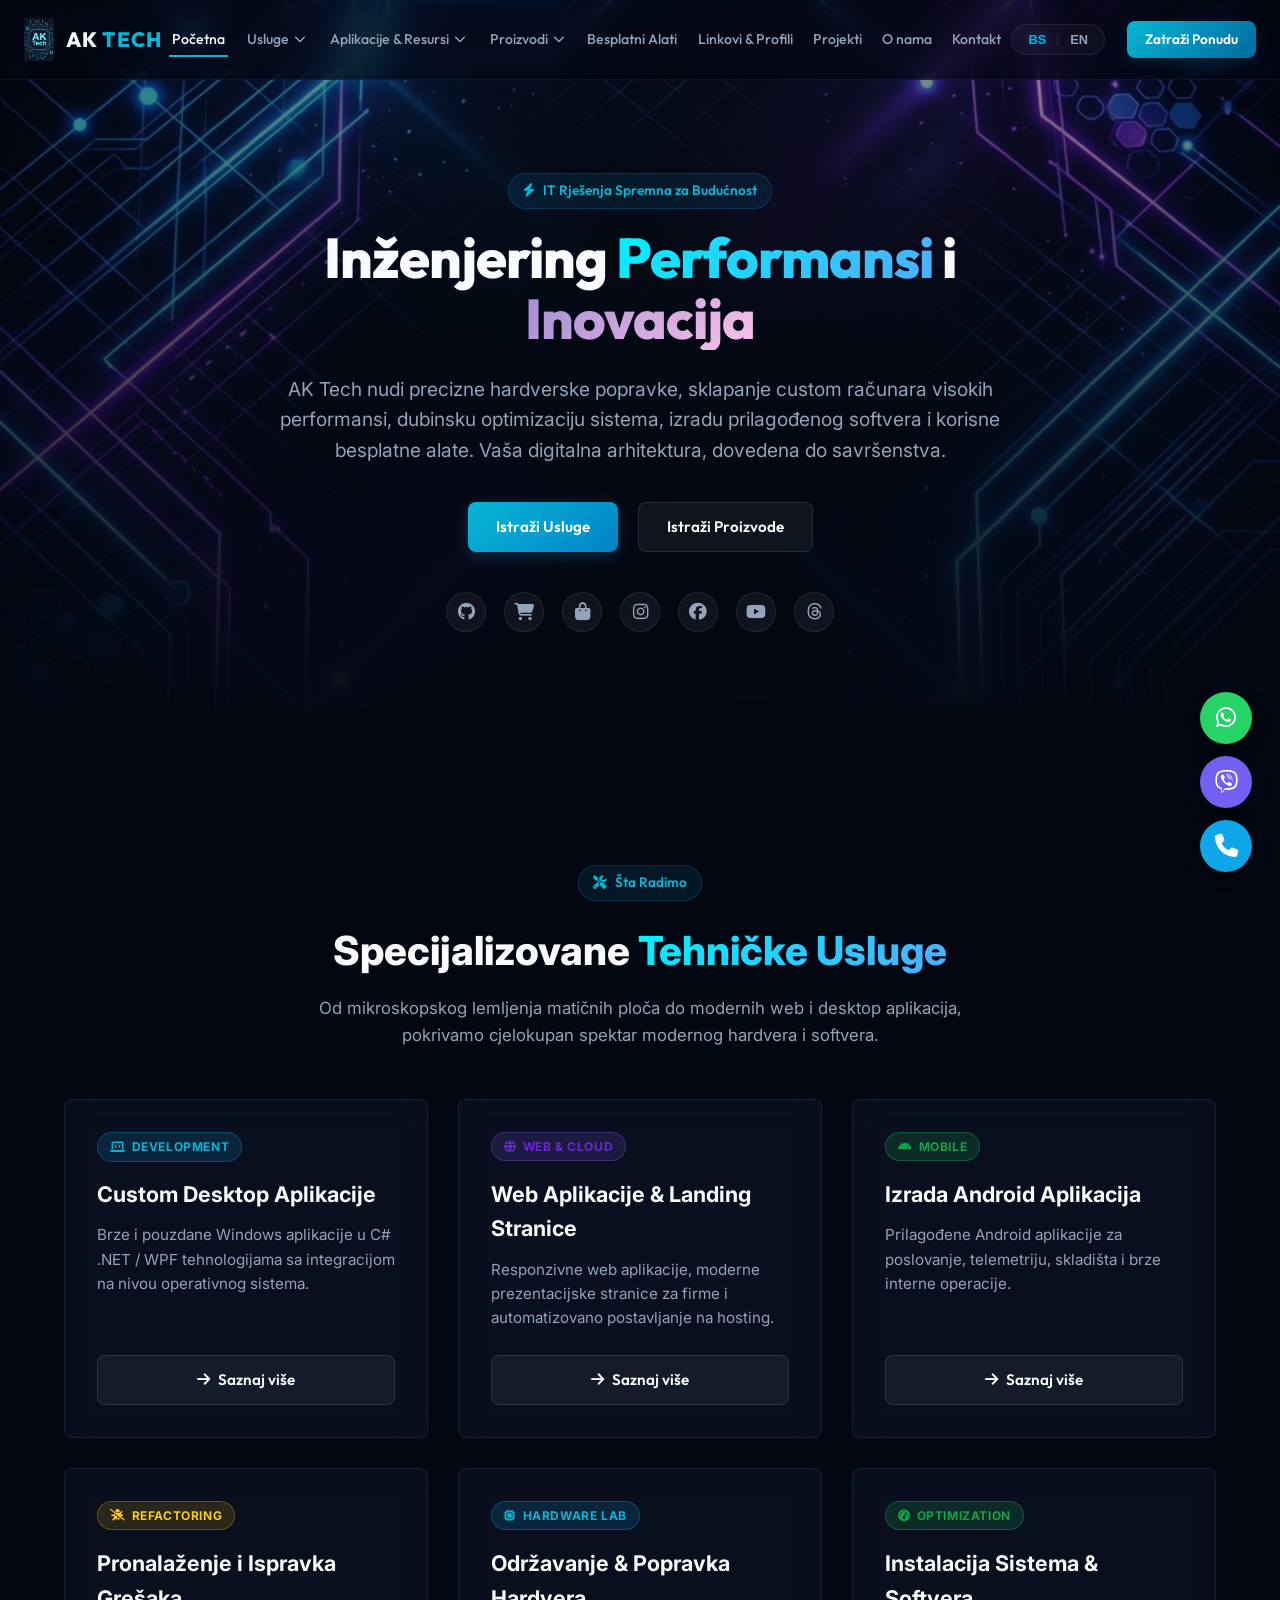
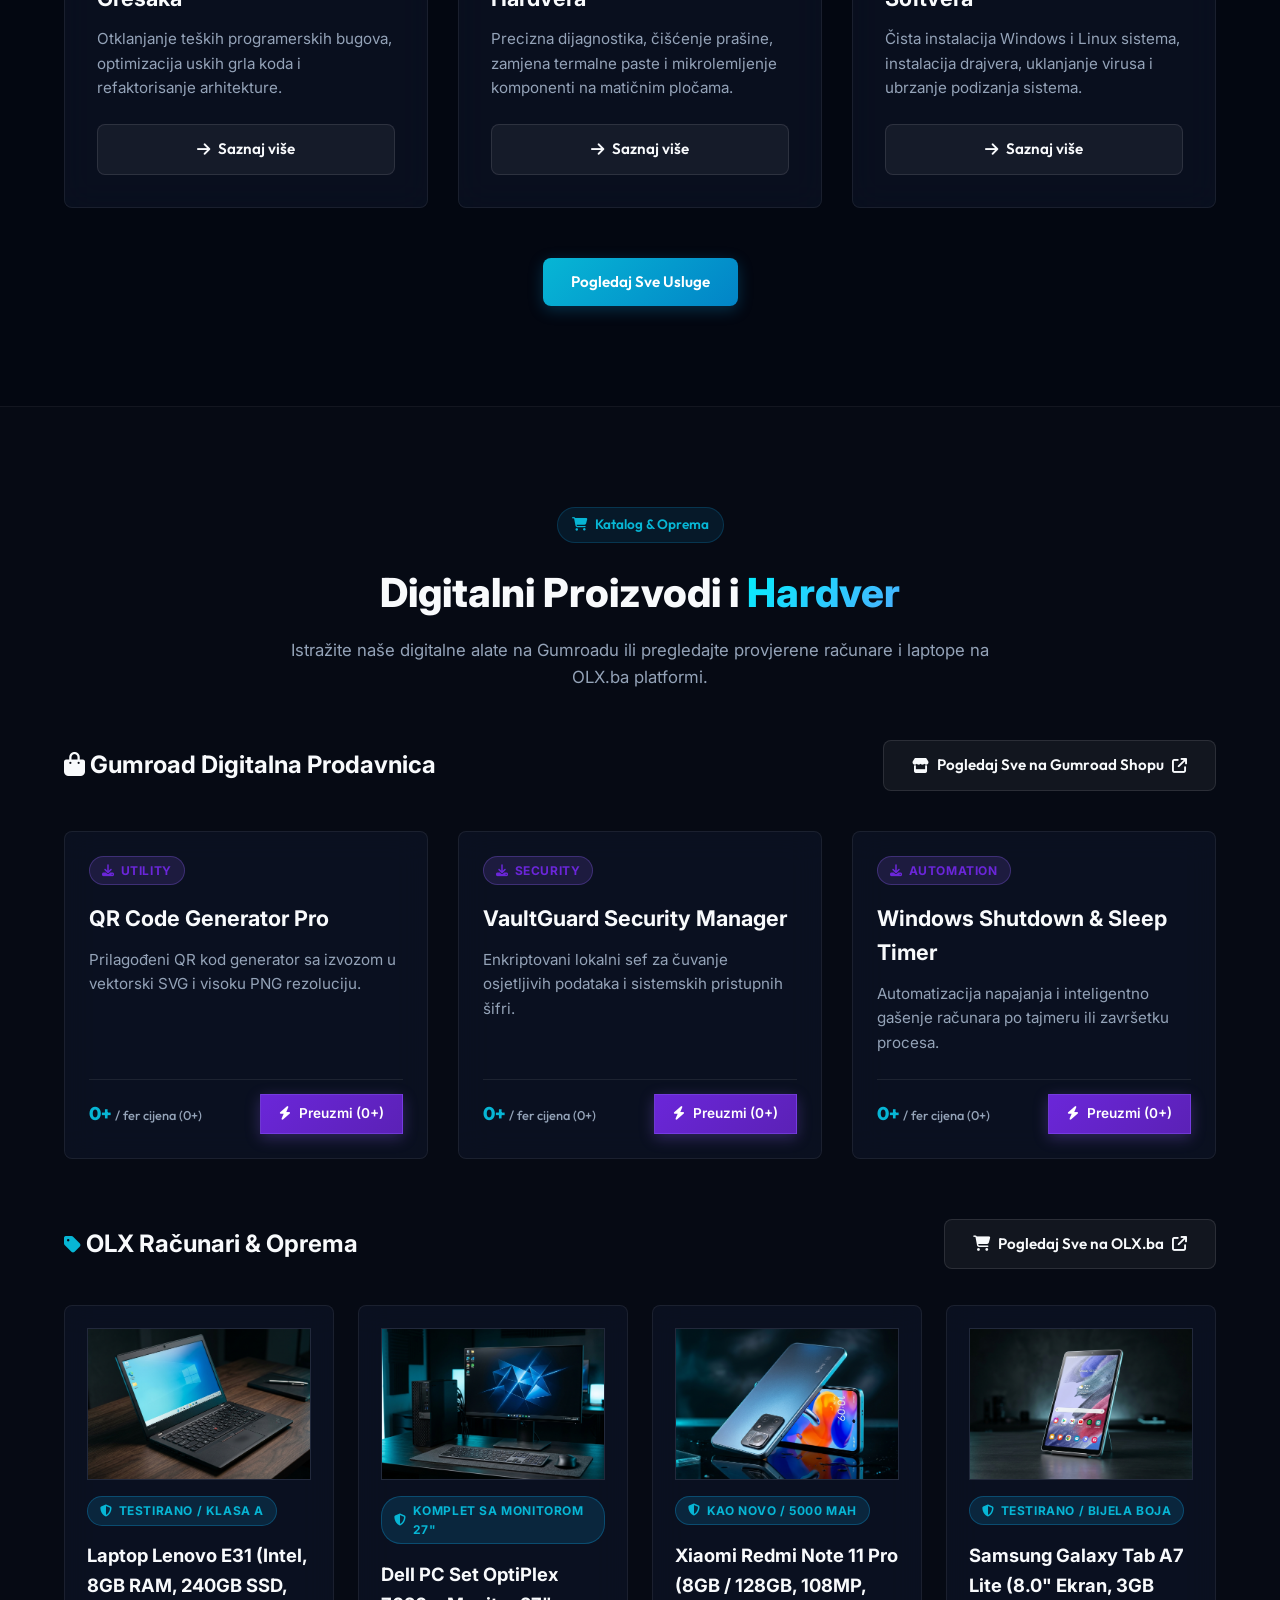
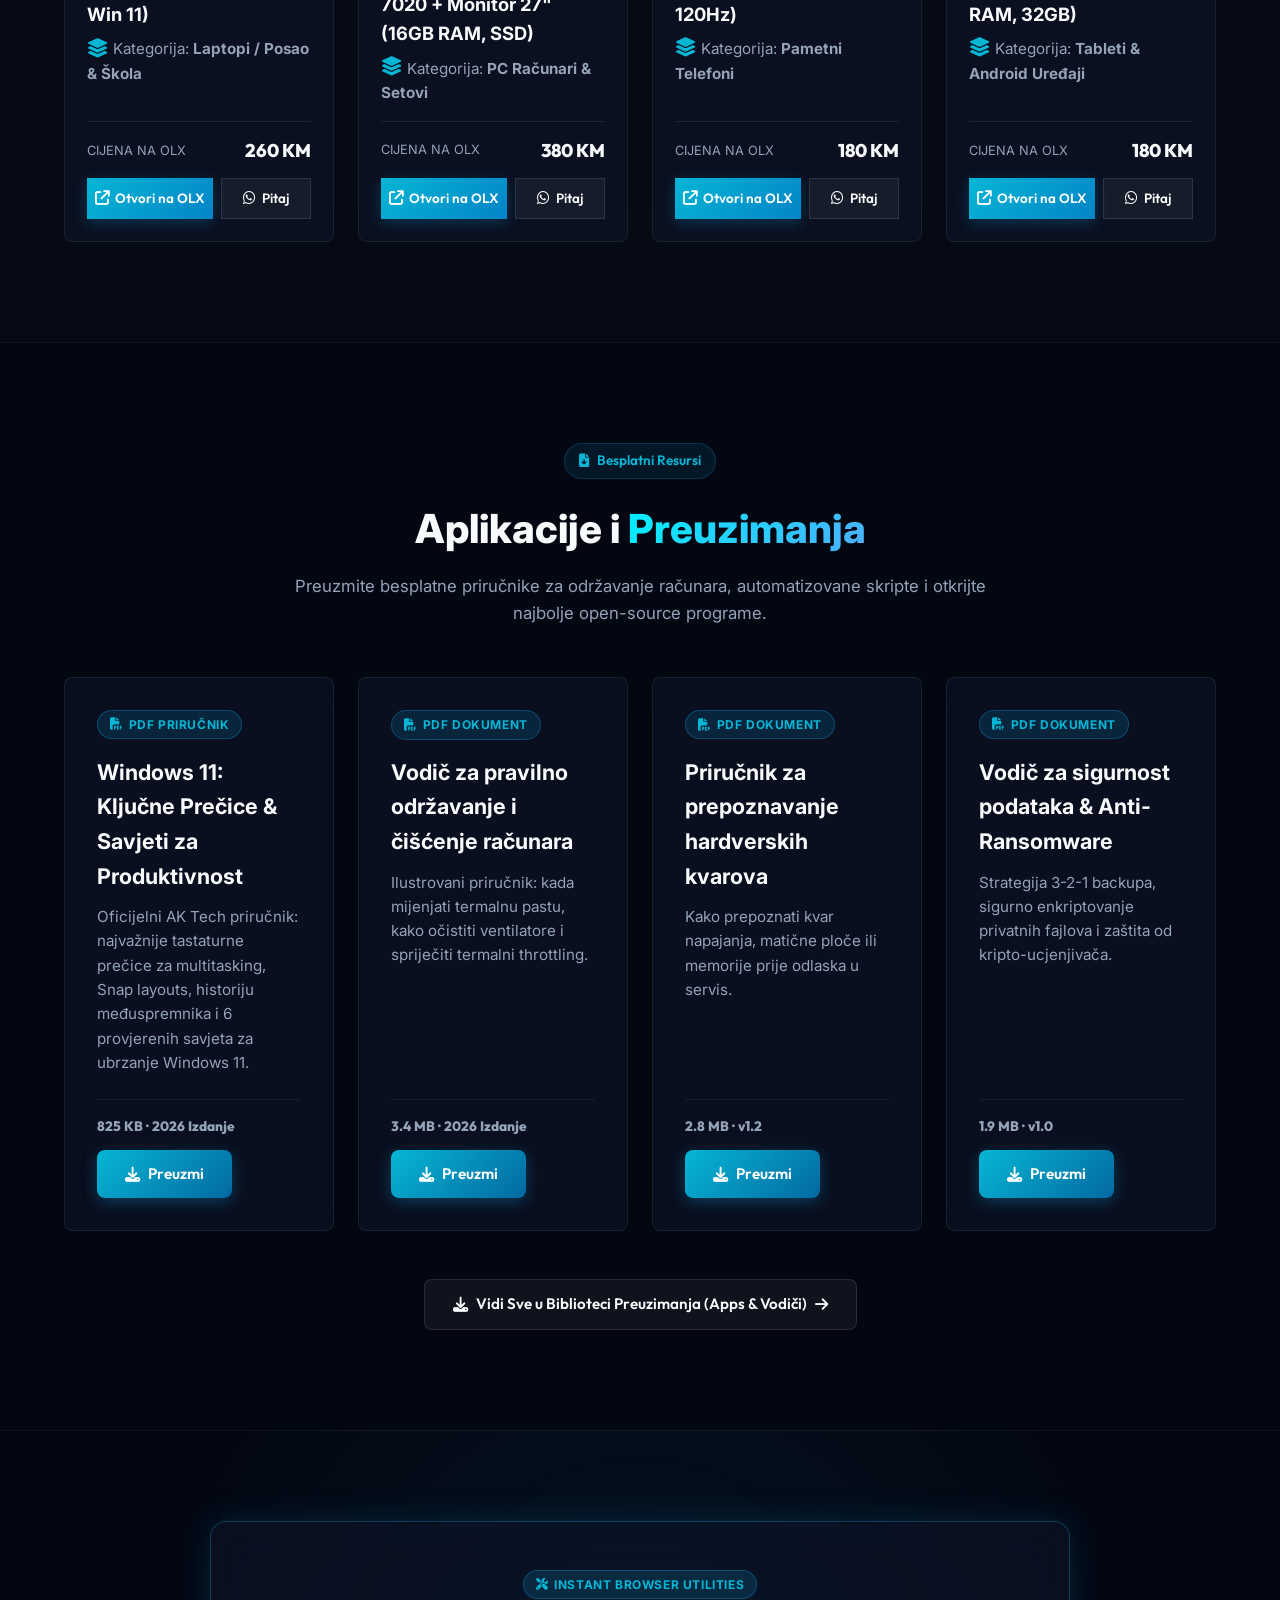
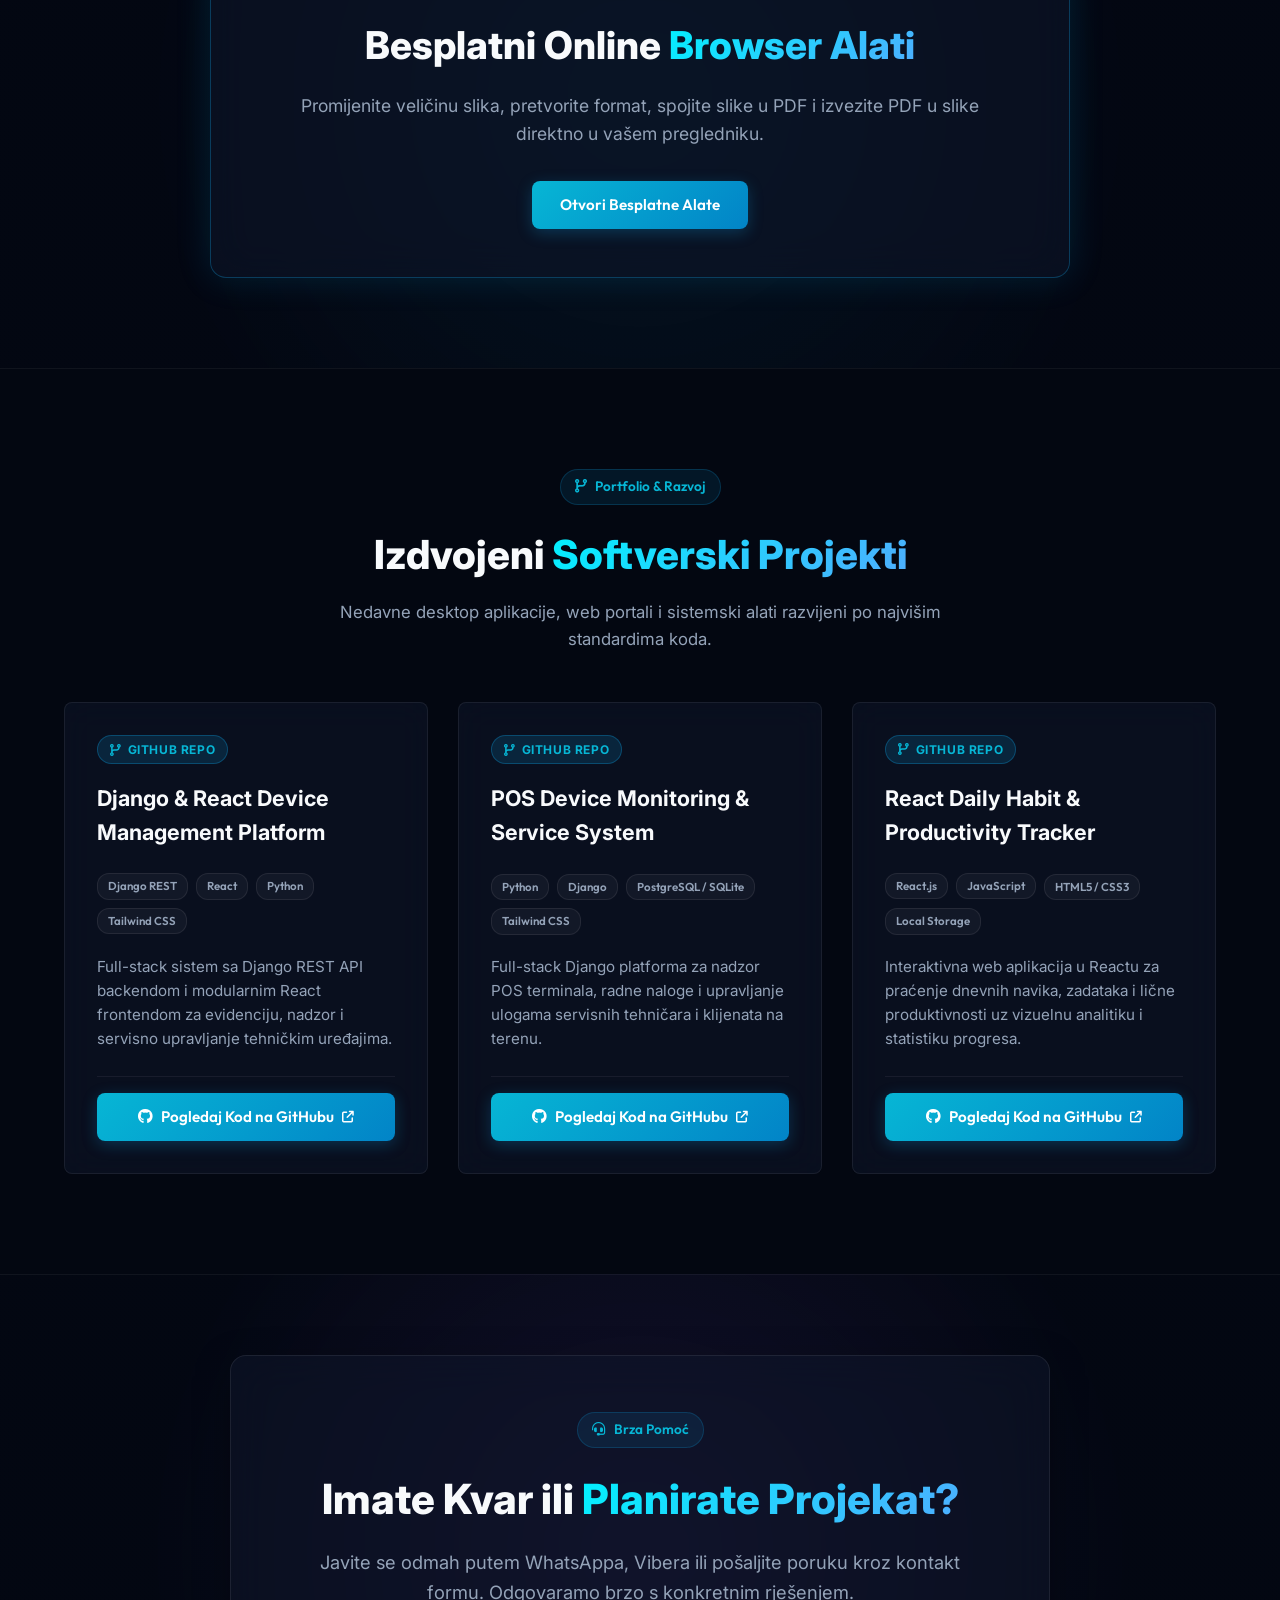
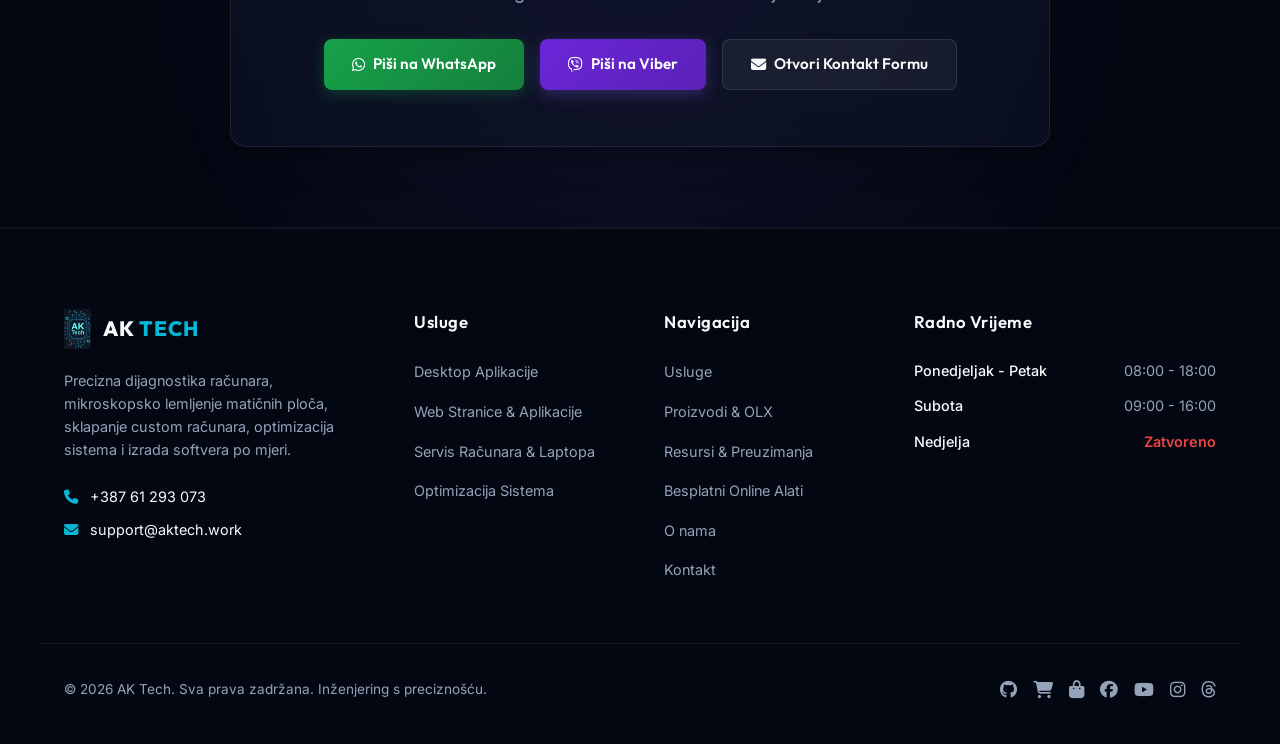
==== commit 08994807: "Fix English translations for submenus and headings, add Threads link, and create links sharing page" ====
--- a/index.html
+++ b/index.html
@@ -112,14 +112,15 @@
                             <i class="fa-solid fa-chevron-down dropdown-icon-chevron"></i>
                         </a>
                         <ul class="nav-dropdown-menu">
-                            <li><a href="services.html#desktop-dev" class="nav-dropdown-link"><i class="fa-solid fa-laptop-code"></i> Desktop Aplikacije</a></li>
-                            <li><a href="services.html#web-dev" class="nav-dropdown-link"><i class="fa-solid fa-globe"></i> Web & Landing Stranice</a></li>
-                            <li><a href="services.html#android-dev" class="nav-dropdown-link"><i class="fa-brands fa-android"></i> Android Aplikacije</a></li>
-                            <li><a href="services.html#debugging" class="nav-dropdown-link"><i class="fa-solid fa-bug-slash"></i> Debug & Fix Koda</a></li>
-                            <li><a href="services.html#photo-design" class="nav-dropdown-link"><i class="fa-solid fa-image"></i> Obrada Fotografija</a></li>
-                            <li><a href="services.html#video-social" class="nav-dropdown-link"><i class="fa-solid fa-clapperboard"></i> Video & Social Media</a></li>
-                            <li><a href="services.html#maintenance" class="nav-dropdown-link"><i class="fa-solid fa-screwdriver-wrench"></i> Servis & Održavanje</a></li>
-                            <li><a href="services.html#os-tuning" class="nav-dropdown-link"><i class="fa-solid fa-gauge-high"></i> Instalacija & Podešavanje OS</a></li>
+                            <li><a href="services.html" class="nav-dropdown-link" style="color: var(--color-cyan); font-weight: 600;"><i class="fa-solid fa-layer-group"></i> <span data-i18n="sub_all_services">Sve Usluge (Pregled)</span></a></li>
+                            <li><a href="services.html#desktop-dev" class="nav-dropdown-link"><i class="fa-solid fa-laptop-code"></i> <span data-i18n="sub_desktop_dev">Desktop Aplikacije</span></a></li>
+                            <li><a href="services.html#web-dev" class="nav-dropdown-link"><i class="fa-solid fa-globe"></i> <span data-i18n="sub_web_dev">Web & Landing Stranice</span></a></li>
+                            <li><a href="services.html#android-dev" class="nav-dropdown-link"><i class="fa-brands fa-android"></i> <span data-i18n="sub_android_dev">Android Aplikacije</span></a></li>
+                            <li><a href="services.html#debugging" class="nav-dropdown-link"><i class="fa-solid fa-bug-slash"></i> <span data-i18n="sub_debugging">Debug & Fix Koda</span></a></li>
+                            <li><a href="services.html#photo-design" class="nav-dropdown-link"><i class="fa-solid fa-image"></i> <span data-i18n="sub_photo_design">Obrada Fotografija</span></a></li>
+                            <li><a href="services.html#video-social" class="nav-dropdown-link"><i class="fa-solid fa-clapperboard"></i> <span data-i18n="sub_video_social">Video & Social Media</span></a></li>
+                            <li><a href="services.html#maintenance" class="nav-dropdown-link"><i class="fa-solid fa-screwdriver-wrench"></i> <span data-i18n="sub_maintenance">Servis & Održavanje</span></a></li>
+                            <li><a href="services.html#os-tuning" class="nav-dropdown-link"><i class="fa-solid fa-gauge-high"></i> <span data-i18n="sub_os_tuning">Instalacija & Podešavanje OS</span></a></li>
                         </ul>
                     </li>
 
@@ -130,10 +131,10 @@
                             <i class="fa-solid fa-chevron-down dropdown-icon-chevron"></i>
                         </a>
                         <ul class="nav-dropdown-menu">
-                            <li><a href="resources.html" class="nav-dropdown-link"><i class="fa-solid fa-folder-open"></i> Svi Resursi & Vodiči</a></li>
-                            <li><a href="downloads.html" class="nav-dropdown-link"><i class="fa-solid fa-download"></i> Biblioteka Preuzimanja</a></li>
-                            <li><a href="resources.html#open-source" class="nav-dropdown-link"><i class="fa-solid fa-code"></i> Open-Source Programi</a></li>
-                            <li><a href="resources.html#ai-tools" class="nav-dropdown-link"><i class="fa-solid fa-wand-magic-sparkles"></i> Preporučeni AI Alati</a></li>
+                            <li><a href="resources.html" class="nav-dropdown-link"><i class="fa-solid fa-folder-open"></i> <span data-i18n="sub_all_resources">Svi Resursi & Vodiči</span></a></li>
+                            <li><a href="downloads.html" class="nav-dropdown-link"><i class="fa-solid fa-download"></i> <span data-i18n="sub_downloads">Biblioteka Preuzimanja</span></a></li>
+                            <li><a href="resources.html#open-source" class="nav-dropdown-link"><i class="fa-solid fa-code"></i> <span data-i18n="sub_open_source">Open-Source Programi</span></a></li>
+                            <li><a href="resources.html#ai-tools" class="nav-dropdown-link"><i class="fa-solid fa-wand-magic-sparkles"></i> <span data-i18n="sub_ai_tools">Preporučeni AI Alati</span></a></li>
                         </ul>
                     </li>
 
@@ -144,14 +145,15 @@
                             <i class="fa-solid fa-chevron-down dropdown-icon-chevron"></i>
                         </a>
                         <ul class="nav-dropdown-menu">
-                            <li><a href="products.html" class="nav-dropdown-link"><i class="fa-solid fa-boxes-stacked"></i> Katalog Proizvoda</a></li>
-                            <li><a href="gumroad-products.html" class="nav-dropdown-link"><i class="fa-solid fa-store"></i> Gumroad Prodavnica</a></li>
-                            <li><a href="products.html#olx" class="nav-dropdown-link"><i class="fa-solid fa-cart-shopping"></i> OLX Računari & Oprema</a></li>
-                            <li><a href="products.html#group-devices" class="nav-dropdown-link"><i class="fa-solid fa-laptop"></i> Grupna Ponuda Uređaja</a></li>
+                            <li><a href="products.html" class="nav-dropdown-link"><i class="fa-solid fa-boxes-stacked"></i> <span data-i18n="sub_all_products">Katalog Proizvoda</span></a></li>
+                            <li><a href="gumroad-products.html" class="nav-dropdown-link"><i class="fa-solid fa-store"></i> <span data-i18n="sub_gumroad">Gumroad Prodavnica</span></a></li>
+                            <li><a href="products.html#olx" class="nav-dropdown-link"><i class="fa-solid fa-cart-shopping"></i> <span data-i18n="sub_olx">OLX Računari & Oprema</span></a></li>
+                            <li><a href="products.html#group-devices" class="nav-dropdown-link"><i class="fa-solid fa-laptop"></i> <span data-i18n="sub_group_devices">Grupna Ponuda Uređaja</span></a></li>
                         </ul>
                     </li>
 
                     <li><a href="tools.html" class="nav-link" data-i18n="nav_tools">Besplatni Alati</a></li>
+                    <li><a href="links.html" class="nav-link" data-i18n="nav_links_hub">Linkovi & Profili</a></li>
                     <li><a href="#projects" class="nav-link" data-i18n="nav_projects">Projekti</a></li>
                     <li><a href="about.html" class="nav-link" data-i18n="nav_about">O nama</a></li>
                     <li><a href="contact.html" class="nav-link contact-btn-link" data-i18n="nav_contact">Kontakt</a></li>
@@ -200,6 +202,7 @@
                     <a href="https://www.instagram.com/ak.tech.verse?exln=N3piMXA0NmQ5NzFv&utm_source=qr" target="_blank" class="social-icon-link" aria-label="Instagram"><i class="fa-brands fa-instagram"></i></a>
                     <a href="https://www.facebook.com/share/1A7irGQCFo/?mibextid=wwXIfr" target="_blank" class="social-icon-link" aria-label="Facebook"><i class="fa-brands fa-facebook"></i></a>
                     <a href="https://youtube.com/@aktechvers?si=SF_6i_wLMFAemTBW" target="_blank" class="social-icon-link" aria-label="YouTube"><i class="fa-brands fa-youtube"></i></a>
+                    <a href="https://www.threads.com/@ak.tech.verse?igshid=NTc4MTIwNjQ2YQ==" target="_blank" class="social-icon-link" aria-label="Threads" title="Threads"><i class="fa-brands fa-threads"></i></a>
                 </div>
             </div>
         </div>
@@ -449,6 +452,7 @@
                 <a href="https://www.facebook.com/share/1A7irGQCFo/?mibextid=wwXIfr" target="_blank" aria-label="Facebook" title="Facebook"><i class="fa-brands fa-facebook"></i></a>
                 <a href="https://youtube.com/@aktechvers?si=SF_6i_wLMFAemTBW" target="_blank" aria-label="YouTube" title="YouTube"><i class="fa-brands fa-youtube"></i></a>
                 <a href="https://www.instagram.com/ak.tech.verse?exln=N3piMXA0NmQ5NzFv&utm_source=qr" target="_blank" aria-label="Instagram" title="Instagram"><i class="fa-brands fa-instagram"></i></a>
+                <a href="https://www.threads.com/@ak.tech.verse?igshid=NTc4MTIwNjQ2YQ==" target="_blank" aria-label="Threads" title="Threads"><i class="fa-brands fa-threads"></i></a>
             </div>
         </div>
     </footer>
--- a/style/style.css
+++ b/style/style.css
@@ -331,20 +331,33 @@
 .mobile-toggle {
     display: none;
     flex-direction: column;
-    justify-content: space-between;
-    width: 24px;
-    height: 18px;
-    background: transparent;
-    border: none;
+    justify-content: center;
+    align-items: center;
+    gap: 5px;
+    width: 42px;
+    height: 42px;
+    padding: 8px;
+    background: rgba(255, 255, 255, 0.04);
+    border: 1px solid rgba(255, 255, 255, 0.08);
+    border-radius: 8px;
     cursor: pointer;
     z-index: 1001;
+    transition: var(--transition-smooth);
+}
+
+.mobile-toggle:hover,
+.mobile-toggle:active,
+.mobile-toggle.open {
+    background: rgba(14, 165, 233, 0.12);
+    border-color: rgba(14, 165, 233, 0.3);
 }
 
 .mobile-toggle .bar {
-    width: 100%;
+    width: 22px;
     height: 2px;
     background: var(--text-main);
-    transition: var(--transition-smooth);
+    border-radius: 2px;
+    transition: transform 0.25s ease, opacity 0.2s ease;
 }
 
 /* ==========================================================================
@@ -1165,58 +1178,121 @@
     }
 
     /* Mobile Hamburger Menu Activation */
+    :root {
+        --header-height: 70px;
+    }
+
+    .main-header {
+        height: 70px;
+    }
+
     .mobile-toggle {
         display: flex;
     }
     
     .nav-menu {
+        display: block;
         position: fixed;
-        top: var(--header-height);
+        top: 70px;
         left: 0;
         width: 100%;
-        height: calc(100vh - var(--header-height));
-        background: rgba(3, 7, 18, 0.98);
-        backdrop-filter: blur(20px);
-        -webkit-backdrop-filter: blur(20px);
+        height: calc(100vh - 70px);
+        height: calc(100dvh - 70px);
+        background: rgba(4, 8, 20, 0.98);
+        backdrop-filter: blur(25px);
+        -webkit-backdrop-filter: blur(25px);
         border-top: 1px solid rgba(255, 255, 255, 0.08);
-        padding: 30px 24px 60px;
-        transform: translateY(-100%);
+        padding: 16px 16px 100px;
+        transform: translateY(-8px);
         opacity: 0;
+        visibility: hidden;
         pointer-events: none;
-        transition: var(--transition-smooth);
+        transition: opacity 0.25s ease, transform 0.25s ease, visibility 0.25s ease;
         z-index: 999;
         overflow-y: auto;
+        -webkit-overflow-scrolling: touch;
+        overscroll-behavior: contain;
     }
     
     .nav-menu.open {
         transform: translateY(0);
         opacity: 1;
-        pointer-events: all;
+        visibility: visible;
+        pointer-events: auto;
     }
     
     .nav-list {
+        display: flex;
         flex-direction: column;
-        align-items: center;
-        gap: 20px;
+        align-items: stretch;
+        gap: 8px;
         width: 100%;
+        max-width: 520px;
+        margin: 0 auto;
+        padding: 0;
         height: auto;
+        list-style: none;
     }
 
     .nav-list > li {
         width: 100%;
-        justify-content: center;
+        display: flex;
+        flex-direction: column;
+        align-items: stretch;
+        justify-content: flex-start;
         height: auto;
     }
     
     .nav-link {
-        font-size: 1.15rem;
-        padding: 8px 16px;
-        text-align: center;
-        justify-content: center;
+        font-size: 1rem;
+        font-weight: 600;
+        padding: 12px 16px;
+        text-align: left;
+        display: flex;
+        align-items: center;
+        justify-content: space-between;
+        width: 100%;
+        color: #cbd5e1;
+        background: rgba(255, 255, 255, 0.02);
+        border: 1px solid rgba(255, 255, 255, 0.05);
+        border-radius: 10px;
+        transition: all 0.2s ease;
+    }
+
+    .nav-link::after {
+        display: none !important;
+    }
+
+    .nav-link:hover,
+    .nav-link:active,
+    .nav-link.active {
+        color: #ffffff;
+        background: rgba(14, 165, 233, 0.09);
+        border-color: rgba(14, 165, 233, 0.28);
     }
     
     .btn-nav-cta {
-        display: none; /* Hide top bar button on mobile, rely on menu contact links */
+        display: none; /* Hide top bar button on mobile */
+    }
+
+    /* Prominent Mobile Contact CTA Button */
+    .contact-btn-link {
+        margin-top: 10px;
+        background: linear-gradient(135deg, var(--color-cyan) 0%, #0284c7 100%) !important;
+        color: #ffffff !important;
+        border-color: transparent !important;
+        justify-content: center !important;
+        text-align: center !important;
+        font-weight: 700 !important;
+        padding: 14px 20px !important;
+        box-shadow: 0 4px 18px rgba(14, 165, 233, 0.25) !important;
+    }
+
+    .contact-btn-link:hover,
+    .contact-btn-link:active {
+        background: linear-gradient(135deg, #38bdf8 0%, #0369a1 100%) !important;
+        color: #ffffff !important;
+        transform: translateY(-1px);
     }
 }
 
@@ -1285,13 +1361,13 @@
 
 /* Animations for open hamburger menu toggle */
 .mobile-toggle.open .bar:nth-child(1) {
-    transform: translateY(8px) rotate(45deg);
+    transform: translateY(7px) rotate(45deg);
 }
 .mobile-toggle.open .bar:nth-child(2) {
     opacity: 0;
 }
 .mobile-toggle.open .bar:nth-child(3) {
-    transform: translateY(-8px) rotate(-45deg);
+    transform: translateY(-7px) rotate(-45deg);
 }
 
 /* ==========================================================================
@@ -1346,6 +1422,34 @@
 @media (max-width: 768px) {
     .lang-switcher {
         margin-right: 0;
+    }
+}
+
+@media (max-width: 480px) {
+    .nav-container {
+        padding: 0 14px;
+    }
+    .logo-area {
+        gap: 8px;
+    }
+    .nav-logo {
+        height: 38px;
+    }
+    .logo-text {
+        font-size: 1.15rem;
+    }
+    .nav-actions {
+        gap: 8px;
+    }
+    .lang-switcher {
+        padding: 3px 8px;
+        font-size: 0.74rem;
+        gap: 4px;
+    }
+    .mobile-toggle {
+        width: 38px;
+        height: 38px;
+        padding: 7px;
     }
 }
 
@@ -1460,31 +1564,136 @@
 @media (max-width: 1024px) {
     .nav-item-dropdown {
         width: 100%;
-        text-align: center;
+        display: flex;
+        flex-direction: column;
+        align-items: stretch;
+        height: auto;
+        position: static;
+        padding: 0;
+        margin: 0;
+    }
+
+    .dropdown-toggle-link {
+        width: 100%;
+        display: flex;
+        align-items: center;
+        justify-content: space-between;
+        cursor: pointer;
+        padding: 12px 16px;
+        border-radius: 10px;
+        font-size: 1rem;
+        font-weight: 600;
+        color: #cbd5e1;
+        background: rgba(255, 255, 255, 0.02);
+        border: 1px solid rgba(255, 255, 255, 0.05);
+        transition: all 0.2s ease;
+        text-decoration: none;
+    }
+
+    .dropdown-icon-chevron {
+        width: 28px;
+        height: 28px;
+        display: inline-flex;
+        align-items: center;
+        justify-content: center;
+        border-radius: 6px;
+        background: rgba(255, 255, 255, 0.05);
+        color: var(--text-muted);
+        font-size: 0.75rem;
+        transform: rotate(0deg);
+        transition: transform 0.3s cubic-bezier(0.4, 0, 0.2, 1), background 0.2s, color 0.2s;
+    }
+
+    .nav-item-dropdown.mobile-open > .dropdown-toggle-link {
+        background: rgba(14, 165, 233, 0.12);
+        border-color: rgba(14, 165, 233, 0.35);
+        color: #ffffff;
+    }
+
+    .nav-item-dropdown.mobile-open .dropdown-icon-chevron {
+        transform: rotate(180deg);
+        background: rgba(14, 165, 233, 0.25);
+        color: var(--color-cyan);
     }
     
     .nav-dropdown-menu {
-        position: static;
-        transform: none;
-        box-shadow: none;
-        background: rgba(255, 255, 255, 0.02);
-        border: 1px solid rgba(255, 255, 255, 0.05);
-        border-radius: var(--border-radius-sm);
-        margin: 8px 0;
+        display: block !important;
+        position: static !important;
+        transform: none !important;
+        box-shadow: none !important;
+        width: 100% !important;
+        min-width: 0 !important;
+        background: rgba(8, 14, 28, 0.85) !important;
+        border: 1px solid rgba(255, 255, 255, 0.06) !important;
+        border-radius: 10px !important;
+        margin: 6px 0 4px !important;
+        max-height: 0;
+        opacity: 0;
+        visibility: hidden;
+        overflow: hidden;
+        padding: 0 6px !important;
+        list-style: none;
+        transition: max-height 0.35s cubic-bezier(0.4, 0, 0.2, 1), opacity 0.25s ease, padding 0.25s ease, visibility 0.25s ease !important;
+    }
+
+    .nav-dropdown-menu::before {
+        display: none !important;
+    }
+    
+    .nav-item-dropdown.mobile-open .nav-dropdown-menu {
+        max-height: 700px;
         opacity: 1;
         visibility: visible;
-        pointer-events: auto;
-        display: none;
+        padding: 6px !important;
+    }
+
+    .nav-dropdown-menu li {
         width: 100%;
-    }
-    
-    .nav-item-dropdown.mobile-open .nav-dropdown-menu {
         display: block;
+        margin: 0;
+        padding: 0;
     }
     
     .nav-dropdown-link {
-        justify-content: center;
-        padding: 12px 16px;
+        display: flex !important;
+        align-items: center !important;
+        justify-content: flex-start !important;
+        gap: 12px !important;
+        padding: 11px 14px !important;
+        font-size: 0.92rem !important;
+        font-weight: 500 !important;
+        color: #94a3b8 !important;
+        border-radius: 8px !important;
+        text-align: left !important;
+        text-decoration: none !important;
+        transition: all 0.2s ease !important;
+        border-bottom: 1px solid rgba(255, 255, 255, 0.03);
+    }
+
+    .nav-dropdown-menu li:last-child .nav-dropdown-link {
+        border-bottom: none;
+    }
+
+    .nav-dropdown-link i {
+        width: 20px !important;
+        font-size: 0.95rem !important;
+        color: var(--color-cyan) !important;
+        text-align: center !important;
+        flex-shrink: 0 !important;
+        transition: transform 0.2s ease !important;
+    }
+
+    .nav-dropdown-link:hover,
+    .nav-dropdown-link:active {
+        color: #ffffff !important;
+        background: rgba(14, 165, 233, 0.12) !important;
+        padding-left: 18px !important;
+    }
+
+    .nav-dropdown-link:hover i,
+    .nav-dropdown-link:active i {
+        color: var(--color-cyan) !important;
+        transform: scale(1.15) !important;
     }
 }
 
@@ -2085,3 +2294,265 @@
 .portal-card-title-link:hover {
     color: var(--color-cyan);
 }
+
+/* ==========================================================================
+   LINKS & SHARE HUB STYLES (links.html)
+   ========================================================================== */
+.links-hub-container {
+    max-width: 740px;
+    margin: 0 auto;
+    display: flex;
+    flex-direction: column;
+    gap: 16px;
+}
+
+.link-row-card {
+    background: rgba(10, 15, 29, 0.7);
+    border: 1px solid rgba(255, 255, 255, 0.08);
+    border-radius: var(--border-radius-md);
+    backdrop-filter: blur(14px);
+    -webkit-backdrop-filter: blur(14px);
+    transition: transform 0.25s ease, border-color 0.25s ease, box-shadow 0.25s ease;
+    overflow: hidden;
+}
+
+.link-row-card:hover {
+    border-color: rgba(14, 165, 233, 0.45);
+    box-shadow: 0 10px 30px rgba(0, 0, 0, 0.5), 0 0 20px rgba(14, 165, 233, 0.12);
+    transform: translateY(-2px);
+}
+
+.link-row-header {
+    display: flex;
+    align-items: center;
+    justify-content: space-between;
+    padding: 16px 20px;
+    gap: 16px;
+}
+
+.link-main-anchor {
+    display: flex;
+    align-items: center;
+    gap: 16px;
+    flex: 1;
+    min-width: 200px;
+    text-decoration: none;
+    color: inherit;
+}
+
+.link-brand-icon {
+    width: 48px;
+    height: 48px;
+    border-radius: 12px;
+    display: flex;
+    align-items: center;
+    justify-content: center;
+    font-size: 1.4rem;
+    flex-shrink: 0;
+    transition: transform 0.25s ease, box-shadow 0.25s ease;
+}
+
+.link-main-anchor:hover .link-brand-icon {
+    transform: scale(1.1);
+}
+
+/* Brand specific icon colors and glows */
+.icon-github { background: rgba(255, 255, 255, 0.1); color: #ffffff; border: 1px solid rgba(255, 255, 255, 0.2); }
+.icon-olx { background: rgba(14, 165, 233, 0.15); color: var(--color-cyan); border: 1px solid rgba(14, 165, 233, 0.3); }
+.icon-gumroad { background: rgba(255, 144, 232, 0.15); color: #ff90e8; border: 1px solid rgba(255, 144, 232, 0.3); }
+.icon-instagram { background: linear-gradient(135deg, rgba(131, 58, 180, 0.2), rgba(253, 29, 29, 0.2), rgba(252, 176, 69, 0.2)); color: #f56040; border: 1px solid rgba(253, 29, 29, 0.35); }
+.icon-threads { background: rgba(255, 255, 255, 0.1); color: #ffffff; border: 1px solid rgba(255, 255, 255, 0.25); }
+.icon-facebook { background: rgba(24, 119, 242, 0.15); color: #1877f2; border: 1px solid rgba(24, 119, 242, 0.3); }
+.icon-youtube { background: rgba(255, 0, 0, 0.15); color: #ff0000; border: 1px solid rgba(255, 0, 0, 0.3); }
+.icon-whatsapp { background: rgba(37, 211, 102, 0.15); color: #25d366; border: 1px solid rgba(37, 211, 102, 0.3); }
+.icon-viber { background: rgba(115, 96, 242, 0.15); color: #7360f2; border: 1px solid rgba(115, 96, 242, 0.3); }
+.icon-phone { background: rgba(14, 165, 233, 0.15); color: var(--color-cyan); border: 1px solid rgba(14, 165, 233, 0.3); }
+.icon-email { background: rgba(245, 158, 11, 0.15); color: #f59e0b; border: 1px solid rgba(245, 158, 11, 0.3); }
+.icon-web { background: rgba(6, 182, 212, 0.15); color: #06b6d4; border: 1px solid rgba(6, 182, 212, 0.3); }
+
+.link-text-content {
+    flex: 1;
+    min-width: 0;
+}
+
+.link-title {
+    font-family: var(--font-heading);
+    font-size: 1.05rem;
+    font-weight: 700;
+    color: var(--text-main);
+    margin: 0 0 3px 0;
+    transition: color 0.2s ease;
+}
+
+.link-main-anchor:hover .link-title {
+    color: var(--color-cyan);
+}
+
+.link-handle {
+    font-size: 0.85rem;
+    color: var(--text-muted);
+    margin: 0;
+    white-space: nowrap;
+    overflow: hidden;
+    text-overflow: ellipsis;
+}
+
+.link-external-icon {
+    font-size: 0.85rem;
+    color: var(--text-muted);
+    opacity: 0.5;
+    transition: opacity 0.2s ease, transform 0.2s ease;
+    margin-left: 6px;
+    flex-shrink: 0;
+}
+
+.link-main-anchor:hover .link-external-icon {
+    opacity: 1;
+    transform: translate(2px, -2px);
+    color: var(--color-cyan);
+}
+
+.link-actions-group {
+    display: flex;
+    align-items: center;
+    gap: 8px;
+    flex-shrink: 0;
+}
+
+.btn-link-action {
+    display: inline-flex;
+    align-items: center;
+    gap: 6px;
+    padding: 8px 14px;
+    border-radius: 8px;
+    font-family: var(--font-heading);
+    font-size: 0.84rem;
+    font-weight: 600;
+    background: rgba(255, 255, 255, 0.04);
+    border: 1px solid rgba(255, 255, 255, 0.08);
+    color: var(--text-muted);
+    cursor: pointer;
+    transition: all 0.2s ease;
+    white-space: nowrap;
+}
+
+.btn-link-action:hover {
+    background: rgba(255, 255, 255, 0.09);
+    color: var(--text-main);
+    border-color: rgba(255, 255, 255, 0.2);
+}
+
+.btn-link-action.copied {
+    background: rgba(34, 197, 94, 0.2) !important;
+    border-color: rgba(34, 197, 94, 0.5) !important;
+    color: #4ade80 !important;
+}
+
+.btn-qr-link.active {
+    background: rgba(14, 165, 233, 0.2) !important;
+    border-color: rgba(14, 165, 233, 0.5) !important;
+    color: var(--color-cyan) !important;
+}
+
+/* Expandable QR Drawer */
+.qr-drawer {
+    max-height: 0;
+    opacity: 0;
+    visibility: hidden;
+    overflow: hidden;
+    transition: max-height 0.35s cubic-bezier(0.4, 0, 0.2, 1), opacity 0.25s ease;
+    border-top: 1px solid transparent;
+    background: rgba(4, 8, 20, 0.9);
+}
+
+.qr-drawer.open {
+    max-height: 420px;
+    opacity: 1;
+    visibility: visible;
+    border-top-color: rgba(255, 255, 255, 0.08);
+}
+
+.qr-drawer-inner {
+    display: flex;
+    align-items: center;
+    justify-content: center;
+    gap: 24px;
+    padding: 24px 20px;
+    flex-wrap: wrap;
+}
+
+.qr-canvas-box {
+    background: #ffffff;
+    padding: 10px;
+    border-radius: 12px;
+    box-shadow: 0 10px 25px rgba(0, 0, 0, 0.6), 0 0 15px rgba(14, 165, 233, 0.25);
+    display: flex;
+    align-items: center;
+    justify-content: center;
+}
+
+.qr-canvas-box img,
+.qr-canvas-box canvas {
+    display: block;
+    width: 150px;
+    height: 150px;
+}
+
+.qr-meta {
+    display: flex;
+    flex-direction: column;
+    gap: 10px;
+    max-width: 320px;
+}
+
+.qr-prompt {
+    font-size: 0.92rem;
+    font-weight: 600;
+    color: var(--text-main);
+    margin: 0;
+}
+
+.qr-url-badge {
+    font-family: monospace;
+    font-size: 0.8rem;
+    background: rgba(255, 255, 255, 0.05);
+    border: 1px solid rgba(255, 255, 255, 0.1);
+    padding: 6px 10px;
+    border-radius: 6px;
+    color: var(--color-cyan);
+    word-break: break-all;
+}
+
+.qr-cta-row {
+    margin-top: 4px;
+}
+
+@media (max-width: 640px) {
+    .link-row-header {
+        flex-direction: column;
+        align-items: stretch;
+        gap: 14px;
+        padding: 16px;
+    }
+    .link-main-anchor {
+        width: 100%;
+    }
+    .link-actions-group {
+        width: 100%;
+        display: flex;
+        gap: 8px;
+    }
+    .btn-link-action {
+        flex: 1;
+        justify-content: center;
+        padding: 10px 12px;
+    }
+    .qr-drawer-inner {
+        flex-direction: column;
+        text-align: center;
+        gap: 16px;
+    }
+    .qr-meta {
+        align-items: center;
+    }
+}
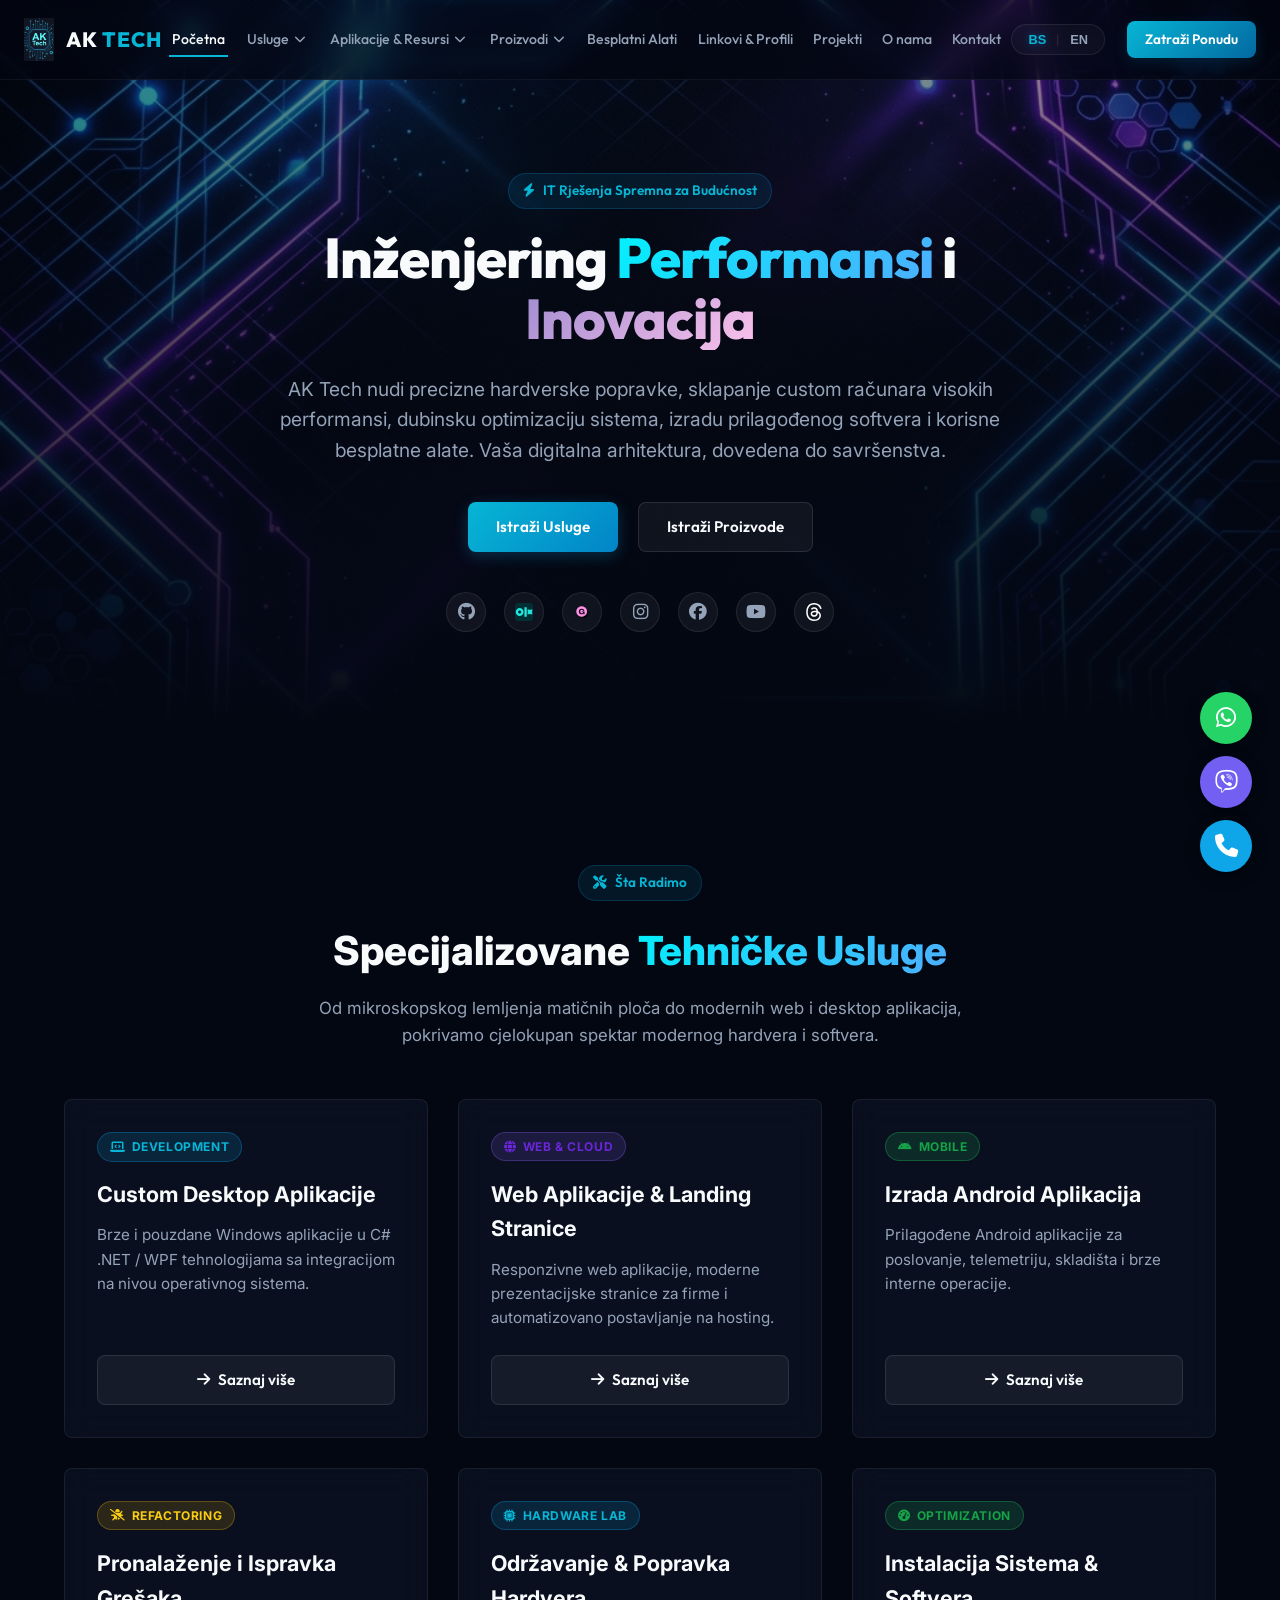
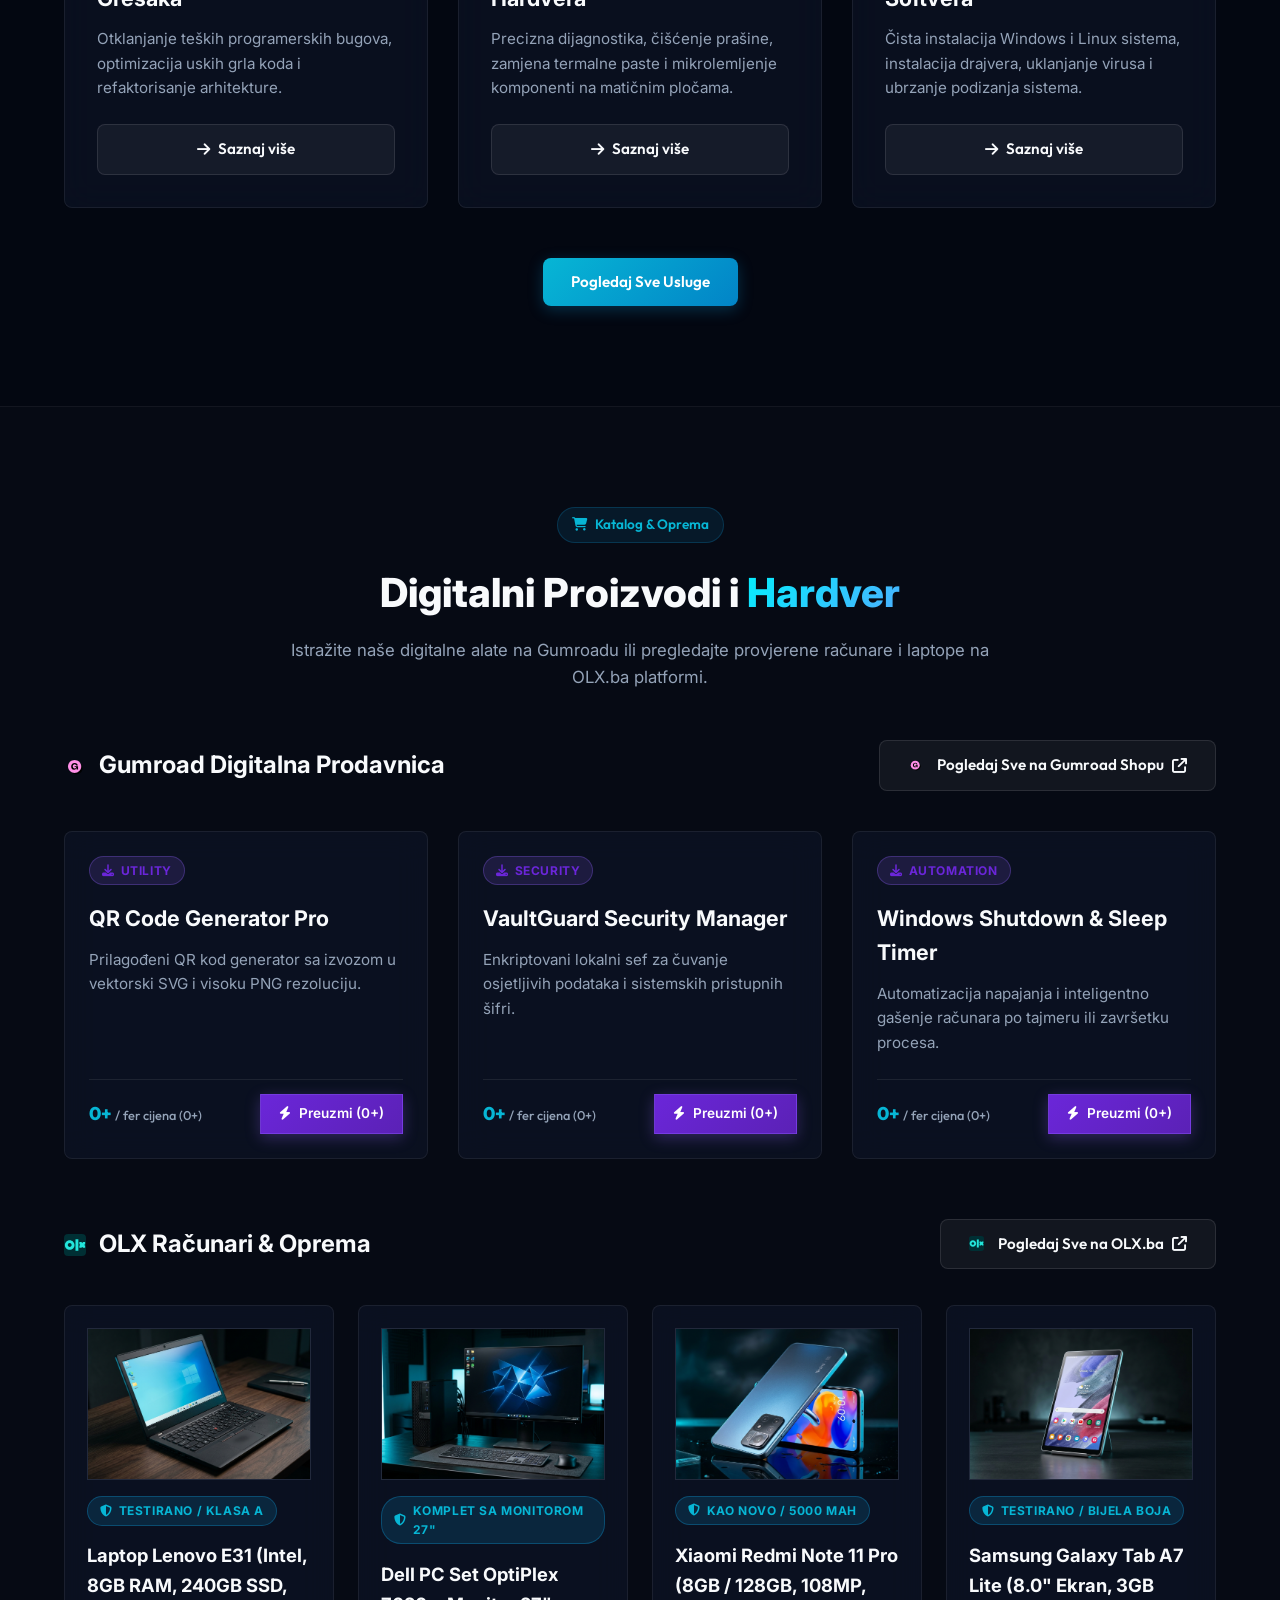
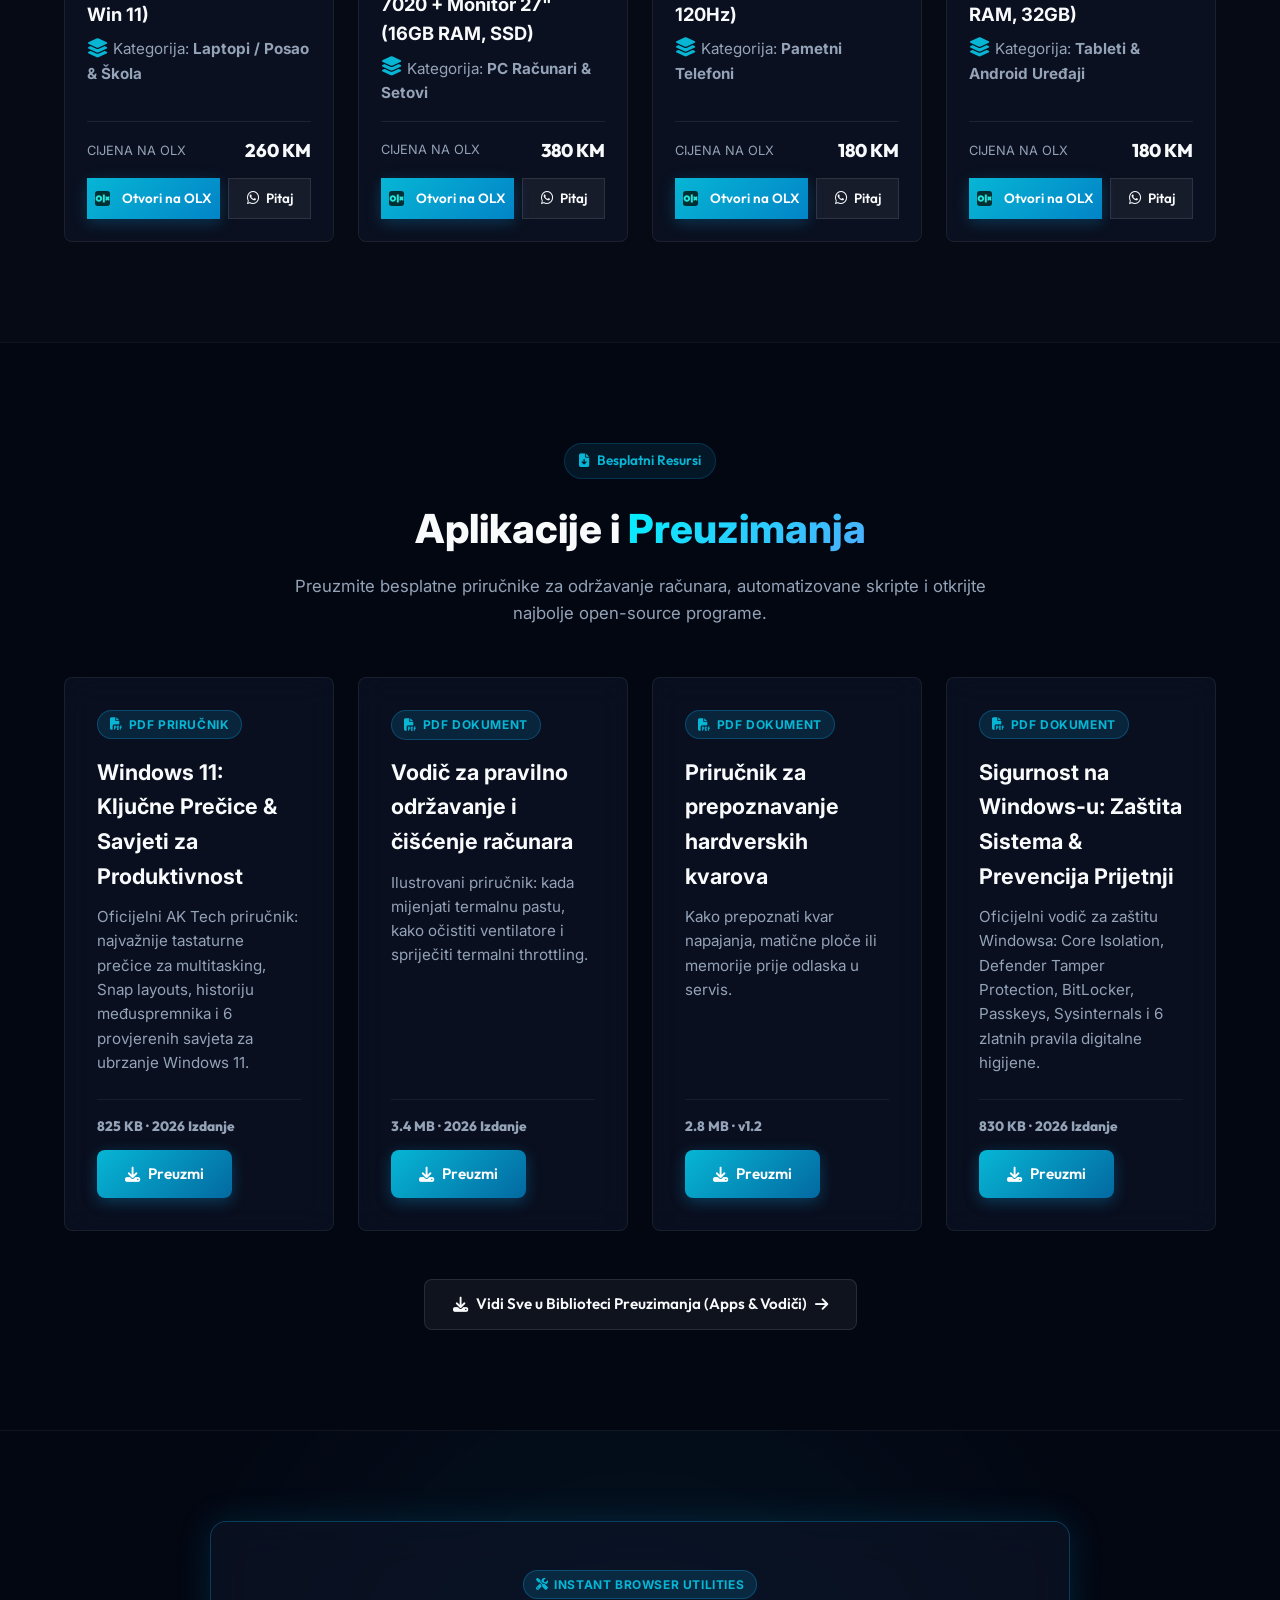
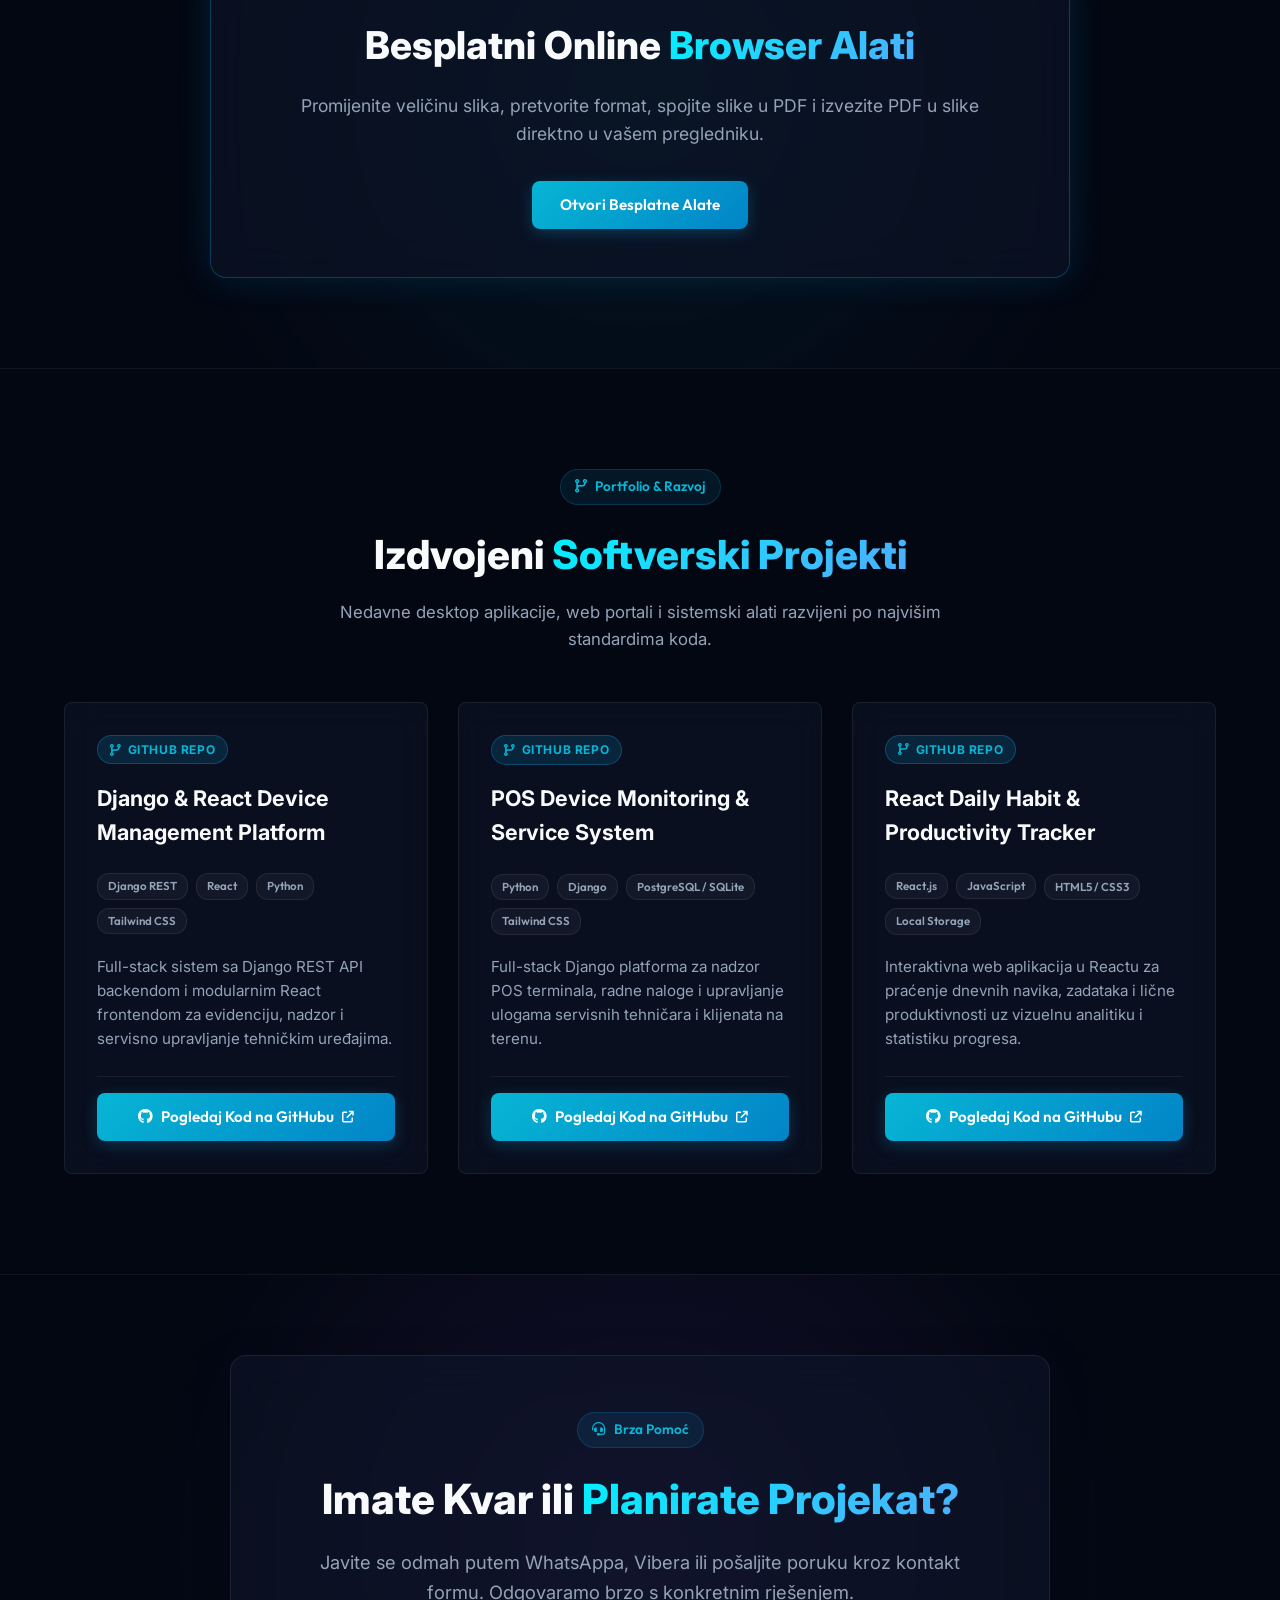
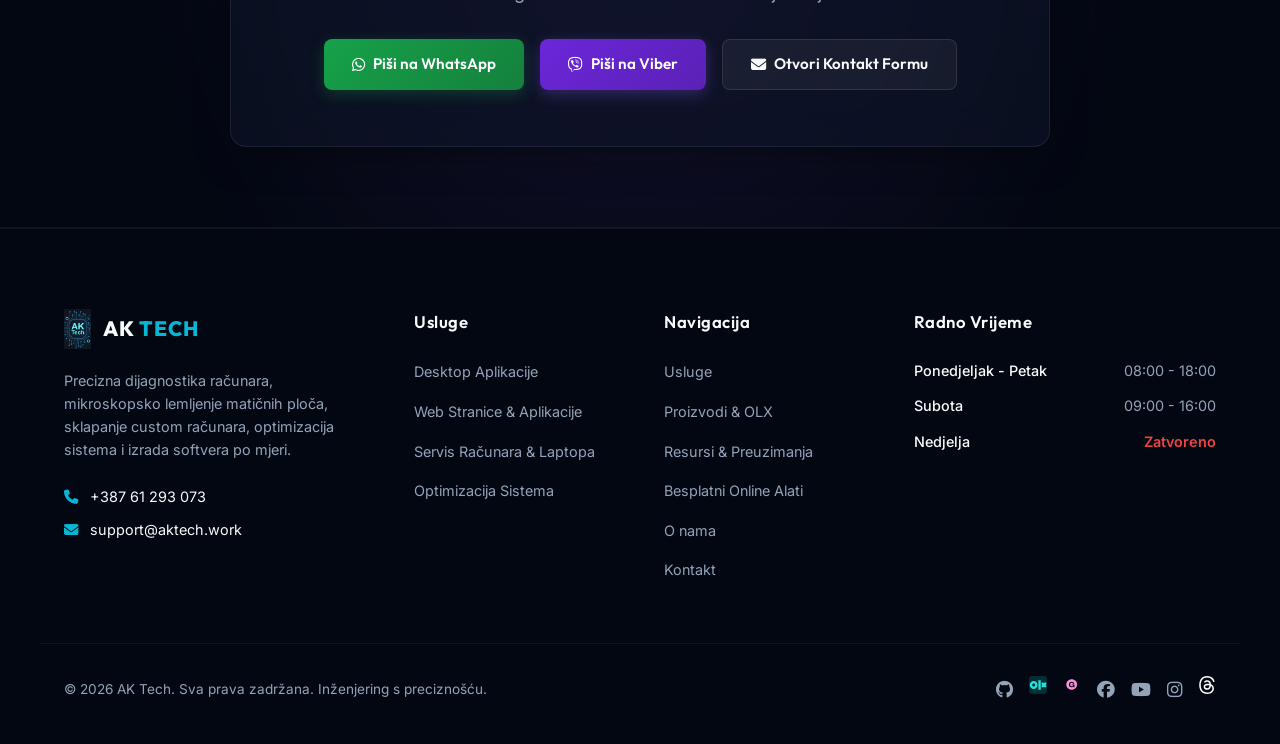
==== commit b8a6517d: "Replace generic icons with official brand vectors for OLX, Gumroad, and Threads across all pages, na" ====
--- a/index.html
+++ b/index.html
@@ -146,8 +146,8 @@
                         </a>
                         <ul class="nav-dropdown-menu">
                             <li><a href="products.html" class="nav-dropdown-link"><i class="fa-solid fa-boxes-stacked"></i> <span data-i18n="sub_all_products">Katalog Proizvoda</span></a></li>
-                            <li><a href="gumroad-products.html" class="nav-dropdown-link"><i class="fa-solid fa-store"></i> <span data-i18n="sub_gumroad">Gumroad Prodavnica</span></a></li>
-                            <li><a href="products.html#olx" class="nav-dropdown-link"><i class="fa-solid fa-cart-shopping"></i> <span data-i18n="sub_olx">OLX Računari & Oprema</span></a></li>
+                            <li><a href="gumroad-products.html" class="nav-dropdown-link"><img src="images/icons/gumroad.svg" alt="Gumroad" class="nav-icon-img"> <span data-i18n="sub_gumroad">Gumroad Prodavnica</span></a></li>
+                            <li><a href="products.html#olx" class="nav-dropdown-link"><img src="images/icons/olx.svg" alt="OLX" class="nav-icon-img"> <span data-i18n="sub_olx">OLX Računari & Oprema</span></a></li>
                             <li><a href="products.html#group-devices" class="nav-dropdown-link"><i class="fa-solid fa-laptop"></i> <span data-i18n="sub_group_devices">Grupna Ponuda Uređaja</span></a></li>
                         </ul>
                     </li>
@@ -197,12 +197,12 @@
                 </div>
                 <div class="hero-socials" style="justify-content: center; margin-top: 36px;">
                     <a href="https://github.com/KadricAl" target="_blank" class="social-icon-link" aria-label="GitHub"><i class="fa-brands fa-github"></i></a>
-                    <a href="https://olx.ba/profil/AKTech" target="_blank" class="social-icon-link" aria-label="OLX"><i class="fa-solid fa-cart-shopping"></i></a>
-                    <a href="https://aktechcraft.gumroad.com/" target="_blank" class="social-icon-link" aria-label="Gumroad"><i class="fa-solid fa-bag-shopping"></i></a>
+                    <a href="https://olx.ba/profil/AKTech" target="_blank" class="social-icon-link" aria-label="OLX" title="OLX Shop"><img src="images/icons/olx.svg" alt="OLX" class="social-icon-img"></a>
+                    <a href="https://aktechcraft.gumroad.com/" target="_blank" class="social-icon-link" aria-label="Gumroad" title="Gumroad Store"><img src="images/icons/gumroad.svg" alt="Gumroad" class="social-icon-img"></a>
                     <a href="https://www.instagram.com/ak.tech.verse?exln=N3piMXA0NmQ5NzFv&utm_source=qr" target="_blank" class="social-icon-link" aria-label="Instagram"><i class="fa-brands fa-instagram"></i></a>
                     <a href="https://www.facebook.com/share/1A7irGQCFo/?mibextid=wwXIfr" target="_blank" class="social-icon-link" aria-label="Facebook"><i class="fa-brands fa-facebook"></i></a>
                     <a href="https://youtube.com/@aktechvers?si=SF_6i_wLMFAemTBW" target="_blank" class="social-icon-link" aria-label="YouTube"><i class="fa-brands fa-youtube"></i></a>
-                    <a href="https://www.threads.com/@ak.tech.verse?igshid=NTc4MTIwNjQ2YQ==" target="_blank" class="social-icon-link" aria-label="Threads" title="Threads"><i class="fa-brands fa-threads"></i></a>
+                    <a href="https://www.threads.com/@ak.tech.verse?igshid=NTc4MTIwNjQ2YQ==" target="_blank" class="social-icon-link" aria-label="Threads" title="Threads"><img src="images/icons/threads.svg" alt="Threads" class="social-icon-img"></a>
                 </div>
             </div>
         </div>
@@ -285,9 +285,9 @@
             <!-- Gumroad Instant Store Preview (3 items) -->
             <div style="margin-bottom: 60px;">
                 <div style="display: flex; justify-content: space-between; align-items: center; margin-bottom: 24px; flex-wrap: wrap; gap: 16px;">
-                    <h3 style="font-size: 1.5rem; font-weight: 700;"><i class="fa-solid fa-bag-shopping color-purple"></i> <span data-i18n="tab_gumroad">Gumroad Digitalna Prodavnica</span></h3>
+                    <h3 style="font-size: 1.5rem; font-weight: 700;"><img src="images/icons/gumroad.svg" alt="Gumroad" class="brand-icon-svg" style="width: 22px; height: 22px; margin-right: 8px;"> <span data-i18n="tab_gumroad">Gumroad Digitalna Prodavnica</span></h3>
                     <a href="https://aktechcraft.gumroad.com/" target="_blank" class="btn btn-secondary btn-sm">
-                        <i class="fa-solid fa-store"></i> Pogledaj Sve na Gumroad Shopu <i class="fa-solid fa-arrow-up-right-from-square"></i>
+                        <img src="images/icons/gumroad.svg" alt="Gumroad" class="btn-brand-icon"> Pogledaj Sve na Gumroad Shopu <i class="fa-solid fa-arrow-up-right-from-square"></i>
                     </a>
                 </div>
                 <div class="cards-grid-3" id="gumroadProductsGrid">
@@ -298,9 +298,9 @@
             <!-- OLX Verified Hardware Preview (4 items) -->
             <div>
                 <div style="display: flex; justify-content: space-between; align-items: center; margin-bottom: 24px; flex-wrap: wrap; gap: 16px;">
-                    <h3 style="font-size: 1.5rem; font-weight: 700;"><i class="fa-solid fa-tag color-cyan"></i> <span data-i18n="tab_olx">OLX Računari & Oprema</span></h3>
+                    <h3 style="font-size: 1.5rem; font-weight: 700;"><img src="images/icons/olx.svg" alt="OLX" class="brand-icon-svg" style="width: 22px; height: 22px; margin-right: 8px;"> <span data-i18n="tab_olx">OLX Računari & Oprema</span></h3>
                     <a href="https://olx.ba/profil/AKTech" target="_blank" class="btn btn-secondary btn-sm">
-                        <i class="fa-solid fa-cart-shopping"></i> Pogledaj Sve na OLX.ba <i class="fa-solid fa-arrow-up-right-from-square"></i>
+                        <img src="images/icons/olx.svg" alt="OLX" class="btn-brand-icon"> Pogledaj Sve na OLX.ba <i class="fa-solid fa-arrow-up-right-from-square"></i>
                     </a>
                 </div>
                 <div class="cards-grid-4" id="olxProductsGrid">
@@ -447,12 +447,12 @@
             <p data-i18n="copyright">&copy; 2026 AK Tech. Sva prava zadržana. Inženjering s preciznošću.</p>
             <div class="footer-social-links">
                 <a href="https://github.com/KadricAl" target="_blank" aria-label="GitHub" title="GitHub"><i class="fa-brands fa-github"></i></a>
-                <a href="https://olx.ba/profil/AKTech" target="_blank" aria-label="OLX" title="OLX Shop"><i class="fa-solid fa-cart-shopping"></i></a>
-                <a href="https://aktechcraft.gumroad.com/" target="_blank" aria-label="Gumroad" title="Gumroad Store"><i class="fa-solid fa-bag-shopping"></i></a>
+                <a href="https://olx.ba/profil/AKTech" target="_blank" aria-label="OLX" title="OLX Shop"><img src="images/icons/olx.svg" alt="OLX" class="social-icon-img"></a>
+                <a href="https://aktechcraft.gumroad.com/" target="_blank" aria-label="Gumroad" title="Gumroad Store"><img src="images/icons/gumroad.svg" alt="Gumroad" class="social-icon-img"></a>
                 <a href="https://www.facebook.com/share/1A7irGQCFo/?mibextid=wwXIfr" target="_blank" aria-label="Facebook" title="Facebook"><i class="fa-brands fa-facebook"></i></a>
                 <a href="https://youtube.com/@aktechvers?si=SF_6i_wLMFAemTBW" target="_blank" aria-label="YouTube" title="YouTube"><i class="fa-brands fa-youtube"></i></a>
                 <a href="https://www.instagram.com/ak.tech.verse?exln=N3piMXA0NmQ5NzFv&utm_source=qr" target="_blank" aria-label="Instagram" title="Instagram"><i class="fa-brands fa-instagram"></i></a>
-                <a href="https://www.threads.com/@ak.tech.verse?igshid=NTc4MTIwNjQ2YQ==" target="_blank" aria-label="Threads" title="Threads"><i class="fa-brands fa-threads"></i></a>
+                <a href="https://www.threads.com/@ak.tech.verse?igshid=NTc4MTIwNjQ2YQ==" target="_blank" aria-label="Threads" title="Threads"><img src="images/icons/threads.svg" alt="Threads" class="social-icon-img"></a>
             </div>
         </div>
     </footer>
--- a/style/style.css
+++ b/style/style.css
@@ -2556,3 +2556,69 @@
         align-items: center;
     }
 }
+
+/* ==========================================================================
+   OFFICIAL BRAND VECTOR ICONS (OLX, GUMROAD, THREADS)
+   ========================================================================== */
+.brand-icon-svg {
+    width: 20px;
+    height: 20px;
+    object-fit: contain;
+    display: inline-block;
+    vertical-align: middle;
+}
+.brand-icon-svg.sm {
+    width: 15px;
+    height: 15px;
+    margin-right: 6px;
+    vertical-align: -2px;
+}
+.brand-icon-svg.lg {
+    width: 26px;
+    height: 26px;
+}
+
+.social-icon-img {
+    width: 18px;
+    height: 18px;
+    object-fit: contain;
+    display: block;
+    transition: transform 0.25s ease;
+}
+.social-icon-link:hover .social-icon-img,
+.footer-social-links a:hover .social-icon-img {
+    transform: scale(1.15);
+}
+
+.btn-brand-icon {
+    width: 15px;
+    height: 15px;
+    object-fit: contain;
+    vertical-align: -2px;
+    margin-right: 6px;
+    display: inline-block;
+}
+
+.nav-dropdown-link .nav-icon-img {
+    width: 15px;
+    height: 15px;
+    object-fit: contain;
+    vertical-align: -2px;
+    margin-right: 8px;
+    display: inline-block;
+}
+
+.channel-icon .channel-icon-img {
+    width: 24px;
+    height: 24px;
+    object-fit: contain;
+    display: block;
+}
+
+.link-brand-icon img {
+    width: 26px;
+    height: 26px;
+    object-fit: contain;
+    display: block;
+}
+
